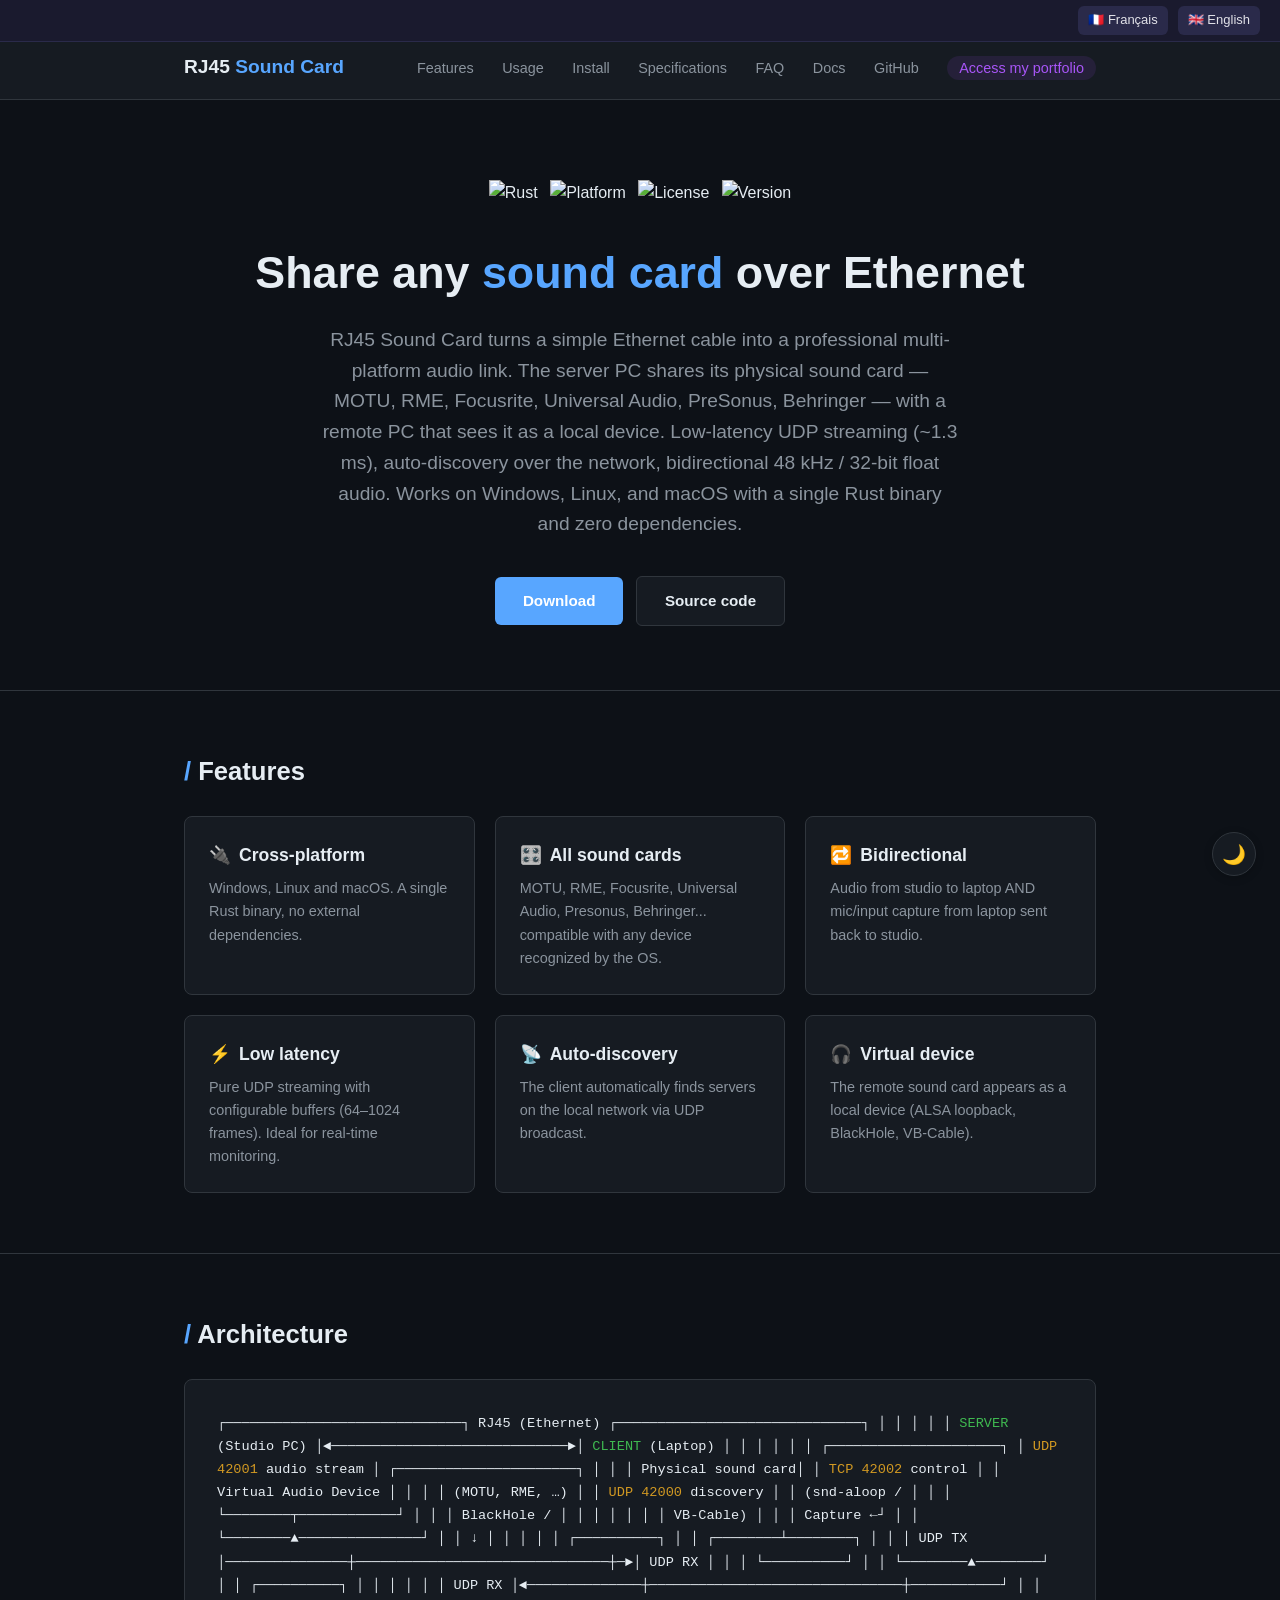
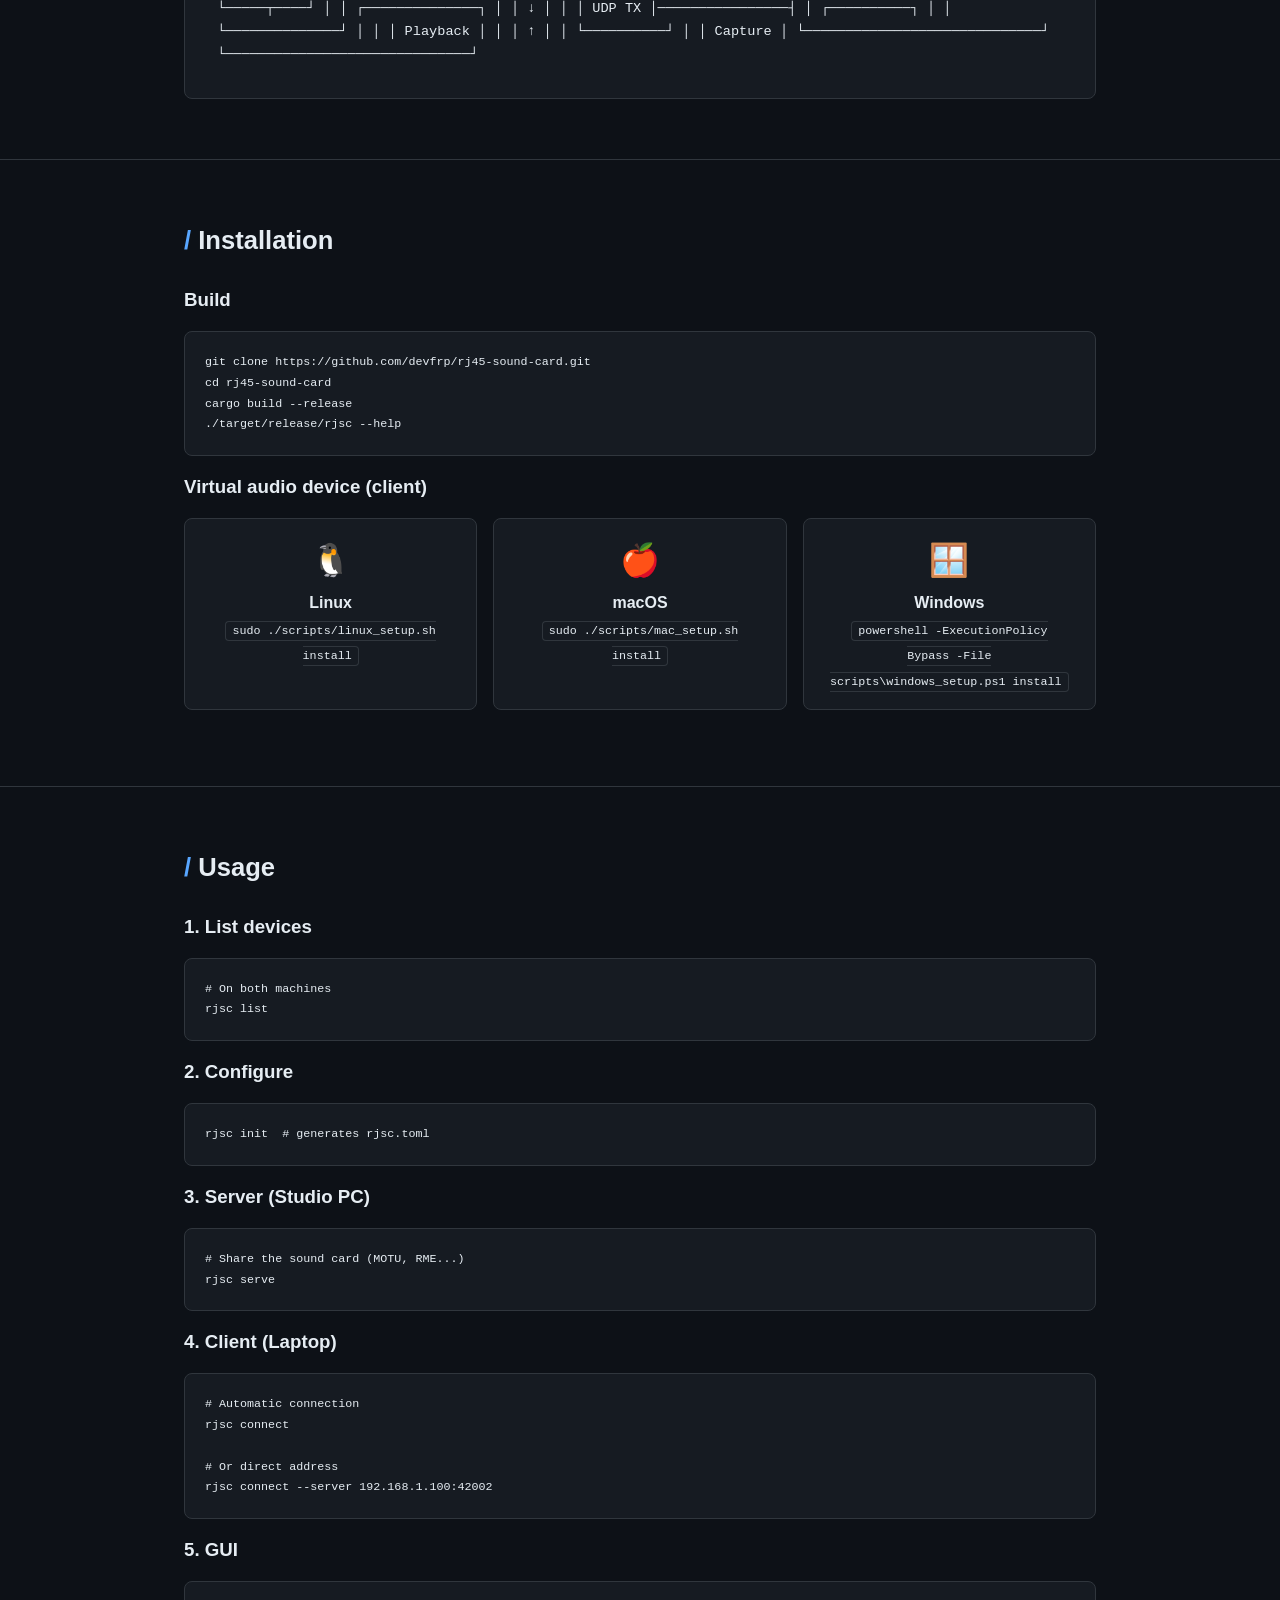
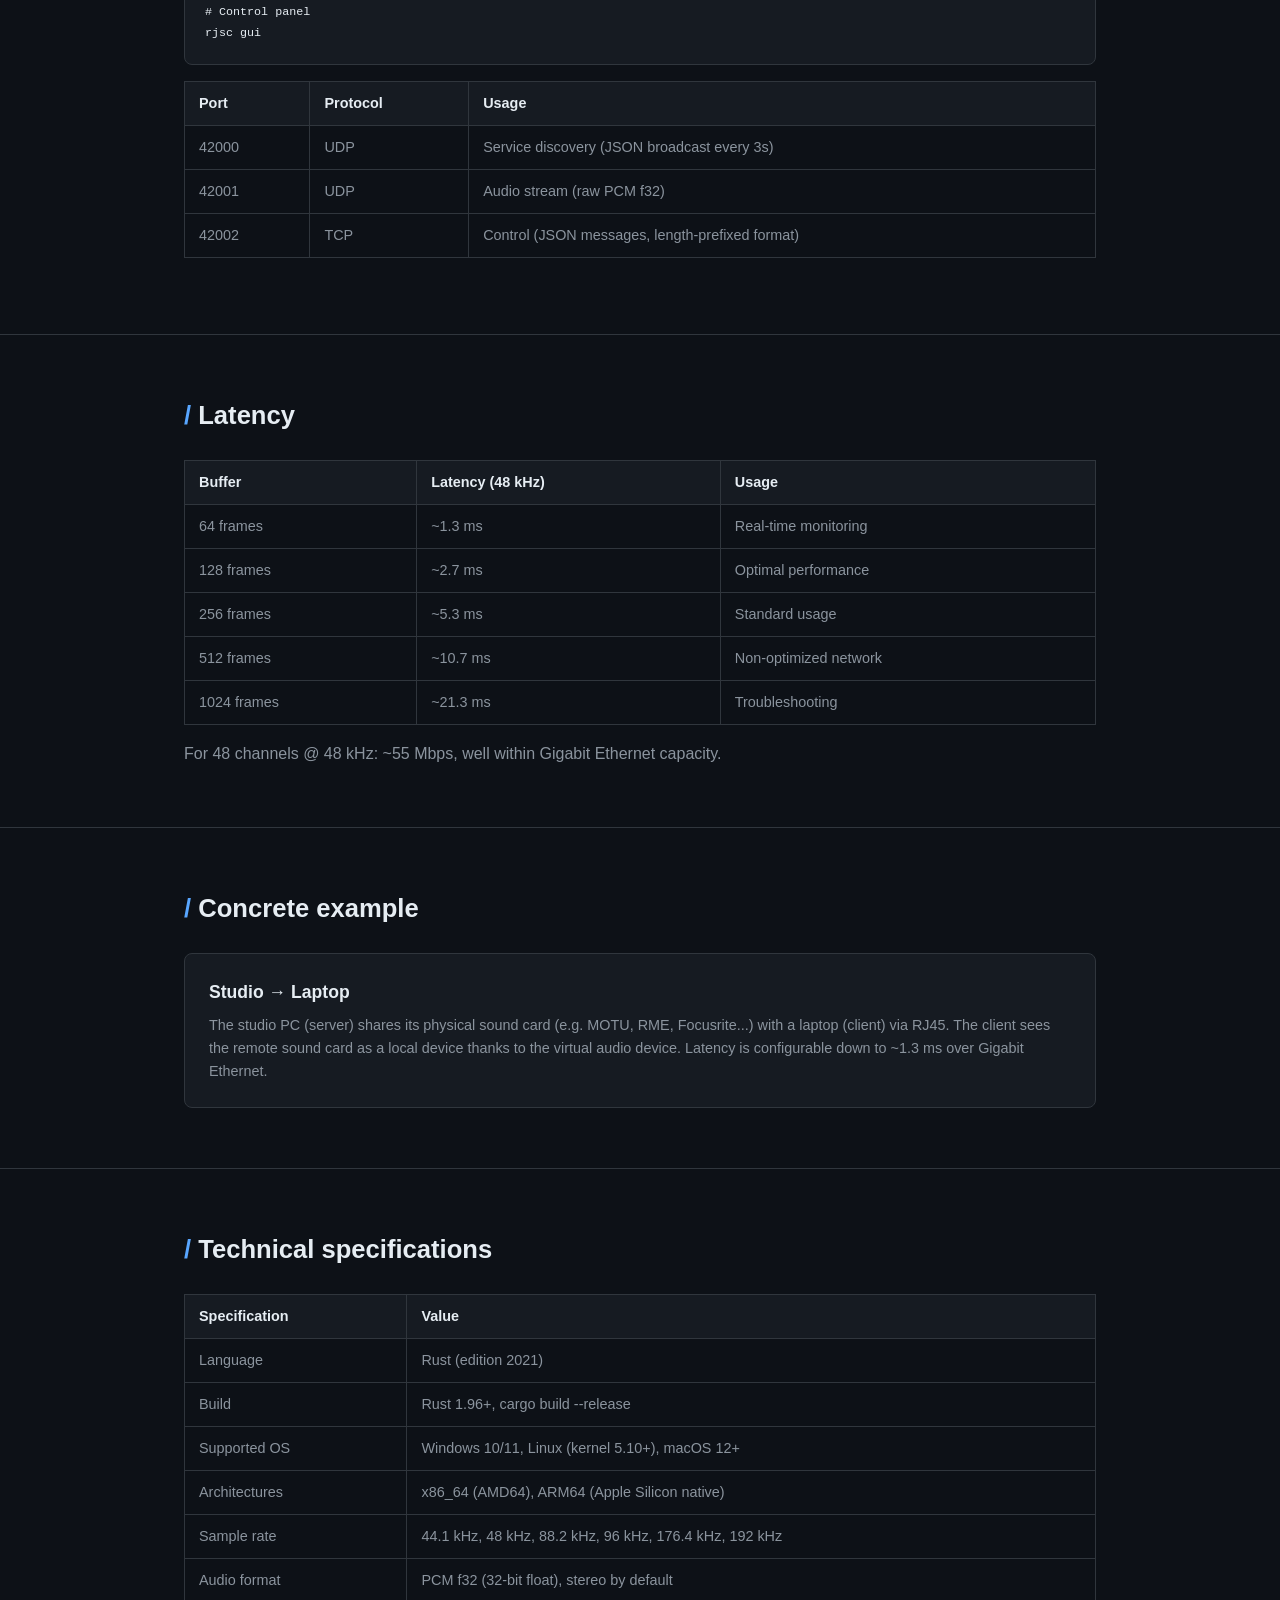
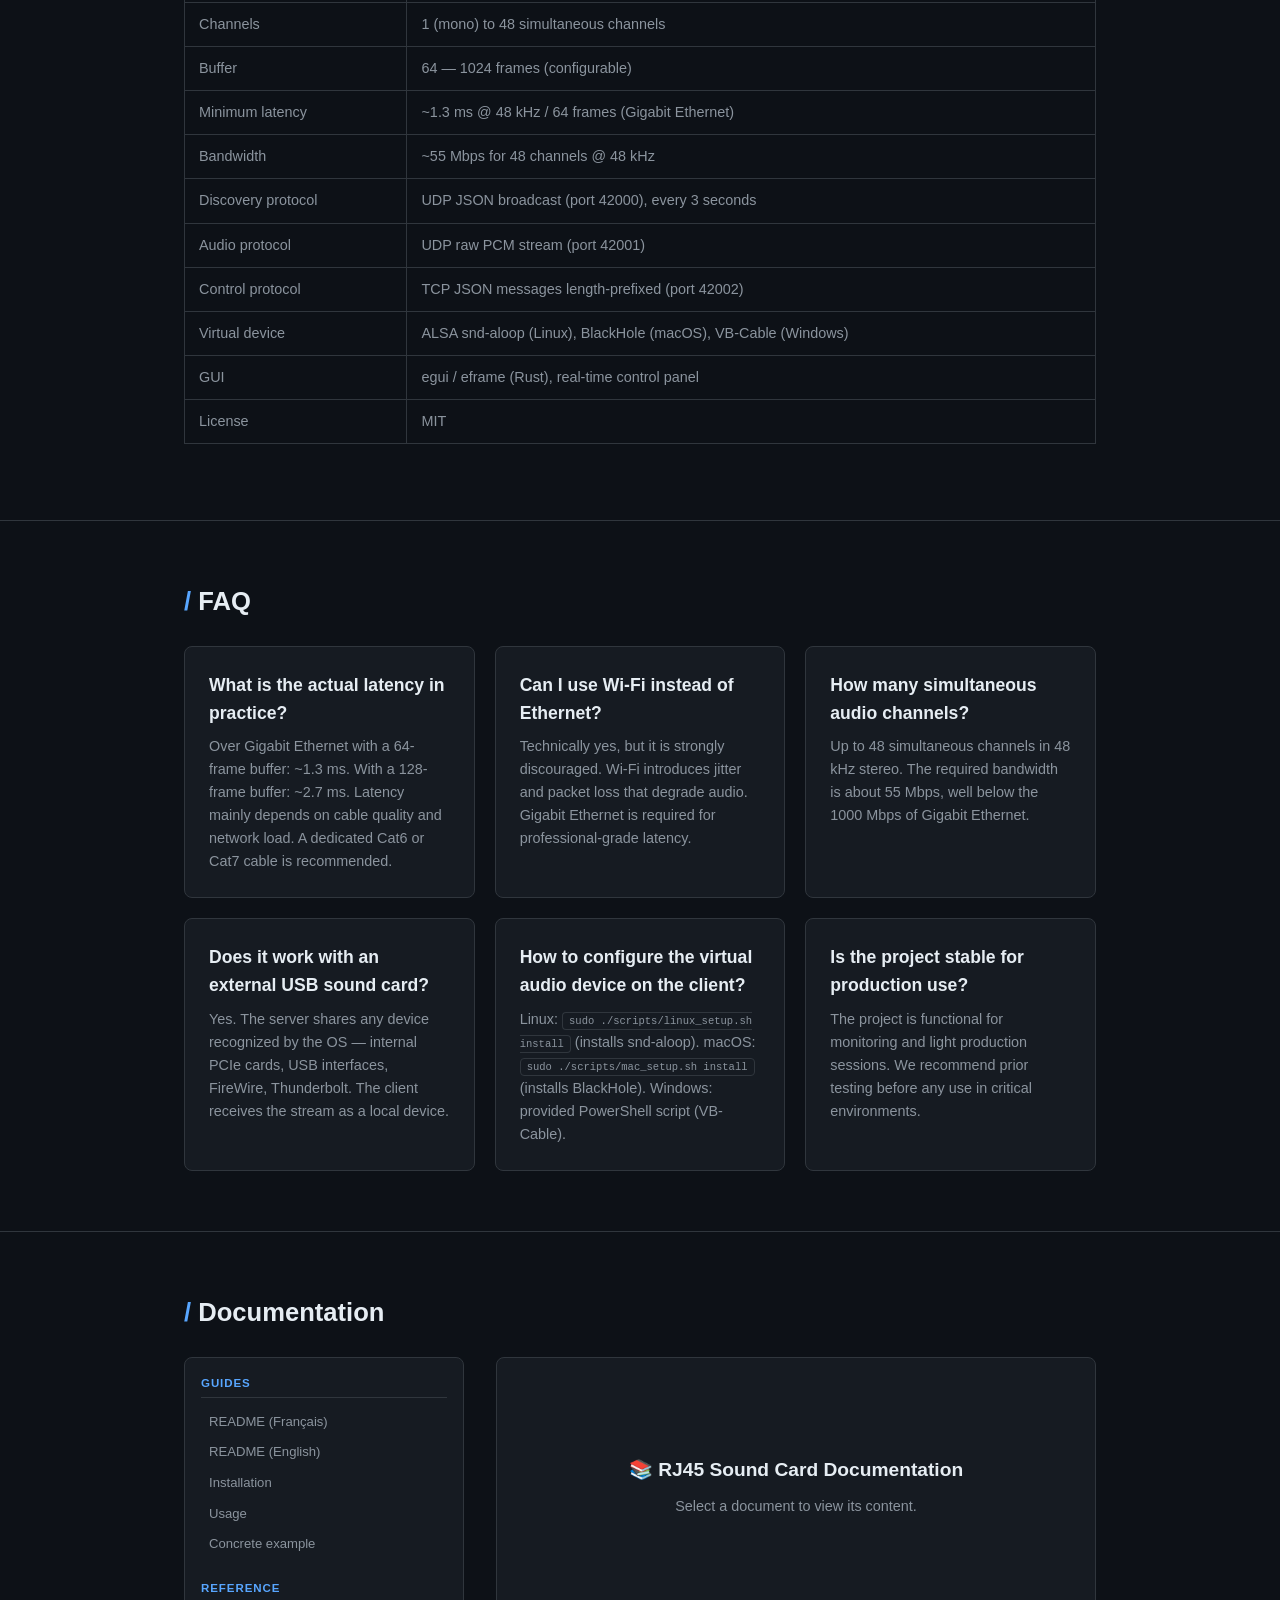
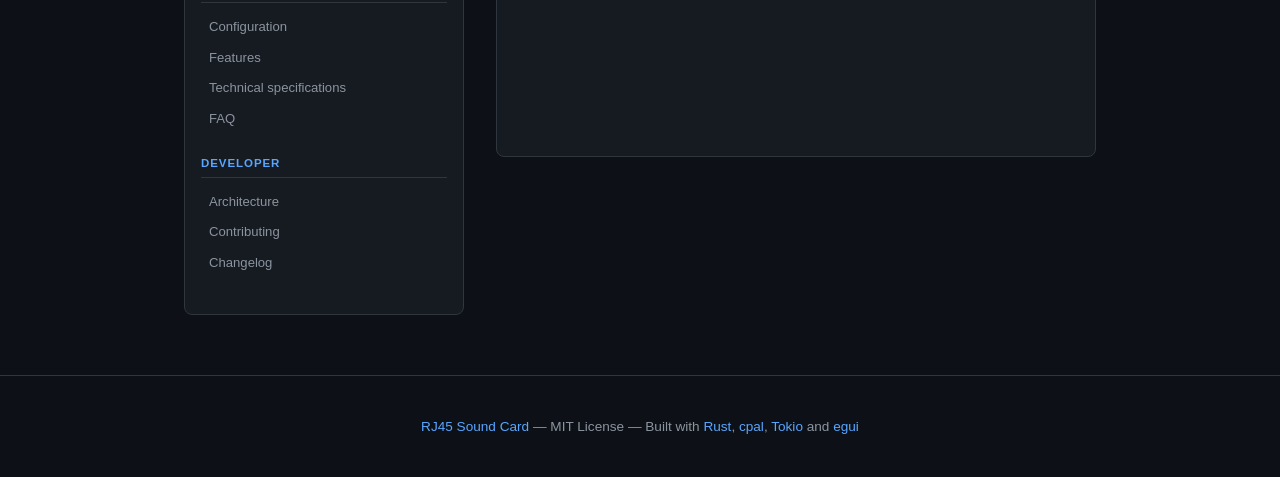
==== docs/index.en.html @ 2b2d202e "RJ45 Sound Card 1.0.1" ====
<!DOCTYPE html>
<html lang="en">
<head>
    <meta charset="UTF-8">
    <meta name="viewport" content="width=device-width, initial-scale=1.0">
    <meta http-equiv="Cache-Control" content="no-cache, no-store, must-revalidate">
    <meta http-equiv="Pragma" content="no-cache">
    <meta http-equiv="Expires" content="0">
    <title>RJ45 Sound Card</title>
    <meta name="description" content="RJ45 Sound Card — Network audio bridge. Share any sound card over Ethernet (RJ45) between Windows, Linux, and macOS. Low-latency UDP streaming.">
    <meta name="keywords" content="audio, ethernet, sound card, network, low latency, rust, RJ45, UDP, streaming">
    <meta name="author" content="devfrp">
    <meta property="og:title" content="RJ45 Sound Card — Share your sound card over Ethernet">
    <meta property="og:description" content="Low-latency network audio bridge. Turn an RJ45 cable into a professional multi-platform audio link.">
    <meta property="og:url" content="https://devfrp.github.io/rj45-sound-card/">
    <meta property="og:type" content="website">
    <meta name="twitter:card" content="summary">
    <link rel="canonical" href="https://devfrp.github.io/rj45-sound-card/">
    <style>
        :root {
            --bg: #0d1117;
            --surface: #161b22;
            --border: #30363d;
            --text: #e6edf3;
            --text-secondary: #8b949e;
            --accent: #58a6ff;
            --accent-green: #3fb950;
            --accent-orange: #d29922;
            --toggle-bg: #161b22;
        }
        body.light {
            --bg: #f6f8fa;
            --surface: #ffffff;
            --border: #d0d7de;
            --text: #1a1a2e;
            --text-secondary: #57606a;
            --accent: #0969da;
            --accent-green: #1a7f37;
            --accent-orange: #9a6700;
            --toggle-bg: #ffffff;
        }

        * { margin: 0; padding: 0; box-sizing: border-box; }

        body {
            font-family: -apple-system, BlinkMacSystemFont, 'Segoe UI', Noto Sans, Helvetica, Arial, sans-serif;
            background: var(--bg);
            color: var(--text);
            line-height: 1.6;
        }

        .container { max-width: 960px; margin: 0 auto; padding: 0 24px; }

        nav {
            border-bottom: 1px solid var(--border);
            padding: 16px 0;
            background: var(--surface);
        }
        nav .container {
            display: flex; align-items: center; justify-content: space-between; flex-wrap: wrap; gap: 4px;
        }
        nav .logo {
            font-weight: 700; font-size: 1.2em; color: var(--text);
            text-decoration: none;
        }
        nav .logo span { color: var(--accent); }
        nav a:not(.logo) {
            color: var(--text-secondary); text-decoration: none;
            margin-left: 24px; font-size: 0.9em;
        }
        nav a:hover { color: var(--accent); }
        nav a.portfolio-btn {
            color: #a855f7;
            background: rgba(168,85,247,0.1);
            padding: 4px 12px;
            border-radius: 20px;
            font-weight: 500;
            text-decoration: none;
        }
        nav a.portfolio-btn:hover {
            background: rgba(168,85,247,0.2);
            color: #a855f7;
        }

        header {
            padding: 80px 0 60px;
            text-align: center;
            border-bottom: 1px solid var(--border);
        }
        header h1 {
            font-size: 2.8em; font-weight: 700; margin-bottom: 16px;
        }
        header h1 span { color: var(--accent); }
        header p {
            font-size: 1.2em; color: var(--text-secondary);
            max-width: 640px; margin: 0 auto 32px;
        }
        header .badges { margin-bottom: 32px; }
        header .badges img { height: 24px; margin: 0 4px; }

        .btn {
            display: inline-block;
            padding: 12px 28px;
            border-radius: 6px;
            text-decoration: none;
            font-weight: 600;
            font-size: 0.95em;
            margin: 4px;
        }
        .btn-primary {
            background: var(--accent); color: #fff;
        }
        .btn-primary:hover { background: #4c96e8; }
        .btn-secondary {
            background: var(--surface); color: var(--text);
            border: 1px solid var(--border);
        }
        .btn-secondary:hover { border-color: var(--text-secondary); }

        section { padding: 60px 0; border-bottom: 1px solid var(--border); }

        section h2 {
            font-size: 1.6em; margin-bottom: 24px;
        }
        section h2 span { color: var(--accent); }

        .features {
            display: grid;
            grid-template-columns: repeat(auto-fit, minmax(260px, 1fr));
            gap: 20px;
            margin-top: 20px;
        }
        .feature {
            background: var(--surface);
            border: 1px solid var(--border);
            border-radius: 8px;
            padding: 24px;
        }
        .feature h3 {
            font-size: 1.1em; margin-bottom: 8px;
        }
        .feature h3 .icon { margin-right: 8px; }
        .feature p {
            font-size: 0.9em; color: var(--text-secondary);
        }

        .arch {
            background: var(--surface);
            border: 1px solid var(--border);
            border-radius: 8px;
            padding: 32px;
            font-family: 'Courier New', monospace;
            font-size: 0.85em;
            line-height: 1.7;
            overflow-x: auto;
            margin-top: 16px;
        }
        .arch .arrow { color: var(--accent); font-weight: bold; }
        .arch .label { color: var(--accent-green); }
        .arch .port { color: var(--accent-orange); }

        code {
            background: var(--surface);
            border: 1px solid var(--border);
            border-radius: 4px;
            padding: 2px 6px;
            font-size: 0.9em;
        }
        pre {
            background: var(--surface);
            border: 1px solid var(--border);
            border-radius: 8px;
            padding: 20px;
            overflow-x: auto;
            margin: 16px 0;
        }
        pre code {
            background: none;
            border: none;
            padding: 0;
        }

        table {
            width: 100%;
            border-collapse: collapse;
            margin: 16px 0;
        }
        th, td {
            border: 1px solid var(--border);
            padding: 10px 14px;
            text-align: left;
            font-size: 0.9em;
        }
        th { background: var(--surface); font-weight: 600; }
        td { color: var(--text-secondary); }

        .platforms {
            display: flex; gap: 16px; flex-wrap: wrap; margin: 16px 0;
        }
        .platform {
            background: var(--surface);
            border: 1px solid var(--border);
            border-radius: 8px;
            padding: 16px 24px;
            flex: 1;
            min-width: 140px;
            text-align: center;
        }
        .platform .os { font-size: 2em; margin-bottom: 4px; }
        .platform .name { font-weight: 600; }

        footer {
            padding: 40px 0;
            text-align: center;
            color: var(--text-secondary);
            font-size: 0.85em;
        }
        footer a { color: var(--accent); text-decoration: none; }


        /* Documentation browser */
        .docs-layout {
            display: grid;
            grid-template-columns: 280px 1fr;
            gap: 2rem;
            align-items: start;
        }
        .docs-sidebar {
            background: var(--surface);
            border: 1px solid var(--border);
            border-radius: 8px;
            padding: 1rem;
            position: sticky;
            top: 60px;
            max-height: calc(100vh - 100px);
            overflow-y: auto;
        }
        .docs-cat {
            margin-bottom: 1.25rem;
        }
        .docs-cat-title {
            font-size: 0.72rem;
            font-weight: 700;
            text-transform: uppercase;
            letter-spacing: 0.08em;
            color: var(--accent);
            margin-bottom: 0.5rem;
            padding-bottom: 0.3rem;
            border-bottom: 1px solid var(--border);
        }
        .docs-cat a {
            display: block;
            font-size: 0.82rem;
            color: var(--text-secondary);
            padding: 0.3rem 0.5rem;
            border-radius: 4px;
            text-decoration: none;
            transition: all .15s;
            cursor: pointer;
        }
        .docs-cat a:hover, .docs-cat a.active {
            color: var(--text);
            background: rgba(88,166,255,0.1);
            text-decoration: none;
        }
        .docs-content {
            background: var(--surface);
            border: 1px solid var(--border);
            border-radius: 8px;
            padding: 2rem;
            min-height: 400px;
            font-size: 0.9rem;
            line-height: 1.7;
            overflow-x: auto;
        }
        .docs-content h1 { font-size: 1.4rem; margin: 1.5rem 0 0.8rem; color: var(--text); }
        .docs-content h1:first-child { margin-top: 0; }
        .docs-content h2 { font-size: 1.15rem; margin: 1.3rem 0 0.6rem; color: var(--accent); }
        .docs-content h3 { font-size: 1rem; margin: 1rem 0 0.4rem; }
        .docs-content p { margin-bottom: 0.8rem; color: var(--text-secondary); }
        .docs-content ul, .docs-content ol { margin: 0.5rem 0 0.8rem 1.5rem; color: var(--text-secondary); }
        .docs-content li { margin-bottom: 0.3rem; }
        .docs-content code {
            background: #21262d;
            border: 1px solid var(--border);
            border-radius: 4px;
            padding: 0.15rem 0.4rem;
            font-family: monospace;
            font-size: 0.85rem;
        }
        .docs-content pre {
            background: #0d1117;
            border: 1px solid var(--border);
            border-radius: 8px;
            padding: 1rem;
            overflow-x: auto;
            margin: 0.8rem 0;
        }
        .docs-content pre code {
            background: none;
            border: none;
            padding: 0;
            font-size: 0.82rem;
        }
        .docs-content table {
            width: 100%;
            border-collapse: collapse;
            margin: 0.8rem 0;
            font-size: 0.85rem;
        }
        .docs-content th, .docs-content td {
            border: 1px solid var(--border);
            padding: 0.5rem 0.8rem;
            text-align: left;
        }
        .docs-content th {
            background: var(--surface);
            color: var(--text);
            font-weight: 600;
        }
        .docs-content td { color: var(--text-secondary); }
        .docs-content a { color: var(--accent); }
        .docs-content blockquote {
            border-left: 3px solid var(--accent);
            padding: 0.3rem 1rem;
            margin: 0.8rem 0;
            color: var(--text-secondary);
            background: rgba(88,166,255,0.05);
            border-radius: 0 4px 4px 0;
        }
        .docs-welcome {
            text-align: center;
            padding: 3rem 1rem;
            color: var(--text-secondary);
        }
        .docs-welcome h3 { font-size: 1.2rem; color: var(--text); margin-bottom: 0.5rem; }
        .docs-loading {
            text-align: center;
            padding: 3rem;
            color: var(--text-secondary);
        }

        @media (max-width: 768px) {
            .docs-layout { grid-template-columns: 1fr; }
            .docs-sidebar { position: static; max-height: none; }
        }

        .theme-toggle {
            position: fixed;
            bottom: 24px;
            right: 24px;
            width: 44px;
            height: 44px;
            border-radius: 50%;
            background: var(--toggle-bg);
            border: 1px solid var(--border);
            color: var(--text);
            font-size: 1.2rem;
            cursor: pointer;
            z-index: 200;
            display: flex;
            align-items: center;
            justify-content: center;
            transition: all 0.2s;
            box-shadow: 0 2px 8px rgba(0,0,0,0.2);
        }
        .theme-toggle:hover {
            transform: scale(1.1);
            border-color: var(--accent);
        }

        @media (max-width: 640px) {
            header h1 { font-size: 2em; }
            nav a:not(.logo) { margin-left: 12px; font-size: 0.8em; }
        }
    </style>
</head>
<body style="padding-top:36px">

<div style="position:fixed;top:0;left:0;right:0;z-index:9999;background:#1a1a2e;padding:6px 20px;display:flex;justify-content:flex-end;gap:10px;font-family:Inter,sans-serif;font-size:13px;border-bottom:1px solid #2a2a4a;">
  <a href="index.html" style="color:#e1e1e8;text-decoration:none;padding:4px 10px;border-radius:6px;background:#2a2a4a;">🇫🇷 Français</a>
  <a href="index.en.html" style="color:#e1e1e8;text-decoration:none;padding:4px 10px;border-radius:6px;background:#2a2a4a;">🇬🇧 English</a>
</div>

<nav>
    <div class="container">
        <a href="#" class="logo">RJ45 <span>Sound Card</span></a>
        <div>
            <a href="#features">Features</a>
            <a href="#usage">Usage</a>
            <a href="#install">Install</a>
            <a href="#specs">Specifications</a>
            <a href="#faq">FAQ</a>
            <a href="#docs">Docs</a>
            <a href="https://github.com/devfrp/rj45-sound-card">GitHub</a>
            <a class="portfolio-btn" href="https://devfrp.github.io" target="_blank">Access my portfolio</a>
        </div>
    </div>
</nav>

<header>
    <div class="container">
        <div class="badges">
            <img src="https://img.shields.io/badge/rust-1.96+-orange?logo=rust" alt="Rust">
            <img src="https://img.shields.io/badge/platform-windows%20%7C%20linux%20%7C%20macos-blue" alt="Platform">
            <img src="https://img.shields.io/github/license/devfrp/rj45-sound-card" alt="License">
            <img src="https://img.shields.io/badge/version-1.0.0-blue" alt="Version">
        </div>
        <h1>Share any <span>sound card</span> over Ethernet</h1>
        <p>
            RJ45 Sound Card turns a simple Ethernet cable into a professional multi-platform audio link.
            The server PC shares its physical sound card — MOTU, RME, Focusrite, Universal Audio, PreSonus, Behringer —
            with a remote PC that sees it as a local device. Low-latency UDP streaming (~1.3 ms), auto-discovery over the network,
            bidirectional 48 kHz / 32-bit float audio. Works on Windows, Linux, and macOS with a single Rust binary and zero dependencies.
        </p>
        <a href="https://github.com/devfrp/rj45-sound-card/releases/latest" class="btn btn-primary">Download</a>
        <a href="https://github.com/devfrp/rj45-sound-card" class="btn btn-secondary">Source code</a>
    </div>
</header>

<section id="features">
    <div class="container">
        <h2><span>/</span> Features</h2>
        <div class="features">
            <div class="feature">
                <h3><span class="icon">🔌</span>Cross-platform</h3>
                <p>Windows, Linux and macOS. A single Rust binary, no external dependencies.</p>
            </div>
            <div class="feature">
                <h3><span class="icon">🎛️</span>All sound cards</h3>
                <p>MOTU, RME, Focusrite, Universal Audio, Presonus, Behringer... compatible with any device recognized by the OS.</p>
            </div>
            <div class="feature">
                <h3><span class="icon">🔁</span>Bidirectional</h3>
                <p>Audio from studio to laptop AND mic/input capture from laptop sent back to studio.</p>
            </div>
            <div class="feature">
                <h3><span class="icon">⚡</span>Low latency</h3>
                <p>Pure UDP streaming with configurable buffers (64–1024 frames). Ideal for real-time monitoring.</p>
            </div>
            <div class="feature">
                <h3><span class="icon">📡</span>Auto-discovery</h3>
                <p>The client automatically finds servers on the local network via UDP broadcast.</p>
            </div>
            <div class="feature">
                <h3><span class="icon">🎧</span>Virtual device</h3>
                <p>The remote sound card appears as a local device (ALSA loopback, BlackHole, VB-Cable).</p>
            </div>
        </div>
    </div>
</section>

<section>
    <div class="container">
        <h2><span>/</span> Architecture</h2>
        <div class="arch">
┌─────────────────────────────┐       RJ45 (Ethernet)        ┌──────────────────────────────┐
│                             │                               │                              │
│  <span class="label">SERVER</span>  (Studio PC)          │◄─────────────────────────────►│  <span class="label">CLIENT</span>  (Laptop)          │
│                             │                               │                              │
│  ┌─────────────────────┐    │  <span class="port">UDP 42001</span>  audio stream    │  ┌──────────────────────┐      │
│  │  Physical sound card│    │  <span class="port">TCP 42002</span>  control        │  │  Virtual Audio Device │      │
│  │  (MOTU, RME, …)     │    │  <span class="port">UDP 42000</span>  discovery      │  │  (snd-aloop /         │      │
│  └────────┬────────────┘    │                               │  │   BlackHole /          │      │
│           │                 │                               │  │   VB-Cable)            │      │
│  Capture ←┘                 │                               │  └────────▲───────────────┘      │
│       ↓                     │                               │           │                      │
│  ┌──────────┐               │                               │  ┌────────┴────────┐             │
│  │  UDP TX  │───────────────┼───────────────────────────────┼─►│  UDP RX         │             │
│  └──────────┘               │                               │  └────────▲────────┘             │
│  ┌──────────┐               │                               │           │                      │
│  │  UDP RX  │◄──────────────┼───────────────────────────────┼───────────┘                      │
│  └─────┬────┘               │                               │  ┌──────────────┐                │
│        ↓                    │                               │  │  UDP TX      │────────────────┤
│  ┌──────────┐               │                               │  └──────────────┘                │
│  │ Playback │               │                               │       ↑                         │
│  └──────────┘               │                               │  Capture                         │
└─────────────────────────────┘                               └──────────────────────────────┘
        </div>
    </div>
</section>

<section id="install">
    <div class="container">
        <h2><span>/</span> Installation</h2>

        <h3>Build</h3>
        <pre><code>git clone https://github.com/devfrp/rj45-sound-card.git
cd rj45-sound-card
cargo build --release
./target/release/rjsc --help</code></pre>

        <h3>Virtual audio device (client)</h3>
        <div class="platforms">
            <div class="platform">
                <div class="os">🐧</div>
                <div class="name">Linux</div>
                <code>sudo ./scripts/linux_setup.sh install</code>
            </div>
            <div class="platform">
                <div class="os">🍎</div>
                <div class="name">macOS</div>
                <code>sudo ./scripts/mac_setup.sh install</code>
            </div>
            <div class="platform">
                <div class="os">🪟</div>
                <div class="name">Windows</div>
                <code>powershell -ExecutionPolicy Bypass -File scripts\windows_setup.ps1 install</code>
            </div>
        </div>
    </div>
</section>

<section id="usage">
    <div class="container">
        <h2><span>/</span> Usage</h2>

        <h3>1. List devices</h3>
        <pre><code># On both machines
rjsc list</code></pre>

        <h3>2. Configure</h3>
        <pre><code>rjsc init  # generates rjsc.toml</code></pre>

        <h3>3. Server (Studio PC)</h3>
        <pre><code># Share the sound card (MOTU, RME...)
rjsc serve</code></pre>

        <h3>4. Client (Laptop)</h3>
        <pre><code># Automatic connection
rjsc connect

# Or direct address
rjsc connect --server 192.168.1.100:42002</code></pre>

        <h3>5. GUI</h3>
        <pre><code># Control panel
rjsc gui</code></pre>

        <table>
            <tr><th>Port</th><th>Protocol</th><th>Usage</th></tr>
            <tr><td>42000</td><td>UDP</td><td>Service discovery (JSON broadcast every 3s)</td></tr>
            <tr><td>42001</td><td>UDP</td><td>Audio stream (raw PCM f32)</td></tr>
            <tr><td>42002</td><td>TCP</td><td>Control (JSON messages, length-prefixed format)</td></tr>
        </table>
    </div>
</section>

<section>
    <div class="container">
        <h2><span>/</span> Latency</h2>
        <table>
            <tr><th>Buffer</th><th>Latency (48 kHz)</th><th>Usage</th></tr>
            <tr><td>64 frames</td><td>~1.3 ms</td><td>Real-time monitoring</td></tr>
            <tr><td>128 frames</td><td>~2.7 ms</td><td>Optimal performance</td></tr>
            <tr><td>256 frames</td><td>~5.3 ms</td><td>Standard usage</td></tr>
            <tr><td>512 frames</td><td>~10.7 ms</td><td>Non-optimized network</td></tr>
            <tr><td>1024 frames</td><td>~21.3 ms</td><td>Troubleshooting</td></tr>
        </table>
        <p style="margin-top:12px; color:var(--text-secondary);">
            For 48 channels @ 48 kHz: ~55 Mbps, well within Gigabit Ethernet capacity.
        </p>
    </div>
</section>

<section id="example">
    <div class="container">
        <h2><span>/</span> Concrete example</h2>
        <div class="feature" style="background:var(--surface);border:1px solid var(--border);border-radius:8px;padding:24px;">
            <h3>Studio → Laptop</h3>
            <p>
                The studio PC (server) shares its physical sound card (e.g. MOTU, RME, Focusrite...)
                with a laptop (client) via RJ45. The client sees the remote sound card
                as a local device thanks to the virtual audio device.
                Latency is configurable down to ~1.3 ms over Gigabit Ethernet.
            </p>
        </div>
    </div>
</section>

<section id="specs">
    <div class="container">
        <h2><span>/</span> Technical specifications</h2>
        <table>
            <tr><th>Specification</th><th>Value</th></tr>
            <tr><td>Language</td><td>Rust (edition 2021)</td></tr>
            <tr><td>Build</td><td>Rust 1.96+, cargo build --release</td></tr>
            <tr><td>Supported OS</td><td>Windows 10/11, Linux (kernel 5.10+), macOS 12+</td></tr>
            <tr><td>Architectures</td><td>x86_64 (AMD64), ARM64 (Apple Silicon native)</td></tr>
            <tr><td>Sample rate</td><td>44.1 kHz, 48 kHz, 88.2 kHz, 96 kHz, 176.4 kHz, 192 kHz</td></tr>
            <tr><td>Audio format</td><td>PCM f32 (32-bit float), stereo by default</td></tr>
            <tr><td>Channels</td><td>1 (mono) to 48 simultaneous channels</td></tr>
            <tr><td>Buffer</td><td>64 — 1024 frames (configurable)</td></tr>
            <tr><td>Minimum latency</td><td>~1.3 ms @ 48 kHz / 64 frames (Gigabit Ethernet)</td></tr>
            <tr><td>Bandwidth</td><td>~55 Mbps for 48 channels @ 48 kHz</td></tr>
            <tr><td>Discovery protocol</td><td>UDP JSON broadcast (port 42000), every 3 seconds</td></tr>
            <tr><td>Audio protocol</td><td>UDP raw PCM stream (port 42001)</td></tr>
            <tr><td>Control protocol</td><td>TCP JSON messages length-prefixed (port 42002)</td></tr>
            <tr><td>Virtual device</td><td>ALSA snd-aloop (Linux), BlackHole (macOS), VB-Cable (Windows)</td></tr>
            <tr><td>GUI</td><td>egui / eframe (Rust), real-time control panel</td></tr>
            <tr><td>License</td><td>MIT</td></tr>
        </table>
    </div>
</section>


<section id="faq">
    <div class="container">
        <h2><span>/</span> FAQ</h2>
        <div class="features">
            <div class="feature">
                <h3>What is the actual latency in practice?</h3>
                <p>Over Gigabit Ethernet with a 64-frame buffer: ~1.3 ms. With a 128-frame buffer: ~2.7 ms. Latency mainly depends on cable quality and network load. A dedicated Cat6 or Cat7 cable is recommended.</p>
            </div>
            <div class="feature">
                <h3>Can I use Wi-Fi instead of Ethernet?</h3>
                <p>Technically yes, but it is strongly discouraged. Wi-Fi introduces jitter and packet loss that degrade audio. Gigabit Ethernet is required for professional-grade latency.</p>
            </div>
            <div class="feature">
                <h3>How many simultaneous audio channels?</h3>
                <p>Up to 48 simultaneous channels in 48 kHz stereo. The required bandwidth is about 55 Mbps, well below the 1000 Mbps of Gigabit Ethernet.</p>
            </div>
            <div class="feature">
                <h3>Does it work with an external USB sound card?</h3>
                <p>Yes. The server shares any device recognized by the OS — internal PCIe cards, USB interfaces, FireWire, Thunderbolt. The client receives the stream as a local device.</p>
            </div>
            <div class="feature">
                <h3>How to configure the virtual audio device on the client?</h3>
                <p>Linux: <code>sudo ./scripts/linux_setup.sh install</code> (installs snd-aloop). macOS: <code>sudo ./scripts/mac_setup.sh install</code> (installs BlackHole). Windows: provided PowerShell script (VB-Cable).</p>
            </div>
            <div class="feature">
                <h3>Is the project stable for production use?</h3>
                <p>The project is functional for monitoring and light production sessions. We recommend prior testing before any use in critical environments.</p>
            </div>
        </div>
    </div>
</section>


<section id="docs">
    <div class="container">
        <h2><span>/</span> Documentation</h2>
        <div class="docs-layout">
            <aside class="docs-sidebar" id="docs-sidebar"></aside>
            <div class="docs-content" id="docs-content">
                <div class="docs-welcome">
                    <h3>📚 RJ45 Sound Card Documentation</h3>
                    <p>Select a document to view its content.</p>
                </div>
            </div>
        </div>
    </div>
</section>

<footer>
    <div class="container">
        <p>
            <a href="https://github.com/devfrp/rj45-sound-card">RJ45 Sound Card</a> —
            MIT License —
            Built with <a href="https://www.rust-lang.org/">Rust</a>,
            <a href="https://github.com/RustAudio/cpal">cpal</a>,
            <a href="https://tokio.rs/">Tokio</a> and
            <a href="https://github.com/emilk/egui">egui</a>
        </p>
    </div>
</footer>


<script>
(function() {
    var toggle = document.getElementById('themeToggle');
    if (toggle) {
        var saved = localStorage.getItem('rjsc-theme');
        if (saved === 'light') {
            document.body.classList.add('light');
            toggle.textContent = '☀️';
        }
        toggle.addEventListener('click', function() {
            document.body.classList.toggle('light');
            var isLight = document.body.classList.contains('light');
            toggle.textContent = isLight ? '☀️' : '🌙';
            localStorage.setItem('rjsc-theme', isLight ? 'light' : 'dark');
        });
    }

var DOCS_BASE = 'https://raw.githubusercontent.com/devfrp/rj45-sound-card/main';
var DOCS_INDEX = [
    { cat: 'Guides', items: [
        { name: 'README (Français)', file: 'README.md' },
        { name: 'README (English)', file: 'README.en.md' },
        { name: 'Installation', section: '#install' },
        { name: 'Usage', section: '#usage' },
        { name: 'Concrete example', section: '#example' },
    ]},
    { cat: 'Reference', items: [
        { name: 'Configuration', file: 'docs/config.md' },
        { name: 'Features', section: '#features' },
        { name: 'Technical specifications', section: '#specs' },
        { name: 'FAQ', section: '#faq' },
    ]},
    { cat: 'Developer', items: [
        { name: 'Architecture', file: 'ARCHITECTURE.md' },
        { name: 'Contributing', file: 'CONTRIBUTING.md' },
        { name: 'Changelog', file: 'CHANGELOG.md' },
    ]},
];

function buildDocSidebar() {
    // Auto-clean old localStorage cache keys
    for (var key in localStorage) {
        if (/^rjsc-doc-(?!v2-)/.test(key)) localStorage.removeItem(key);
    }
    var sidebar = document.getElementById('docs-sidebar');
    if (!sidebar) return;
    var html = '';
    DOCS_INDEX.forEach(function(cat) {
        html += '<div class="docs-cat">';
        html += '<div class="docs-cat-title">' + cat.cat + '</div>';
        cat.items.forEach(function(item) {
            if (item.file) {
                html += '<a data-file="' + item.file + '" data-name="' + item.name + '">' + item.name + '</a>';
            } else {
                html += '<a data-section="' + item.section + '">' + item.name + '</a>';
            }
        });
        html += '</div>';
    });
    sidebar.innerHTML = html;
    sidebar.querySelectorAll('a').forEach(function(a) {
        a.addEventListener('click', function() {
            sidebar.querySelectorAll('a').forEach(function(el) { el.classList.remove('active'); });
            a.classList.add('active');
            if (a.dataset.file) {
                loadDoc(a.dataset.file, a.dataset.name);
            } else if (a.dataset.section) {
                document.querySelector(a.dataset.section).scrollIntoView({ behavior: 'smooth' });
            }
        });
    });
}

function parseMarkdown(md) {
    var h = md;

    // ---- Step 1: protect elements that must not be HTML-escaped ----
    var codeBlocks = [];
    h = h.replace(/```(\w*)\n([\s\S]*?)```/g, function(_, lang, code) {
        var escaped = code.replace(/&/g, '&amp;').replace(/</g, '&lt;').replace(/>/g, '&gt;');
        codeBlocks.push('<pre><code>' + escaped + '</code></pre>');
        return '\x00C' + (codeBlocks.length - 1) + '\x00';
    });

    var inlineCodes = [];
    h = h.replace(/`([^`]+)`/g, function(_, code) {
        var escaped = code.replace(/&/g, '&amp;').replace(/</g, '&lt;').replace(/>/g, '&gt;');
        inlineCodes.push('<code>' + escaped + '</code>');
        return '\x01c' + (inlineCodes.length - 1) + '\x01';
    });

    var bquotes = [];
    h = h.replace(/^> (.*)$/gm, function(_, text) {
        bquotes.push(text.replace(/&/g, '&amp;').replace(/</g, '&lt;').replace(/>/g, '&gt;'));
        return '\x02q' + (bquotes.length - 1) + '\x02';
    });

    // ---- Step 2: HTML-escape everything else ----
    h = h.replace(/&/g, '&amp;').replace(/</g, '&lt;').replace(/>/g, '&gt;');

    // ---- Step 3: restore protected elements ----
    h = h.replace(/\x00C(\d+)\x00/g, function(_, i) { return codeBlocks[parseInt(i)]; });
    h = h.replace(/\x01c(\d+)\x01/g, function(_, i) { return inlineCodes[parseInt(i)]; });
    h = h.replace(/\x02q(\d+)\x02/g, function(_, i) { return '<blockquote>' + bquotes[parseInt(i)] + '</blockquote>'; });

    // ---- Step 4: convert markdown syntax to HTML ----
    h = h.replace(/^### (.+)$/gm, '<h3>$1</h3>');
    h = h.replace(/^## (.+)$/gm, '<h2>$1</h2>');
    h = h.replace(/^# (.+)$/gm, '<h1>$1</h1>');
    h = h.replace(/!\[([^\]]*)\]\(([^)]+)\)/g, '<img src="$2" alt="$1">');
    h = h.replace(/\[([^\]]+)\]\(([^)]+)\)/g, '<a href="$2" target="_blank" rel="noopener">$1</a>');
    h = h.replace(/\*\*(.+?)\*\*/g, '<strong>$1</strong>');
    h = h.replace(/\*(.+?)\*/g, '<em>$1</em>');
    h = h.replace(/^---$/gm, '<hr>');

    // Lists: ordered (1.) and unordered (-, *, +)
    h = h.replace(/^(\d+)\. (.+)$/gm, '\x03OL\x03$2');
    h = h.replace(/^[\-\*\+] (.+)$/gm, '\x03UL\x03$1');
    // Group adjacent list items
    h = h.replace(/(?:\x03OL\x03.*\n?)+/g, function(m) {
        var items = m.split(/\x03OL\x03/).filter(Boolean);
        return '<ol>\n' + items.map(function(it) { return '<li>' + it.trim() + '</li>'; }).join('\n') + '\n</ol>';
    });
    h = h.replace(/(?:\x03UL\x03.*\n?)+/g, function(m) {
        var items = m.split(/\x03UL\x03/).filter(Boolean);
        return '<ul>\n' + items.map(function(it) { return '<li>' + it.trim() + '</li>'; }).join('\n') + '\n</ul>';
    });

    // Tables
    function isSep(line) {
        if (!/^\|.+\|$/.test(line)) return false;
        var cells = line.slice(1, -1).split('|');
        return cells.every(function(c) { return /^[\s\-:]+$/.test(c); });
    }
    h = h.replace(/(?:^\|.+?\|[ \t]*$\n?)+/gm, function(block) {
        var lines = block.trim().split('\n').filter(function(l) { return /^\|.*\|/.test(l.trim()); });
        if (lines.length < 2) return block;
        var rows = [], header = true;
        for (var i = 0; i < lines.length; i++) {
            var line = lines[i].trim();
            if (!/^\|/.test(line) || !/\|$/.test(line)) continue;
            if (isSep(line)) continue;
            var cells = line.slice(1, -1).split('|').map(function(c) { return c.trim(); });
            if (cells.length === 0) continue;
            rows.push({ cells: cells, isHead: header });
            header = false;
        }
        if (rows.length === 0) return '';
        var html = '<table>\n';
        for (var r = 0; r < rows.length; r++) {
            var tag = rows[r].isHead ? 'th' : 'td';
            html += '<tr>';
            for (var c = 0; c < rows[r].cells.length; c++) {
                html += '<' + tag + '>' + rows[r].cells[c] + '</' + tag + '>';
            }
            html += '</tr>\n';
        }
        html += '</table>';
        return html;
    });

    // Wrap remaining lines in <p>
    h = h.replace(/^(?!<[a-z/!])(.+)$/gm, '<p>$1</p>');
    h = h.replace(/<p>\s*<\/p>/g, '');
    return h;
}

async function loadDoc(file, name) {
    var content = document.getElementById('docs-content');
    var cacheKey = 'rjsc-doc-v2-' + file;
    var cached = localStorage.getItem(cacheKey);
    if (cached) {
        try {
            var parsed = JSON.parse(cached);
            if (Date.now() - parsed.t < 86400000) {
                content.innerHTML = parseMarkdown(parsed.d);
                return;
            }
        } catch(e) {}
    }
    content.innerHTML = '<div class="docs-loading">Loading <strong>' + name + '</strong>...</div>';
    try {
        var res = await fetch(DOCS_BASE + '/' + file + '?nocache=' + Date.now());
        if (!res.ok) throw new Error('Not found');
        var md = await res.text();
        localStorage.setItem(cacheKey, JSON.stringify({ t: Date.now(), d: md }));
        content.innerHTML = parseMarkdown(md);
    } catch (e) {
        content.innerHTML = '<div class="docs-welcome"><h3>Error</h3><p>Unable to load <strong>' + name + '</strong>. <a href="' + DOCS_BASE + '/' + file + '" target="_blank">Open on GitHub</a></p></div>';
    }
}

buildDocSidebar();
})();
</script>

<button class="theme-toggle" id="themeToggle" title="Toggle theme" aria-label="Toggle light/dark theme">🌙</button>

</body>
</html>
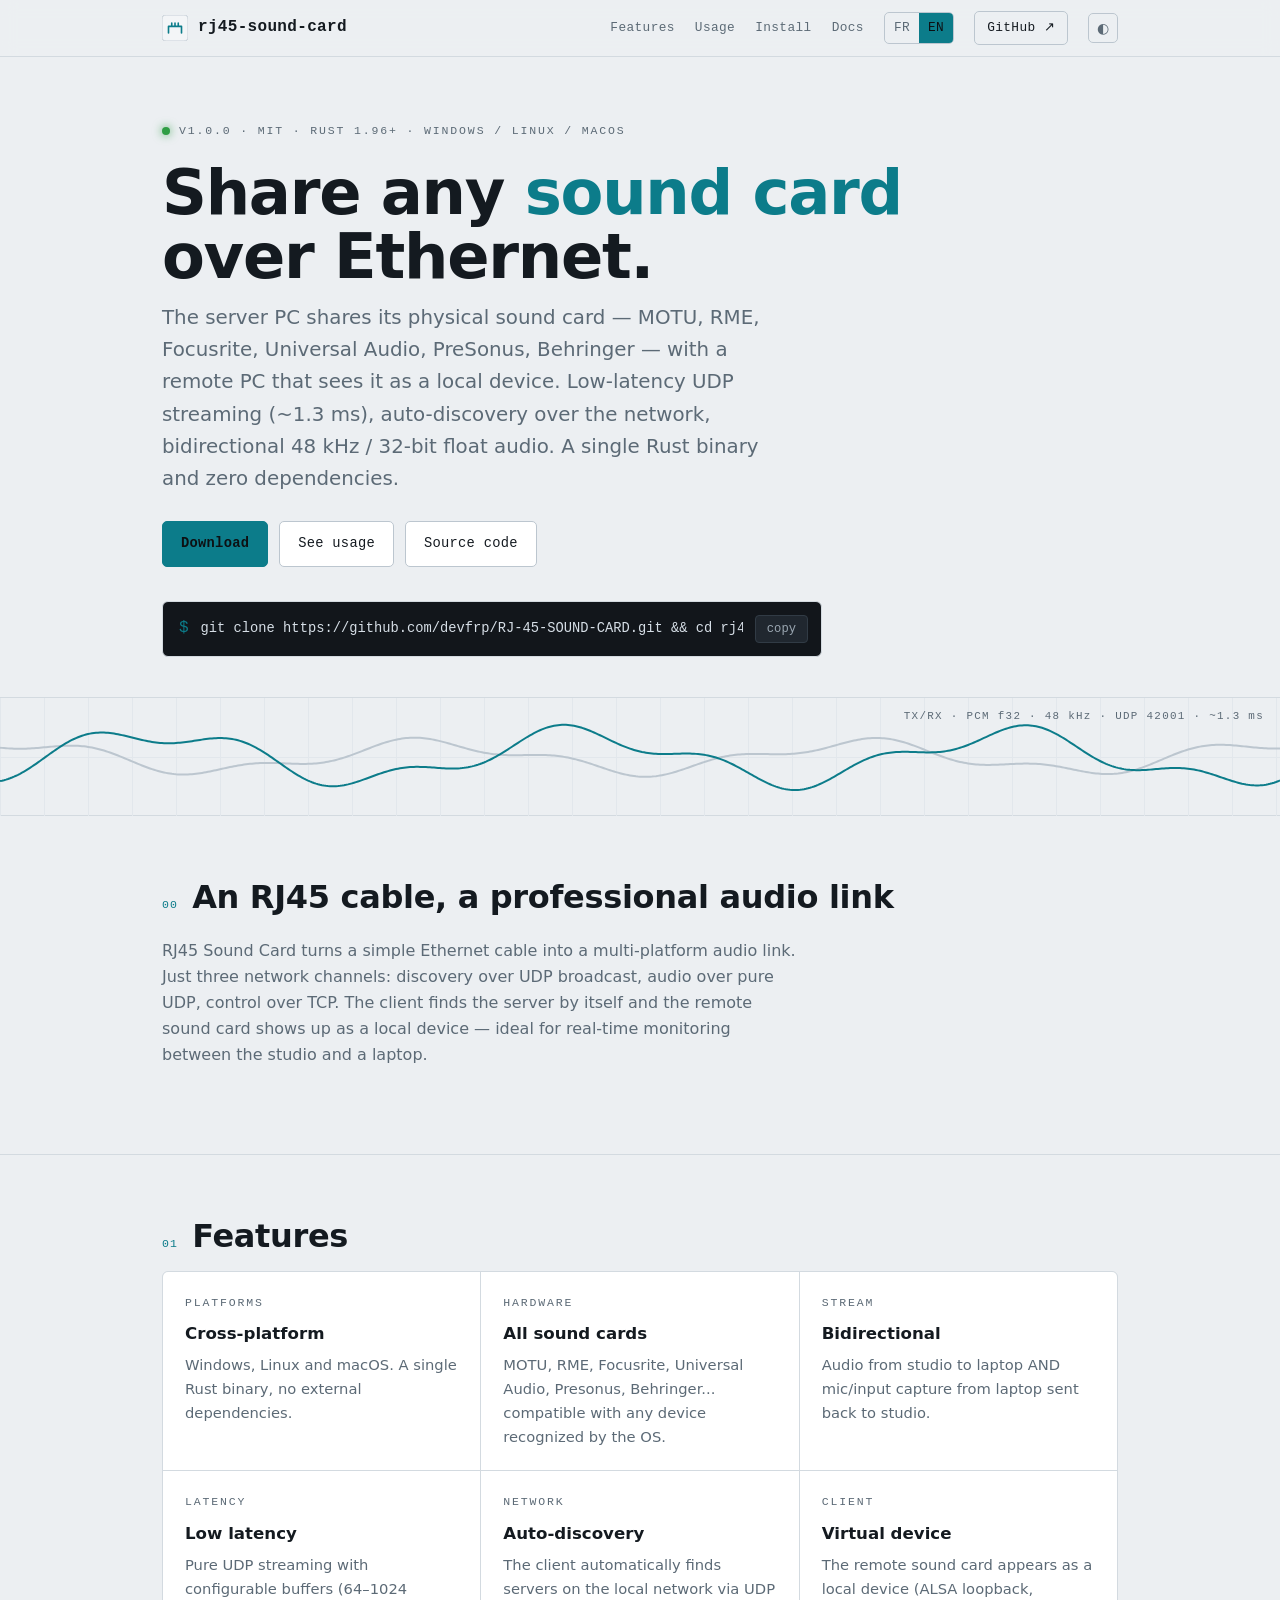
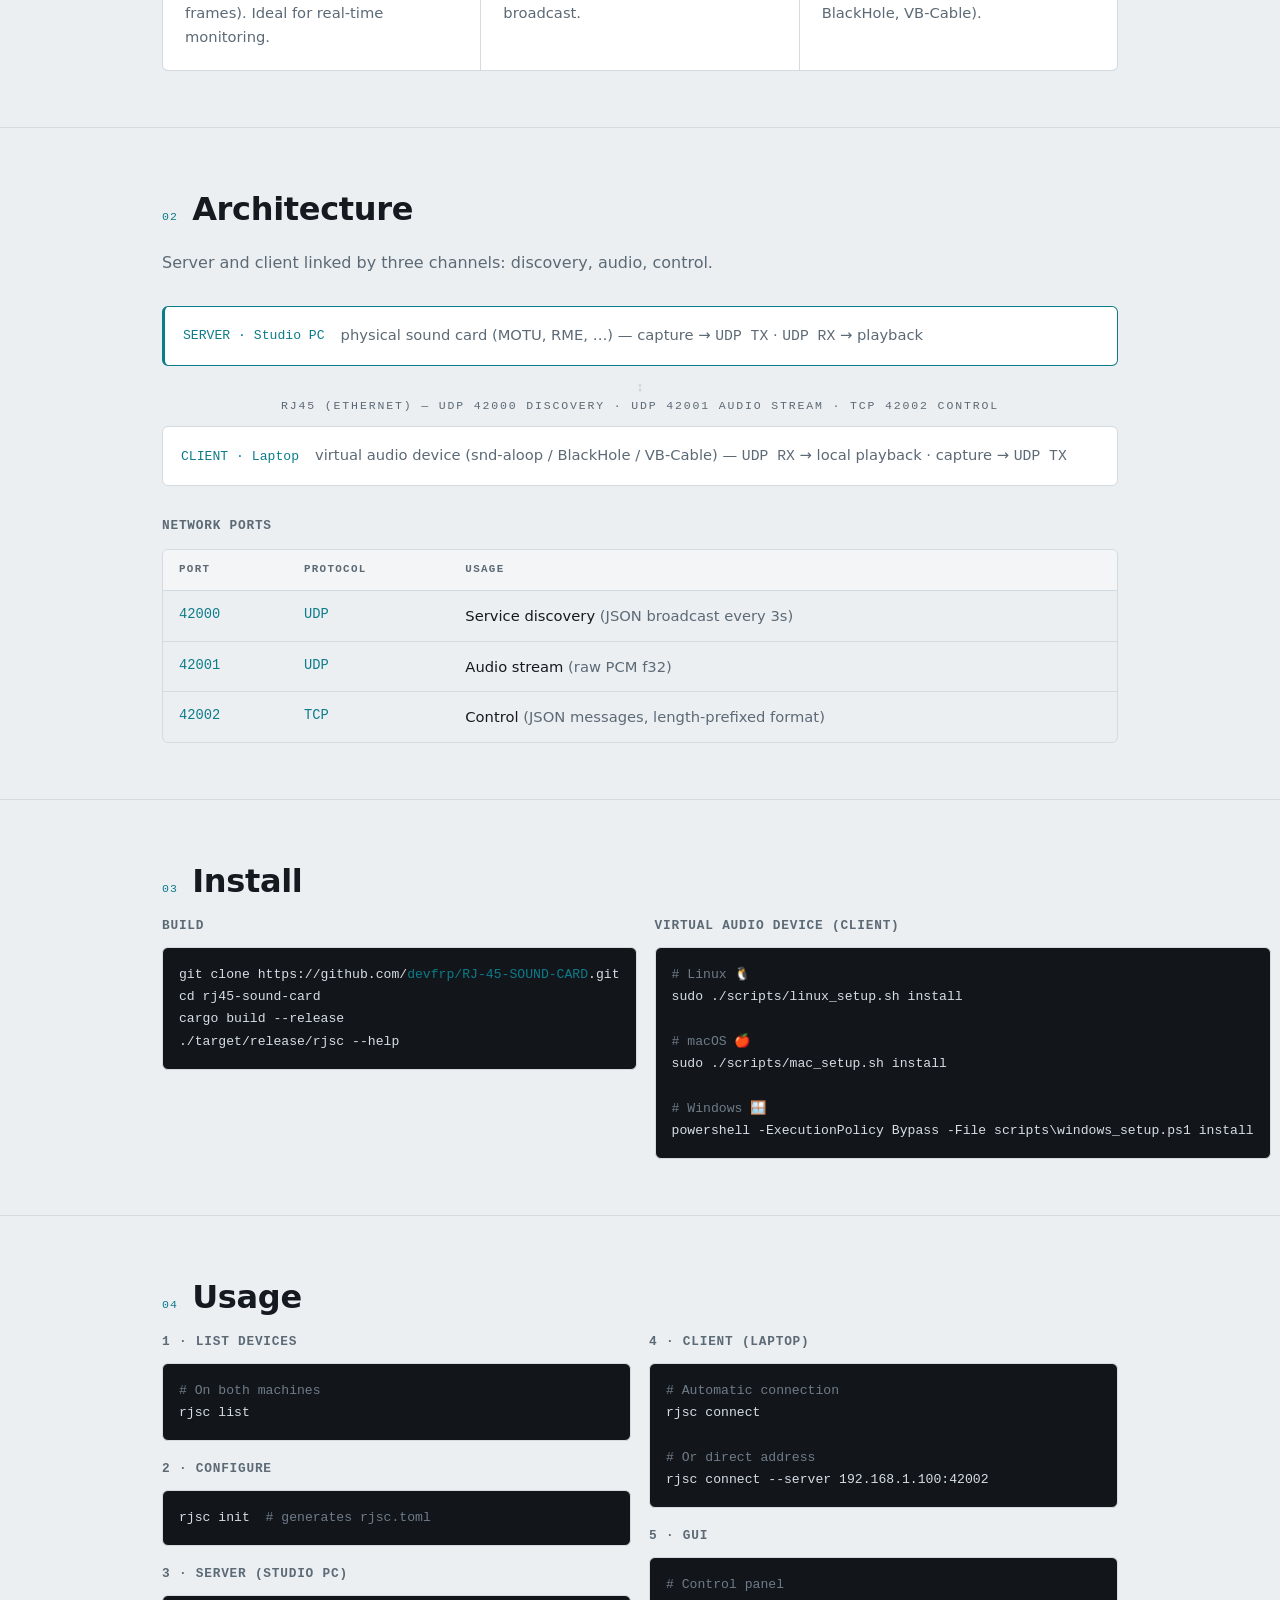
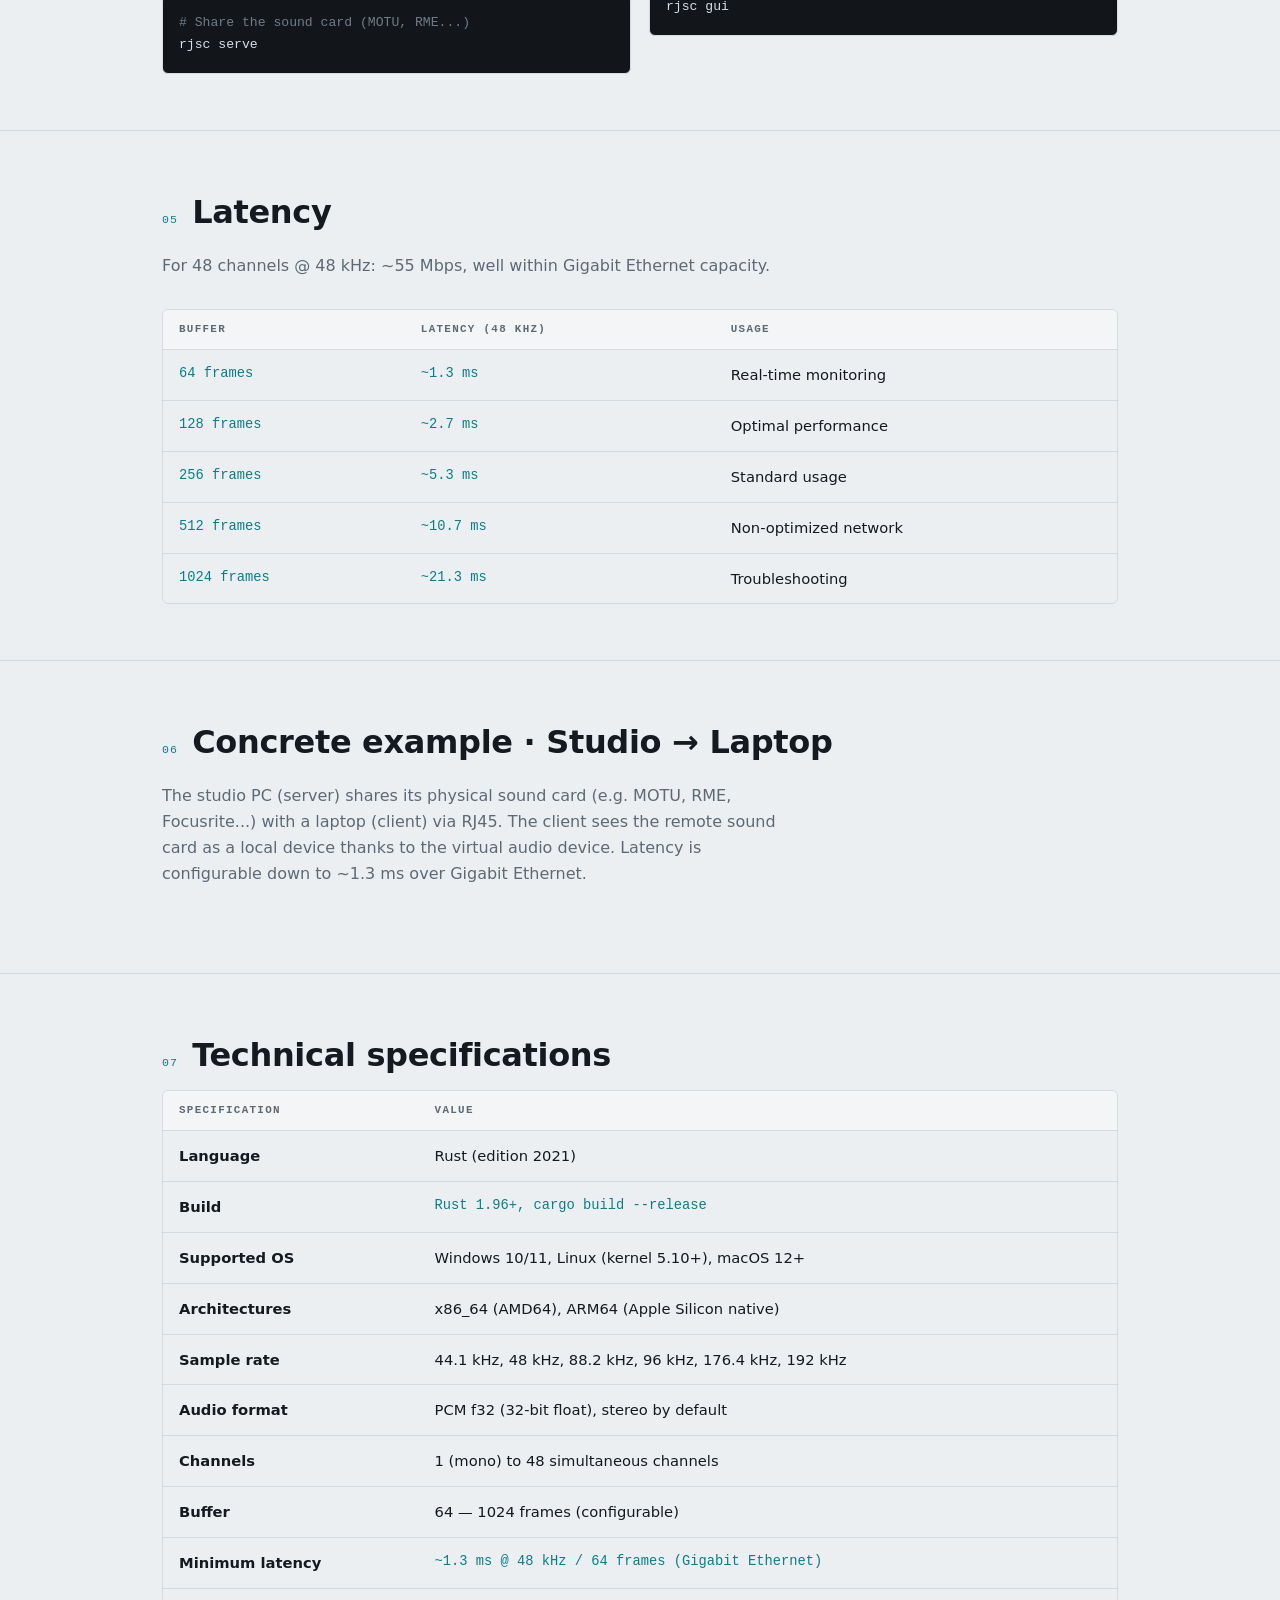
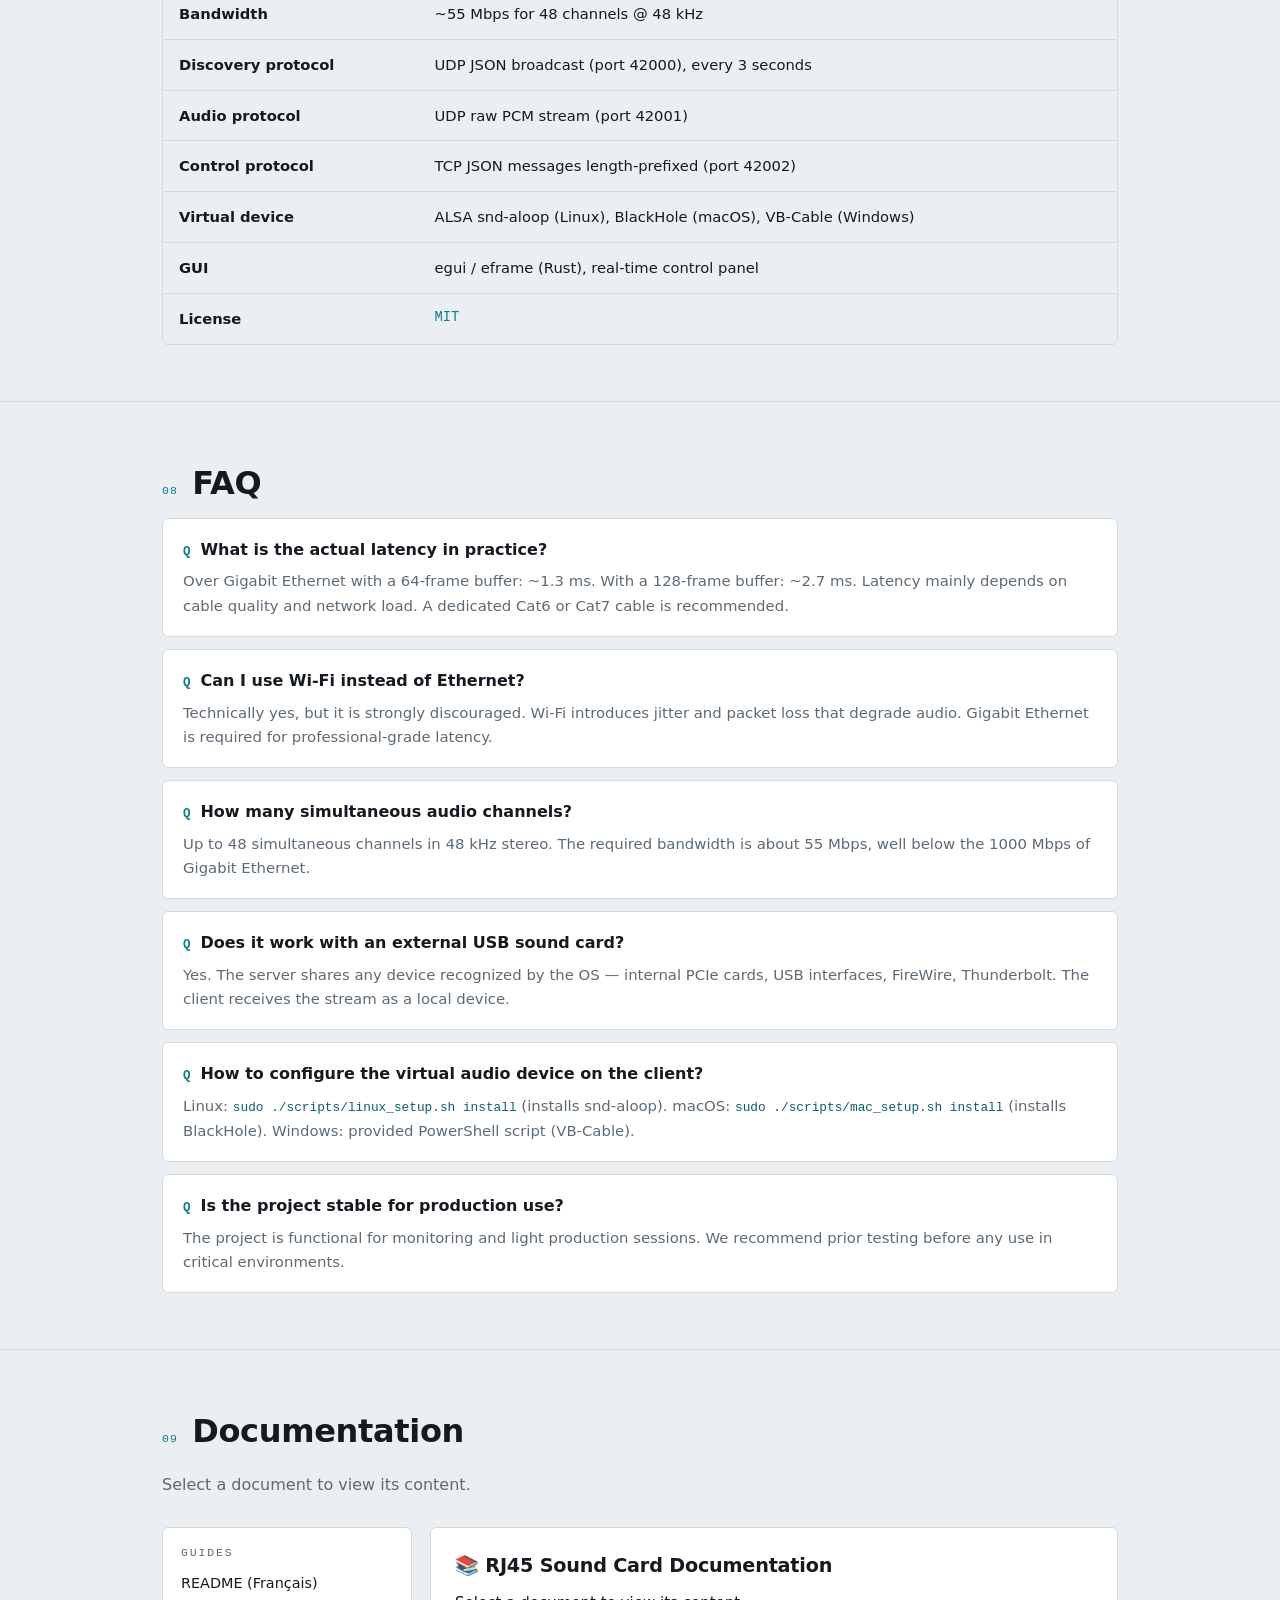
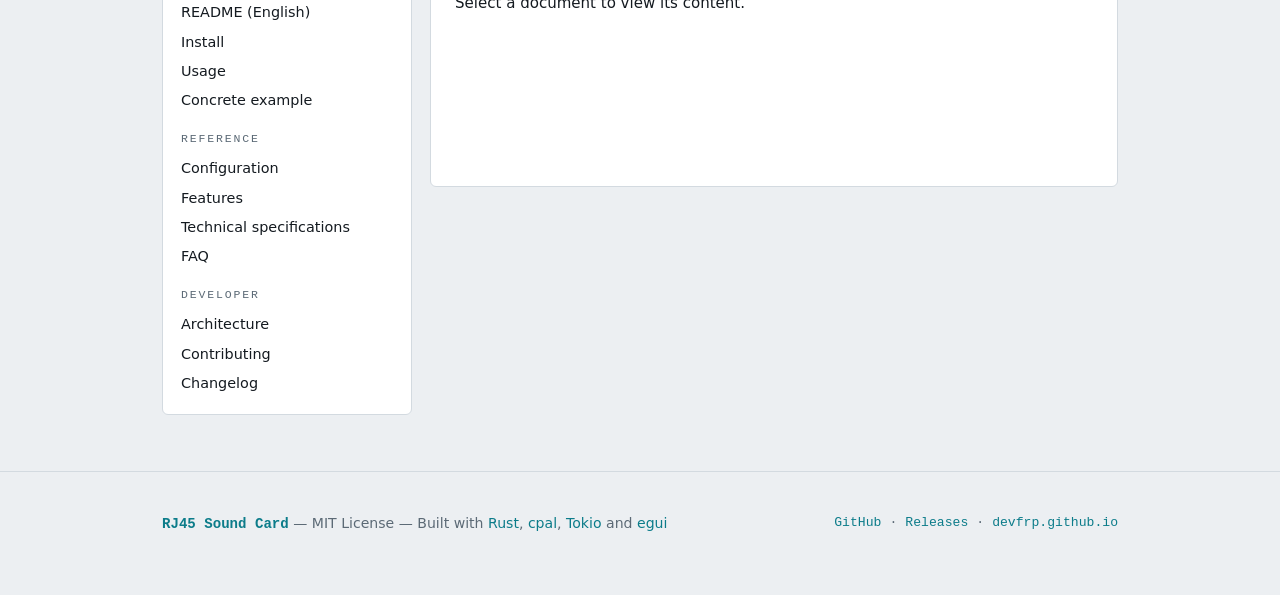
==== commit a5a154cc: "site: datasheet restyle (FR + EN), Pages deployment, fix repo URLs" ====
--- a/docs/index.en.html
+++ b/docs/index.en.html
@@ -1,868 +1,596 @@
-<!DOCTYPE html>
+<!doctype html>
 <html lang="en">
 <head>
-    <meta charset="UTF-8">
-    <meta name="viewport" content="width=device-width, initial-scale=1.0">
-    <meta http-equiv="Cache-Control" content="no-cache, no-store, must-revalidate">
-    <meta http-equiv="Pragma" content="no-cache">
-    <meta http-equiv="Expires" content="0">
-    <title>RJ45 Sound Card</title>
-    <meta name="description" content="RJ45 Sound Card — Network audio bridge. Share any sound card over Ethernet (RJ45) between Windows, Linux, and macOS. Low-latency UDP streaming.">
-    <meta name="keywords" content="audio, ethernet, sound card, network, low latency, rust, RJ45, UDP, streaming">
-    <meta name="author" content="devfrp">
-    <meta property="og:title" content="RJ45 Sound Card — Share your sound card over Ethernet">
-    <meta property="og:description" content="Low-latency network audio bridge. Turn an RJ45 cable into a professional multi-platform audio link.">
-    <meta property="og:url" content="https://devfrp.github.io/rj45-sound-card/">
-    <meta property="og:type" content="website">
-    <meta name="twitter:card" content="summary">
-    <link rel="canonical" href="https://devfrp.github.io/rj45-sound-card/">
-    <style>
-        :root {
-            --bg: #0d1117;
-            --surface: #161b22;
-            --border: #30363d;
-            --text: #e6edf3;
-            --text-secondary: #8b949e;
-            --accent: #58a6ff;
-            --accent-green: #3fb950;
-            --accent-orange: #d29922;
-            --toggle-bg: #161b22;
-        }
-        body.light {
-            --bg: #f6f8fa;
-            --surface: #ffffff;
-            --border: #d0d7de;
-            --text: #1a1a2e;
-            --text-secondary: #57606a;
-            --accent: #0969da;
-            --accent-green: #1a7f37;
-            --accent-orange: #9a6700;
-            --toggle-bg: #ffffff;
-        }
-
-        * { margin: 0; padding: 0; box-sizing: border-box; }
-
-        body {
-            font-family: -apple-system, BlinkMacSystemFont, 'Segoe UI', Noto Sans, Helvetica, Arial, sans-serif;
-            background: var(--bg);
-            color: var(--text);
-            line-height: 1.6;
-        }
-
-        .container { max-width: 960px; margin: 0 auto; padding: 0 24px; }
-
-        nav {
-            border-bottom: 1px solid var(--border);
-            padding: 16px 0;
-            background: var(--surface);
-        }
-        nav .container {
-            display: flex; align-items: center; justify-content: space-between; flex-wrap: wrap; gap: 4px;
-        }
-        nav .logo {
-            font-weight: 700; font-size: 1.2em; color: var(--text);
-            text-decoration: none;
-        }
-        nav .logo span { color: var(--accent); }
-        nav a:not(.logo) {
-            color: var(--text-secondary); text-decoration: none;
-            margin-left: 24px; font-size: 0.9em;
-        }
-        nav a:hover { color: var(--accent); }
-        nav a.portfolio-btn {
-            color: #a855f7;
-            background: rgba(168,85,247,0.1);
-            padding: 4px 12px;
-            border-radius: 20px;
-            font-weight: 500;
-            text-decoration: none;
-        }
-        nav a.portfolio-btn:hover {
-            background: rgba(168,85,247,0.2);
-            color: #a855f7;
-        }
-
-        header {
-            padding: 80px 0 60px;
-            text-align: center;
-            border-bottom: 1px solid var(--border);
-        }
-        header h1 {
-            font-size: 2.8em; font-weight: 700; margin-bottom: 16px;
-        }
-        header h1 span { color: var(--accent); }
-        header p {
-            font-size: 1.2em; color: var(--text-secondary);
-            max-width: 640px; margin: 0 auto 32px;
-        }
-        header .badges { margin-bottom: 32px; }
-        header .badges img { height: 24px; margin: 0 4px; }
-
-        .btn {
-            display: inline-block;
-            padding: 12px 28px;
-            border-radius: 6px;
-            text-decoration: none;
-            font-weight: 600;
-            font-size: 0.95em;
-            margin: 4px;
-        }
-        .btn-primary {
-            background: var(--accent); color: #fff;
-        }
-        .btn-primary:hover { background: #4c96e8; }
-        .btn-secondary {
-            background: var(--surface); color: var(--text);
-            border: 1px solid var(--border);
-        }
-        .btn-secondary:hover { border-color: var(--text-secondary); }
-
-        section { padding: 60px 0; border-bottom: 1px solid var(--border); }
-
-        section h2 {
-            font-size: 1.6em; margin-bottom: 24px;
-        }
-        section h2 span { color: var(--accent); }
-
-        .features {
-            display: grid;
-            grid-template-columns: repeat(auto-fit, minmax(260px, 1fr));
-            gap: 20px;
-            margin-top: 20px;
-        }
-        .feature {
-            background: var(--surface);
-            border: 1px solid var(--border);
-            border-radius: 8px;
-            padding: 24px;
-        }
-        .feature h3 {
-            font-size: 1.1em; margin-bottom: 8px;
-        }
-        .feature h3 .icon { margin-right: 8px; }
-        .feature p {
-            font-size: 0.9em; color: var(--text-secondary);
-        }
-
-        .arch {
-            background: var(--surface);
-            border: 1px solid var(--border);
-            border-radius: 8px;
-            padding: 32px;
-            font-family: 'Courier New', monospace;
-            font-size: 0.85em;
-            line-height: 1.7;
-            overflow-x: auto;
-            margin-top: 16px;
-        }
-        .arch .arrow { color: var(--accent); font-weight: bold; }
-        .arch .label { color: var(--accent-green); }
-        .arch .port { color: var(--accent-orange); }
-
-        code {
-            background: var(--surface);
-            border: 1px solid var(--border);
-            border-radius: 4px;
-            padding: 2px 6px;
-            font-size: 0.9em;
-        }
-        pre {
-            background: var(--surface);
-            border: 1px solid var(--border);
-            border-radius: 8px;
-            padding: 20px;
-            overflow-x: auto;
-            margin: 16px 0;
-        }
-        pre code {
-            background: none;
-            border: none;
-            padding: 0;
-        }
-
-        table {
-            width: 100%;
-            border-collapse: collapse;
-            margin: 16px 0;
-        }
-        th, td {
-            border: 1px solid var(--border);
-            padding: 10px 14px;
-            text-align: left;
-            font-size: 0.9em;
-        }
-        th { background: var(--surface); font-weight: 600; }
-        td { color: var(--text-secondary); }
-
-        .platforms {
-            display: flex; gap: 16px; flex-wrap: wrap; margin: 16px 0;
-        }
-        .platform {
-            background: var(--surface);
-            border: 1px solid var(--border);
-            border-radius: 8px;
-            padding: 16px 24px;
-            flex: 1;
-            min-width: 140px;
-            text-align: center;
-        }
-        .platform .os { font-size: 2em; margin-bottom: 4px; }
-        .platform .name { font-weight: 600; }
-
-        footer {
-            padding: 40px 0;
-            text-align: center;
-            color: var(--text-secondary);
-            font-size: 0.85em;
-        }
-        footer a { color: var(--accent); text-decoration: none; }
-
-
-        /* Documentation browser */
-        .docs-layout {
-            display: grid;
-            grid-template-columns: 280px 1fr;
-            gap: 2rem;
-            align-items: start;
-        }
-        .docs-sidebar {
-            background: var(--surface);
-            border: 1px solid var(--border);
-            border-radius: 8px;
-            padding: 1rem;
-            position: sticky;
-            top: 60px;
-            max-height: calc(100vh - 100px);
-            overflow-y: auto;
-        }
-        .docs-cat {
-            margin-bottom: 1.25rem;
-        }
-        .docs-cat-title {
-            font-size: 0.72rem;
-            font-weight: 700;
-            text-transform: uppercase;
-            letter-spacing: 0.08em;
-            color: var(--accent);
-            margin-bottom: 0.5rem;
-            padding-bottom: 0.3rem;
-            border-bottom: 1px solid var(--border);
-        }
-        .docs-cat a {
-            display: block;
-            font-size: 0.82rem;
-            color: var(--text-secondary);
-            padding: 0.3rem 0.5rem;
-            border-radius: 4px;
-            text-decoration: none;
-            transition: all .15s;
-            cursor: pointer;
-        }
-        .docs-cat a:hover, .docs-cat a.active {
-            color: var(--text);
-            background: rgba(88,166,255,0.1);
-            text-decoration: none;
-        }
-        .docs-content {
-            background: var(--surface);
-            border: 1px solid var(--border);
-            border-radius: 8px;
-            padding: 2rem;
-            min-height: 400px;
-            font-size: 0.9rem;
-            line-height: 1.7;
-            overflow-x: auto;
-        }
-        .docs-content h1 { font-size: 1.4rem; margin: 1.5rem 0 0.8rem; color: var(--text); }
-        .docs-content h1:first-child { margin-top: 0; }
-        .docs-content h2 { font-size: 1.15rem; margin: 1.3rem 0 0.6rem; color: var(--accent); }
-        .docs-content h3 { font-size: 1rem; margin: 1rem 0 0.4rem; }
-        .docs-content p { margin-bottom: 0.8rem; color: var(--text-secondary); }
-        .docs-content ul, .docs-content ol { margin: 0.5rem 0 0.8rem 1.5rem; color: var(--text-secondary); }
-        .docs-content li { margin-bottom: 0.3rem; }
-        .docs-content code {
-            background: #21262d;
-            border: 1px solid var(--border);
-            border-radius: 4px;
-            padding: 0.15rem 0.4rem;
-            font-family: monospace;
-            font-size: 0.85rem;
-        }
-        .docs-content pre {
-            background: #0d1117;
-            border: 1px solid var(--border);
-            border-radius: 8px;
-            padding: 1rem;
-            overflow-x: auto;
-            margin: 0.8rem 0;
-        }
-        .docs-content pre code {
-            background: none;
-            border: none;
-            padding: 0;
-            font-size: 0.82rem;
-        }
-        .docs-content table {
-            width: 100%;
-            border-collapse: collapse;
-            margin: 0.8rem 0;
-            font-size: 0.85rem;
-        }
-        .docs-content th, .docs-content td {
-            border: 1px solid var(--border);
-            padding: 0.5rem 0.8rem;
-            text-align: left;
-        }
-        .docs-content th {
-            background: var(--surface);
-            color: var(--text);
-            font-weight: 600;
-        }
-        .docs-content td { color: var(--text-secondary); }
-        .docs-content a { color: var(--accent); }
-        .docs-content blockquote {
-            border-left: 3px solid var(--accent);
-            padding: 0.3rem 1rem;
-            margin: 0.8rem 0;
-            color: var(--text-secondary);
-            background: rgba(88,166,255,0.05);
-            border-radius: 0 4px 4px 0;
-        }
-        .docs-welcome {
-            text-align: center;
-            padding: 3rem 1rem;
-            color: var(--text-secondary);
-        }
-        .docs-welcome h3 { font-size: 1.2rem; color: var(--text); margin-bottom: 0.5rem; }
-        .docs-loading {
-            text-align: center;
-            padding: 3rem;
-            color: var(--text-secondary);
-        }
-
-        @media (max-width: 768px) {
-            .docs-layout { grid-template-columns: 1fr; }
-            .docs-sidebar { position: static; max-height: none; }
-        }
-
-        .theme-toggle {
-            position: fixed;
-            bottom: 24px;
-            right: 24px;
-            width: 44px;
-            height: 44px;
-            border-radius: 50%;
-            background: var(--toggle-bg);
-            border: 1px solid var(--border);
-            color: var(--text);
-            font-size: 1.2rem;
-            cursor: pointer;
-            z-index: 200;
-            display: flex;
-            align-items: center;
-            justify-content: center;
-            transition: all 0.2s;
-            box-shadow: 0 2px 8px rgba(0,0,0,0.2);
-        }
-        .theme-toggle:hover {
-            transform: scale(1.1);
-            border-color: var(--accent);
-        }
-
-        @media (max-width: 640px) {
-            header h1 { font-size: 2em; }
-            nav a:not(.logo) { margin-left: 12px; font-size: 0.8em; }
-        }
-    </style>
+<meta charset="utf-8">
+<meta name="viewport" content="width=device-width, initial-scale=1">
+<title>RJ45 Sound Card</title>
+<meta name="description" content="RJ45 Sound Card — Network audio bridge. Share any sound card over Ethernet (RJ45) between Windows, Linux, and macOS. Low-latency UDP streaming.">
+<meta name="keywords" content="audio, ethernet, sound card, network, low latency, rust, RJ45, UDP, streaming">
+<meta name="author" content="devfrp">
+<meta property="og:title" content="RJ45 Sound Card — Share your sound card over Ethernet">
+<meta property="og:description" content="Low-latency network audio bridge. Turn an RJ45 cable into a professional multi-platform audio link.">
+<link rel="icon" href="data:image/svg+xml,<svg xmlns='http://www.w3.org/2000/svg' viewBox='0 0 32 32'><rect width='32' height='32' rx='5' fill='%230d1013'/><path d='M8 22 v-8 h16 v8 M12 14 v-4 M16 14 v-4 M20 14 v-4' fill='none' stroke='%233ec1cf' stroke-width='2' stroke-linejoin='round' stroke-linecap='round'/></svg>">
+<style>
+  :root{
+    /* light: cool datasheet */
+    --bg:#eceff2; --panel:#ffffff; --panel2:#f3f5f7; --term:#12161b;
+    --line:#d3dae0; --line2:#bcc6cf; --ink:#141a20; --dim:#5c6a76;
+    --amber:#0c7c8a; --amber-ink:#095f6a; --lock:#2f9e44;
+    --grid:#e2e7ec;
+    --mono:"SFMono-Regular",ui-monospace,"JetBrains Mono",Menlo,Consolas,monospace;
+    --sans:system-ui,-apple-system,"Segoe UI",Roboto,Helvetica,Arial,sans-serif;
+  }
+  @media (prefers-color-scheme:dark){
+    :root{
+      --bg:#0d1013; --panel:#14181d; --panel2:#191f26; --term:#0a0d10;
+      --line:#262e37; --line2:#3a4753; --ink:#ccd4da; --dim:#7c8791;
+      --amber:#3ec1cf; --amber-ink:#63d2de; --lock:#57c96a; --grid:#1a2027;
+    }
+  }
+  :root[data-theme="light"]{
+    --bg:#eceff2; --panel:#ffffff; --panel2:#f3f5f7; --term:#12161b;
+    --line:#d3dae0; --line2:#bcc6cf; --ink:#141a20; --dim:#5c6a76;
+    --amber:#0c7c8a; --amber-ink:#095f6a; --lock:#2f9e44; --grid:#e2e7ec;
+  }
+  :root[data-theme="dark"]{
+    --bg:#0d1013; --panel:#14181d; --panel2:#191f26; --term:#0a0d10;
+    --line:#262e37; --line2:#3a4753; --ink:#ccd4da; --dim:#7c8791;
+    --amber:#3ec1cf; --amber-ink:#63d2de; --lock:#57c96a; --grid:#1a2027;
+  }
+
+  *{box-sizing:border-box}
+  html{scroll-behavior:smooth}
+  @media (prefers-reduced-motion:reduce){html{scroll-behavior:auto}}
+  body{margin:0;background:var(--bg);color:var(--ink);font-family:var(--sans);
+    line-height:1.62;-webkit-font-smoothing:antialiased;font-size:16px}
+  a{color:var(--amber);text-decoration:none}
+  a:hover{text-decoration:underline}
+  :focus-visible{outline:2px solid var(--amber);outline-offset:2px}
+  .wrap{max-width:1000px;margin:0 auto;padding:0 22px}
+  .mono{font-family:var(--mono)}
+  .lab{font-family:var(--mono);font-size:.72rem;letter-spacing:.16em;text-transform:uppercase;color:var(--dim)}
+
+  /* top bar */
+  .bar{position:sticky;top:0;z-index:30;background:color-mix(in srgb,var(--bg) 88%,transparent);
+    backdrop-filter:blur(8px);border-bottom:1px solid var(--line)}
+  .bar .wrap{display:flex;align-items:center;gap:18px;height:56px}
+  .logo{display:flex;align-items:center;gap:10px;font-family:var(--mono);font-weight:600;
+    letter-spacing:.02em;color:var(--ink)}
+  .logo svg{display:block}
+  .bar nav{margin-left:auto;display:flex;gap:20px;align-items:center}
+  .bar nav a{font-family:var(--mono);font-size:.8rem;color:var(--dim);letter-spacing:.03em}
+  .bar nav a:hover{color:var(--ink);text-decoration:none}
+  .bar .gh{border:1px solid var(--line2);padding:6px 12px;border-radius:5px;color:var(--ink)}
+  .bar .gh:hover{border-color:var(--amber)}
+  #themetog{background:none;border:1px solid var(--line2);color:var(--dim);border-radius:5px;
+    width:30px;height:30px;cursor:pointer;font-size:.9rem}
+  #themetog:hover{color:var(--ink);border-color:var(--amber)}
+  .langsel{display:inline-flex;border:1px solid var(--line2);border-radius:5px;overflow:hidden;
+    font-family:var(--mono);font-size:.74rem}
+  .langsel a{padding:5px 9px;color:var(--dim);letter-spacing:.04em}
+  .langsel a:hover{color:var(--ink);text-decoration:none}
+  .langsel a.active{background:var(--amber);color:#0d1013}
+  @media(max-width:680px){.bar nav a.opt{display:none}}
+
+  /* hero */
+  .hero{border-bottom:1px solid var(--line);position:relative}
+  .hero .wrap{padding:60px 22px 0}
+  .tag{display:inline-flex;align-items:center;gap:9px}
+  .tag .led{width:8px;height:8px;border-radius:50%;background:var(--lock);
+    box-shadow:0 0 8px 1px color-mix(in srgb,var(--lock) 60%,transparent)}
+  h1{font-size:clamp(2.2rem,6.4vw,3.9rem);line-height:1.02;letter-spacing:-.02em;
+    margin:18px 0 0;text-wrap:balance;font-weight:800}
+  h1 .u{color:var(--amber)}
+  .sub{font-size:clamp(1.02rem,2.3vw,1.24rem);color:var(--dim);max-width:640px;margin:14px 0 0}
+  .cta{display:flex;flex-wrap:wrap;gap:11px;margin:26px 0 34px}
+  .btn{font-family:var(--mono);font-size:.86rem;border-radius:5px;padding:11px 18px;
+    border:1px solid var(--line2);color:var(--ink);cursor:pointer;background:var(--panel);
+    transition:border-color .12s,transform .12s;letter-spacing:.02em}
+  .btn:hover{text-decoration:none;transform:translateY(-1px);border-color:var(--amber)}
+  .btn.p{background:var(--amber);color:#0d1013;border-color:var(--amber);font-weight:600}
+
+  /* terminal command */
+  .term{background:var(--term);border:1px solid var(--line);border-radius:6px;
+    display:flex;align-items:center;gap:12px;padding:13px 13px 13px 16px;max-width:660px}
+  .term .p{color:var(--amber);font-family:var(--mono);user-select:none}
+  .term code{font-family:var(--mono);color:#d6dee6;font-size:.86rem;flex:1;overflow-x:auto;white-space:nowrap}
+  .term button{font-family:var(--mono);background:#20272f;border:1px solid #313b45;color:#9aa6b1;
+    border-radius:4px;padding:6px 11px;cursor:pointer;font-size:.76rem;white-space:nowrap}
+  .term button:hover{color:#fff;border-color:var(--amber)}
+
+  /* scope */
+  .scope{margin-top:40px;border-top:1px solid var(--line);position:relative;height:118px}
+  .scope canvas{display:block;width:100%;height:118px}
+  .scope .rd{position:absolute;top:10px;right:16px;font-family:var(--mono);font-size:.68rem;
+    letter-spacing:.12em;color:var(--dim)}
+
+  /* section scaffold */
+  .sec{border-bottom:1px solid var(--line);padding:56px 0}
+  .head{display:flex;align-items:baseline;gap:14px;margin-bottom:8px}
+  .head .idx{font-family:var(--mono);font-size:.72rem;color:var(--amber);letter-spacing:.1em}
+  h2{font-size:clamp(1.45rem,3.6vw,2rem);margin:0;letter-spacing:-.01em;font-weight:750;text-wrap:balance}
+  .lede{color:var(--dim);max-width:640px;margin:14px 0 30px}
+  h3.sub-h{font-family:var(--mono);font-size:.8rem;letter-spacing:.06em;color:var(--dim);
+    text-transform:uppercase;margin:30px 0 12px}
+
+  /* modules */
+  .mods{display:grid;gap:1px;background:var(--line);border:1px solid var(--line);border-radius:6px;
+    grid-template-columns:repeat(auto-fit,minmax(250px,1fr));overflow:hidden}
+  .mod{background:var(--panel);padding:22px}
+  .mod:hover{background:var(--panel2)}
+  .mod .lab{margin-bottom:9px}
+  .mod h3{margin:0 0 5px;font-size:1.04rem}
+  .mod p{margin:0;color:var(--dim);font-size:.92rem}
+  .mod h3 code,.mod p code{font-family:var(--mono);font-size:.86em;color:var(--amber-ink)}
+
+  /* register readout table */
+  .rdout{border:1px solid var(--line);border-radius:6px;overflow:hidden;overflow-x:auto}
+  .rdout table{width:100%;border-collapse:collapse;min-width:520px}
+  .rdout th{font-family:var(--mono);font-size:.68rem;letter-spacing:.12em;text-transform:uppercase;
+    color:var(--dim);text-align:left;padding:11px 16px;background:var(--panel2);border-bottom:1px solid var(--line)}
+  .rdout td{padding:13px 16px;border-bottom:1px solid var(--line);vertical-align:top;font-size:.92rem}
+  .rdout tr:last-child td{border-bottom:none}
+  .rdout tr:hover td{background:var(--panel2)}
+  .rdout .v{font-family:var(--mono);color:var(--amber);white-space:nowrap;font-size:.86rem}
+  .rdout td b{font-weight:650} .rdout td span{color:var(--dim)}
+
+  /* signal flow */
+  .flow{display:grid;gap:12px}
+  .node{border:1px solid var(--line);border-radius:6px;background:var(--panel);padding:16px 18px;
+    display:grid;grid-template-columns:auto 1fr;gap:16px;align-items:center}
+  .node .n{font-family:var(--mono);font-size:.82rem;color:var(--amber);white-space:nowrap}
+  .node .d{color:var(--dim);font-size:.92rem}
+  .node.hw{border-color:var(--amber);border-left-width:3px}
+  .flow .arrow{font-family:var(--mono);color:var(--line2);text-align:center;font-size:.8rem;line-height:1.5}
+  .flow .arrow .lab{display:block}
+  @media(max-width:560px){.node{grid-template-columns:1fr}.node .n{white-space:normal}}
+
+  /* cols */
+  .cols{display:grid;gap:18px;grid-template-columns:1fr 1fr}
+  @media(max-width:680px){.cols{grid-template-columns:1fr}}
+  pre.blk{background:var(--term);border:1px solid var(--line);border-radius:6px;padding:16px;
+    overflow-x:auto;font-family:var(--mono);font-size:.82rem;color:#d6dee6;line-height:1.7;margin:0}
+  pre.blk .c{color:#6f7c88} pre.blk .f{color:var(--amber)}
+  .cols h3{font-family:var(--mono);font-size:.8rem;letter-spacing:.06em;color:var(--dim);
+    text-transform:uppercase;margin:0 0 10px}
+  .cols .gap{margin-top:18px}
+
+  /* faq */
+  .faq{display:grid;gap:12px}
+  .qa{border:1px solid var(--line);border-radius:6px;background:var(--panel);padding:18px 20px}
+  .qa h3{margin:0 0 7px;font-size:1rem;font-weight:650}
+  .qa h3::before{content:"Q ";font-family:var(--mono);font-size:.78rem;color:var(--amber);letter-spacing:.1em}
+  .qa p{margin:0;color:var(--dim);font-size:.93rem}
+  .qa code{font-family:var(--mono);font-size:.86em;color:var(--amber-ink)}
+
+  /* docs browser */
+  .docs{display:grid;grid-template-columns:250px 1fr;gap:18px;align-items:start}
+  @media(max-width:680px){.docs{grid-template-columns:1fr}}
+  .docs-side{border:1px solid var(--line);border-radius:6px;background:var(--panel);padding:16px 18px}
+  .docs-side .lab{margin:14px 0 6px}
+  .docs-side .lab:first-child{margin-top:0}
+  .docs-side a{display:block;font-size:.9rem;padding:3px 0;color:var(--ink)}
+  .docs-side a:hover{color:var(--amber);text-decoration:none}
+  .docs-main{border:1px solid var(--line);border-radius:6px;background:var(--panel);padding:22px 24px;min-height:260px}
+  .md h1,.md h2,.md h3{letter-spacing:-.01em;margin:1.2em 0 .5em}
+  .md h1:first-child,.md h2:first-child{margin-top:0}
+  .md h1{font-size:1.5rem}.md h2{font-size:1.2rem}.md h3{font-size:1.02rem}
+  .md p{margin:.6em 0;color:var(--ink);font-size:.94rem}
+  .md li{font-size:.94rem}
+  .md code{font-family:var(--mono);font-size:.86em;color:var(--amber-ink);background:var(--panel2);
+    border:1px solid var(--line);border-radius:4px;padding:1px 5px}
+  .md pre{background:var(--term);border:1px solid var(--line);border-radius:6px;padding:14px;
+    overflow-x:auto;margin:.8em 0}
+  .md pre code{background:none;border:none;padding:0;color:#d6dee6;font-size:.82rem;line-height:1.6}
+  .md blockquote{border-left:3px solid var(--amber);margin:.8em 0;padding:2px 14px;color:var(--dim)}
+  .md hr{border:none;border-top:1px solid var(--line);margin:1.2em 0}
+  .md img{max-width:100%}
+  .md .tbl{overflow-x:auto;border:1px solid var(--line);border-radius:6px;margin:.8em 0}
+  .md table{width:100%;border-collapse:collapse}
+  .md th{font-family:var(--mono);font-size:.68rem;letter-spacing:.1em;text-transform:uppercase;
+    color:var(--dim);text-align:left;padding:9px 12px;background:var(--panel2);border-bottom:1px solid var(--line)}
+  .md td{padding:9px 12px;border-bottom:1px solid var(--line);font-size:.9rem}
+  .md tr:last-child td{border-bottom:none}
+
+  footer{padding:40px 0 64px;color:var(--dim);font-size:.88rem}
+  footer .wrap{display:flex;flex-wrap:wrap;gap:20px;justify-content:space-between;align-items:flex-start}
+  footer .disc{max-width:540px}
+  footer .links{font-family:var(--mono);font-size:.82rem;display:flex;gap:8px;flex-wrap:wrap}
+  .kbd{font-family:var(--mono);background:var(--panel2);border:1px solid var(--line2);
+    padding:1px 6px;border-radius:4px;font-size:.85em;color:var(--ink)}
+</style>
 </head>
-<body style="padding-top:36px">
-
-<div style="position:fixed;top:0;left:0;right:0;z-index:9999;background:#1a1a2e;padding:6px 20px;display:flex;justify-content:flex-end;gap:10px;font-family:Inter,sans-serif;font-size:13px;border-bottom:1px solid #2a2a4a;">
-  <a href="index.html" style="color:#e1e1e8;text-decoration:none;padding:4px 10px;border-radius:6px;background:#2a2a4a;">🇫🇷 Français</a>
-  <a href="index.en.html" style="color:#e1e1e8;text-decoration:none;padding:4px 10px;border-radius:6px;background:#2a2a4a;">🇬🇧 English</a>
-</div>
-
-<nav>
-    <div class="container">
-        <a href="#" class="logo">RJ45 <span>Sound Card</span></a>
-        <div>
-            <a href="#features">Features</a>
-            <a href="#usage">Usage</a>
-            <a href="#install">Install</a>
-            <a href="#specs">Specifications</a>
-            <a href="#faq">FAQ</a>
-            <a href="#docs">Docs</a>
-            <a href="https://github.com/devfrp/rj45-sound-card">GitHub</a>
-            <a class="portfolio-btn" href="https://devfrp.github.io" target="_blank">Access my portfolio</a>
-        </div>
+<body>
+
+<header class="bar"><div class="wrap">
+  <a class="logo" href="#top">
+    <svg width="26" height="26" viewBox="0 0 32 32" aria-hidden="true"><rect width="32" height="32" rx="5" fill="var(--panel2)" stroke="var(--line2)"/><path d="M8 22 v-8 h16 v8 M12 14 v-4 M16 14 v-4 M20 14 v-4" fill="none" stroke="var(--amber)" stroke-width="2" stroke-linejoin="round" stroke-linecap="round"/></svg>
+    rj45-sound-card
+  </a>
+  <nav>
+    <a class="opt" href="#features">Features</a>
+    <a class="opt" href="#usage">Usage</a>
+    <a href="#install">Install</a>
+    <a href="#docs">Docs</a>
+    <span class="langsel" role="group" aria-label="Language">
+      <a href="index.html">FR</a>
+      <a href="index.en.html" class="active" aria-current="page">EN</a>
+    </span>
+    <a class="gh" href="https://github.com/devfrp/RJ-45-SOUND-CARD">GitHub&nbsp;↗</a>
+    <button id="themetog" title="Toggle theme" aria-label="Toggle light/dark theme">◐</button>
+  </nav>
+</div></header>
+
+<main id="top">
+<section class="hero">
+  <div class="wrap">
+    <span class="tag"><span class="led"></span><span class="lab">v1.0.0 · MIT · Rust 1.96+ · Windows / Linux / macOS</span></span>
+    <h1>Share any <span class="u">sound card</span><br>over Ethernet.</h1>
+    <p class="sub">The server PC shares its physical sound card — MOTU, RME, Focusrite, Universal Audio,
+    PreSonus, Behringer — with a remote PC that sees it as a local device. Low-latency UDP streaming
+    (~1.3 ms), auto-discovery over the network, bidirectional 48 kHz / 32-bit float audio.
+    A single Rust binary and zero dependencies.</p>
+    <div class="cta">
+      <a class="btn p" href="https://github.com/devfrp/RJ-45-SOUND-CARD/releases/latest">Download</a>
+      <a class="btn" href="#usage">See usage</a>
+      <a class="btn" href="https://github.com/devfrp/RJ-45-SOUND-CARD">Source code</a>
     </div>
-</nav>
-
-<header>
-    <div class="container">
-        <div class="badges">
-            <img src="https://img.shields.io/badge/rust-1.96+-orange?logo=rust" alt="Rust">
-            <img src="https://img.shields.io/badge/platform-windows%20%7C%20linux%20%7C%20macos-blue" alt="Platform">
-            <img src="https://img.shields.io/github/license/devfrp/rj45-sound-card" alt="License">
-            <img src="https://img.shields.io/badge/version-1.0.0-blue" alt="Version">
-        </div>
-        <h1>Share any <span>sound card</span> over Ethernet</h1>
-        <p>
-            RJ45 Sound Card turns a simple Ethernet cable into a professional multi-platform audio link.
-            The server PC shares its physical sound card — MOTU, RME, Focusrite, Universal Audio, PreSonus, Behringer —
-            with a remote PC that sees it as a local device. Low-latency UDP streaming (~1.3 ms), auto-discovery over the network,
-            bidirectional 48 kHz / 32-bit float audio. Works on Windows, Linux, and macOS with a single Rust binary and zero dependencies.
-        </p>
-        <a href="https://github.com/devfrp/rj45-sound-card/releases/latest" class="btn btn-primary">Download</a>
-        <a href="https://github.com/devfrp/rj45-sound-card" class="btn btn-secondary">Source code</a>
+    <div class="term">
+      <span class="p">$</span>
+      <code id="cmd">git clone https://github.com/devfrp/RJ-45-SOUND-CARD.git &amp;&amp; cd rj45-sound-card &amp;&amp; cargo build --release</code>
+      <button id="cpb" onclick="cp()">copy</button>
     </div>
-</header>
-
-<section id="features">
-    <div class="container">
-        <h2><span>/</span> Features</h2>
-        <div class="features">
-            <div class="feature">
-                <h3><span class="icon">🔌</span>Cross-platform</h3>
-                <p>Windows, Linux and macOS. A single Rust binary, no external dependencies.</p>
-            </div>
-            <div class="feature">
-                <h3><span class="icon">🎛️</span>All sound cards</h3>
-                <p>MOTU, RME, Focusrite, Universal Audio, Presonus, Behringer... compatible with any device recognized by the OS.</p>
-            </div>
-            <div class="feature">
-                <h3><span class="icon">🔁</span>Bidirectional</h3>
-                <p>Audio from studio to laptop AND mic/input capture from laptop sent back to studio.</p>
-            </div>
-            <div class="feature">
-                <h3><span class="icon">⚡</span>Low latency</h3>
-                <p>Pure UDP streaming with configurable buffers (64–1024 frames). Ideal for real-time monitoring.</p>
-            </div>
-            <div class="feature">
-                <h3><span class="icon">📡</span>Auto-discovery</h3>
-                <p>The client automatically finds servers on the local network via UDP broadcast.</p>
-            </div>
-            <div class="feature">
-                <h3><span class="icon">🎧</span>Virtual device</h3>
-                <p>The remote sound card appears as a local device (ALSA loopback, BlackHole, VB-Cable).</p>
-            </div>
-        </div>
-    </div>
+  </div>
+  <div class="scope" aria-hidden="true">
+    <span class="rd">TX/RX · PCM f32 · 48 kHz · UDP 42001 · ~1.3 ms</span>
+    <canvas id="scope"></canvas>
+  </div>
 </section>
 
-<section>
-    <div class="container">
-        <h2><span>/</span> Architecture</h2>
-        <div class="arch">
-┌─────────────────────────────┐       RJ45 (Ethernet)        ┌──────────────────────────────┐
-│                             │                               │                              │
-│  <span class="label">SERVER</span>  (Studio PC)          │◄─────────────────────────────►│  <span class="label">CLIENT</span>  (Laptop)          │
-│                             │                               │                              │
-│  ┌─────────────────────┐    │  <span class="port">UDP 42001</span>  audio stream    │  ┌──────────────────────┐      │
-│  │  Physical sound card│    │  <span class="port">TCP 42002</span>  control        │  │  Virtual Audio Device │      │
-│  │  (MOTU, RME, …)     │    │  <span class="port">UDP 42000</span>  discovery      │  │  (snd-aloop /         │      │
-│  └────────┬────────────┘    │                               │  │   BlackHole /          │      │
-│           │                 │                               │  │   VB-Cable)            │      │
-│  Capture ←┘                 │                               │  └────────▲───────────────┘      │
-│       ↓                     │                               │           │                      │
-│  ┌──────────┐               │                               │  ┌────────┴────────┐             │
-│  │  UDP TX  │───────────────┼───────────────────────────────┼─►│  UDP RX         │             │
-│  └──────────┘               │                               │  └────────▲────────┘             │
-│  ┌──────────┐               │                               │           │                      │
-│  │  UDP RX  │◄──────────────┼───────────────────────────────┼───────────┘                      │
-│  └─────┬────┘               │                               │  ┌──────────────┐                │
-│        ↓                    │                               │  │  UDP TX      │────────────────┤
-│  ┌──────────┐               │                               │  └──────────────┘                │
-│  │ Playback │               │                               │       ↑                         │
-│  └──────────┘               │                               │  Capture                         │
-└─────────────────────────────┘                               └──────────────────────────────┘
-        </div>
-    </div>
-</section>
-
-<section id="install">
-    <div class="container">
-        <h2><span>/</span> Installation</h2>
-
-        <h3>Build</h3>
-        <pre><code>git clone https://github.com/devfrp/rj45-sound-card.git
+<section class="sec" id="about"><div class="wrap">
+  <div class="head"><span class="idx">00</span><h2>An RJ45 cable, a professional audio link</h2></div>
+  <p class="lede">RJ45 Sound Card turns a simple Ethernet cable into a multi-platform audio link.
+  Just three network channels: discovery over UDP broadcast, audio over pure UDP, control over TCP.
+  The client finds the server by itself and the remote sound card shows up as a local device —
+  ideal for real-time monitoring between the studio and a laptop.</p>
+</div></section>
+
+<section class="sec" id="features"><div class="wrap">
+  <div class="head"><span class="idx">01</span><h2>Features</h2></div>
+  <div class="mods">
+    <div class="mod"><div class="lab">Platforms</div><h3>Cross-platform</h3>
+      <p>Windows, Linux and macOS. A single Rust binary, no external dependencies.</p></div>
+    <div class="mod"><div class="lab">Hardware</div><h3>All sound cards</h3>
+      <p>MOTU, RME, Focusrite, Universal Audio, Presonus, Behringer... compatible with any device recognized by the OS.</p></div>
+    <div class="mod"><div class="lab">Stream</div><h3>Bidirectional</h3>
+      <p>Audio from studio to laptop AND mic/input capture from laptop sent back to studio.</p></div>
+    <div class="mod"><div class="lab">Latency</div><h3>Low latency</h3>
+      <p>Pure UDP streaming with configurable buffers (64–1024 frames). Ideal for real-time monitoring.</p></div>
+    <div class="mod"><div class="lab">Network</div><h3>Auto-discovery</h3>
+      <p>The client automatically finds servers on the local network via UDP broadcast.</p></div>
+    <div class="mod"><div class="lab">Client</div><h3>Virtual device</h3>
+      <p>The remote sound card appears as a local device (ALSA loopback, BlackHole, VB-Cable).</p></div>
+  </div>
+</div></section>
+
+<section class="sec" id="arch"><div class="wrap">
+  <div class="head"><span class="idx">02</span><h2>Architecture</h2></div>
+  <p class="lede">Server and client linked by three channels: discovery, audio, control.</p>
+  <div class="flow">
+    <div class="node hw"><span class="n">SERVER · Studio PC</span><span class="d">physical sound card (MOTU, RME, …) — capture → <code class="mono">UDP TX</code> · <code class="mono">UDP RX</code> → playback</span></div>
+    <div class="arrow">↕<span class="lab">RJ45 (Ethernet) — UDP 42000 discovery · UDP 42001 audio stream · TCP 42002 control</span></div>
+    <div class="node"><span class="n">CLIENT · Laptop</span><span class="d">virtual audio device (snd-aloop / BlackHole / VB-Cable) — <code class="mono">UDP RX</code> → local playback · capture → <code class="mono">UDP TX</code></span></div>
+  </div>
+  <h3 class="sub-h">Network ports</h3>
+  <div class="rdout"><table>
+    <thead><tr><th>Port</th><th>Protocol</th><th>Usage</th></tr></thead>
+    <tbody>
+      <tr><td class="v">42000</td><td class="v">UDP</td><td>Service discovery <span>(JSON broadcast every 3s)</span></td></tr>
+      <tr><td class="v">42001</td><td class="v">UDP</td><td>Audio stream <span>(raw PCM f32)</span></td></tr>
+      <tr><td class="v">42002</td><td class="v">TCP</td><td>Control <span>(JSON messages, length-prefixed format)</span></td></tr>
+    </tbody>
+  </table></div>
+</div></section>
+
+<section class="sec" id="install"><div class="wrap">
+  <div class="head"><span class="idx">03</span><h2>Install</h2></div>
+  <div class="cols">
+    <div>
+      <h3>Build</h3>
+      <pre class="blk">git clone https://github.com/<span class="f">devfrp/RJ-45-SOUND-CARD</span>.git
 cd rj45-sound-card
 cargo build --release
-./target/release/rjsc --help</code></pre>
-
-        <h3>Virtual audio device (client)</h3>
-        <div class="platforms">
-            <div class="platform">
-                <div class="os">🐧</div>
-                <div class="name">Linux</div>
-                <code>sudo ./scripts/linux_setup.sh install</code>
-            </div>
-            <div class="platform">
-                <div class="os">🍎</div>
-                <div class="name">macOS</div>
-                <code>sudo ./scripts/mac_setup.sh install</code>
-            </div>
-            <div class="platform">
-                <div class="os">🪟</div>
-                <div class="name">Windows</div>
-                <code>powershell -ExecutionPolicy Bypass -File scripts\windows_setup.ps1 install</code>
-            </div>
-        </div>
+./target/release/rjsc --help</pre>
     </div>
-</section>
-
-<section id="usage">
-    <div class="container">
-        <h2><span>/</span> Usage</h2>
-
-        <h3>1. List devices</h3>
-        <pre><code># On both machines
-rjsc list</code></pre>
-
-        <h3>2. Configure</h3>
-        <pre><code>rjsc init  # generates rjsc.toml</code></pre>
-
-        <h3>3. Server (Studio PC)</h3>
-        <pre><code># Share the sound card (MOTU, RME...)
-rjsc serve</code></pre>
-
-        <h3>4. Client (Laptop)</h3>
-        <pre><code># Automatic connection
+    <div>
+      <h3>Virtual audio device (client)</h3>
+      <pre class="blk"><span class="c"># Linux 🐧</span>
+sudo ./scripts/linux_setup.sh install
+
+<span class="c"># macOS 🍎</span>
+sudo ./scripts/mac_setup.sh install
+
+<span class="c"># Windows 🪟</span>
+powershell -ExecutionPolicy Bypass -File scripts\windows_setup.ps1 install</pre>
+    </div>
+  </div>
+</div></section>
+
+<section class="sec" id="usage"><div class="wrap">
+  <div class="head"><span class="idx">04</span><h2>Usage</h2></div>
+  <div class="cols">
+    <div>
+      <h3>1 · List devices</h3>
+      <pre class="blk"><span class="c"># On both machines</span>
+rjsc list</pre>
+      <div class="gap">
+      <h3>2 · Configure</h3>
+      <pre class="blk">rjsc init  <span class="c"># generates rjsc.toml</span></pre>
+      </div>
+      <div class="gap">
+      <h3>3 · Server (Studio PC)</h3>
+      <pre class="blk"><span class="c"># Share the sound card (MOTU, RME...)</span>
+rjsc serve</pre>
+      </div>
+    </div>
+    <div>
+      <h3>4 · Client (Laptop)</h3>
+      <pre class="blk"><span class="c"># Automatic connection</span>
 rjsc connect
 
-# Or direct address
-rjsc connect --server 192.168.1.100:42002</code></pre>
-
-        <h3>5. GUI</h3>
-        <pre><code># Control panel
-rjsc gui</code></pre>
-
-        <table>
-            <tr><th>Port</th><th>Protocol</th><th>Usage</th></tr>
-            <tr><td>42000</td><td>UDP</td><td>Service discovery (JSON broadcast every 3s)</td></tr>
-            <tr><td>42001</td><td>UDP</td><td>Audio stream (raw PCM f32)</td></tr>
-            <tr><td>42002</td><td>TCP</td><td>Control (JSON messages, length-prefixed format)</td></tr>
-        </table>
+<span class="c"># Or direct address</span>
+rjsc connect --server 192.168.1.100:42002</pre>
+      <div class="gap">
+      <h3>5 · GUI</h3>
+      <pre class="blk"><span class="c"># Control panel</span>
+rjsc gui</pre>
+      </div>
     </div>
-</section>
-
-<section>
-    <div class="container">
-        <h2><span>/</span> Latency</h2>
-        <table>
-            <tr><th>Buffer</th><th>Latency (48 kHz)</th><th>Usage</th></tr>
-            <tr><td>64 frames</td><td>~1.3 ms</td><td>Real-time monitoring</td></tr>
-            <tr><td>128 frames</td><td>~2.7 ms</td><td>Optimal performance</td></tr>
-            <tr><td>256 frames</td><td>~5.3 ms</td><td>Standard usage</td></tr>
-            <tr><td>512 frames</td><td>~10.7 ms</td><td>Non-optimized network</td></tr>
-            <tr><td>1024 frames</td><td>~21.3 ms</td><td>Troubleshooting</td></tr>
-        </table>
-        <p style="margin-top:12px; color:var(--text-secondary);">
-            For 48 channels @ 48 kHz: ~55 Mbps, well within Gigabit Ethernet capacity.
-        </p>
-    </div>
-</section>
-
-<section id="example">
-    <div class="container">
-        <h2><span>/</span> Concrete example</h2>
-        <div class="feature" style="background:var(--surface);border:1px solid var(--border);border-radius:8px;padding:24px;">
-            <h3>Studio → Laptop</h3>
-            <p>
-                The studio PC (server) shares its physical sound card (e.g. MOTU, RME, Focusrite...)
-                with a laptop (client) via RJ45. The client sees the remote sound card
-                as a local device thanks to the virtual audio device.
-                Latency is configurable down to ~1.3 ms over Gigabit Ethernet.
-            </p>
-        </div>
-    </div>
-</section>
-
-<section id="specs">
-    <div class="container">
-        <h2><span>/</span> Technical specifications</h2>
-        <table>
-            <tr><th>Specification</th><th>Value</th></tr>
-            <tr><td>Language</td><td>Rust (edition 2021)</td></tr>
-            <tr><td>Build</td><td>Rust 1.96+, cargo build --release</td></tr>
-            <tr><td>Supported OS</td><td>Windows 10/11, Linux (kernel 5.10+), macOS 12+</td></tr>
-            <tr><td>Architectures</td><td>x86_64 (AMD64), ARM64 (Apple Silicon native)</td></tr>
-            <tr><td>Sample rate</td><td>44.1 kHz, 48 kHz, 88.2 kHz, 96 kHz, 176.4 kHz, 192 kHz</td></tr>
-            <tr><td>Audio format</td><td>PCM f32 (32-bit float), stereo by default</td></tr>
-            <tr><td>Channels</td><td>1 (mono) to 48 simultaneous channels</td></tr>
-            <tr><td>Buffer</td><td>64 — 1024 frames (configurable)</td></tr>
-            <tr><td>Minimum latency</td><td>~1.3 ms @ 48 kHz / 64 frames (Gigabit Ethernet)</td></tr>
-            <tr><td>Bandwidth</td><td>~55 Mbps for 48 channels @ 48 kHz</td></tr>
-            <tr><td>Discovery protocol</td><td>UDP JSON broadcast (port 42000), every 3 seconds</td></tr>
-            <tr><td>Audio protocol</td><td>UDP raw PCM stream (port 42001)</td></tr>
-            <tr><td>Control protocol</td><td>TCP JSON messages length-prefixed (port 42002)</td></tr>
-            <tr><td>Virtual device</td><td>ALSA snd-aloop (Linux), BlackHole (macOS), VB-Cable (Windows)</td></tr>
-            <tr><td>GUI</td><td>egui / eframe (Rust), real-time control panel</td></tr>
-            <tr><td>License</td><td>MIT</td></tr>
-        </table>
-    </div>
-</section>
-
-
-<section id="faq">
-    <div class="container">
-        <h2><span>/</span> FAQ</h2>
-        <div class="features">
-            <div class="feature">
-                <h3>What is the actual latency in practice?</h3>
-                <p>Over Gigabit Ethernet with a 64-frame buffer: ~1.3 ms. With a 128-frame buffer: ~2.7 ms. Latency mainly depends on cable quality and network load. A dedicated Cat6 or Cat7 cable is recommended.</p>
-            </div>
-            <div class="feature">
-                <h3>Can I use Wi-Fi instead of Ethernet?</h3>
-                <p>Technically yes, but it is strongly discouraged. Wi-Fi introduces jitter and packet loss that degrade audio. Gigabit Ethernet is required for professional-grade latency.</p>
-            </div>
-            <div class="feature">
-                <h3>How many simultaneous audio channels?</h3>
-                <p>Up to 48 simultaneous channels in 48 kHz stereo. The required bandwidth is about 55 Mbps, well below the 1000 Mbps of Gigabit Ethernet.</p>
-            </div>
-            <div class="feature">
-                <h3>Does it work with an external USB sound card?</h3>
-                <p>Yes. The server shares any device recognized by the OS — internal PCIe cards, USB interfaces, FireWire, Thunderbolt. The client receives the stream as a local device.</p>
-            </div>
-            <div class="feature">
-                <h3>How to configure the virtual audio device on the client?</h3>
-                <p>Linux: <code>sudo ./scripts/linux_setup.sh install</code> (installs snd-aloop). macOS: <code>sudo ./scripts/mac_setup.sh install</code> (installs BlackHole). Windows: provided PowerShell script (VB-Cable).</p>
-            </div>
-            <div class="feature">
-                <h3>Is the project stable for production use?</h3>
-                <p>The project is functional for monitoring and light production sessions. We recommend prior testing before any use in critical environments.</p>
-            </div>
-        </div>
-    </div>
-</section>
-
-
-<section id="docs">
-    <div class="container">
-        <h2><span>/</span> Documentation</h2>
-        <div class="docs-layout">
-            <aside class="docs-sidebar" id="docs-sidebar"></aside>
-            <div class="docs-content" id="docs-content">
-                <div class="docs-welcome">
-                    <h3>📚 RJ45 Sound Card Documentation</h3>
-                    <p>Select a document to view its content.</p>
-                </div>
-            </div>
-        </div>
-    </div>
-</section>
-
-<footer>
-    <div class="container">
-        <p>
-            <a href="https://github.com/devfrp/rj45-sound-card">RJ45 Sound Card</a> —
-            MIT License —
-            Built with <a href="https://www.rust-lang.org/">Rust</a>,
-            <a href="https://github.com/RustAudio/cpal">cpal</a>,
-            <a href="https://tokio.rs/">Tokio</a> and
-            <a href="https://github.com/emilk/egui">egui</a>
-        </p>
-    </div>
-</footer>
-
+  </div>
+</div></section>
+
+<section class="sec" id="latency"><div class="wrap">
+  <div class="head"><span class="idx">05</span><h2>Latency</h2></div>
+  <p class="lede">For 48 channels @ 48 kHz: ~55 Mbps, well within Gigabit Ethernet capacity.</p>
+  <div class="rdout"><table>
+    <thead><tr><th>Buffer</th><th>Latency (48 kHz)</th><th>Usage</th></tr></thead>
+    <tbody>
+      <tr><td class="v">64 frames</td><td class="v">~1.3 ms</td><td>Real-time monitoring</td></tr>
+      <tr><td class="v">128 frames</td><td class="v">~2.7 ms</td><td>Optimal performance</td></tr>
+      <tr><td class="v">256 frames</td><td class="v">~5.3 ms</td><td>Standard usage</td></tr>
+      <tr><td class="v">512 frames</td><td class="v">~10.7 ms</td><td>Non-optimized network</td></tr>
+      <tr><td class="v">1024 frames</td><td class="v">~21.3 ms</td><td>Troubleshooting</td></tr>
+    </tbody>
+  </table></div>
+</div></section>
+
+<section class="sec" id="example"><div class="wrap">
+  <div class="head"><span class="idx">06</span><h2>Concrete example · Studio → Laptop</h2></div>
+  <p class="lede">The studio PC (server) shares its physical sound card (e.g. MOTU, RME, Focusrite...)
+  with a laptop (client) via RJ45. The client sees the remote sound card as a local device thanks to
+  the virtual audio device. Latency is configurable down to ~1.3 ms over Gigabit Ethernet.</p>
+</div></section>
+
+<section class="sec" id="specs"><div class="wrap">
+  <div class="head"><span class="idx">07</span><h2>Technical specifications</h2></div>
+  <div class="rdout"><table>
+    <thead><tr><th>Specification</th><th>Value</th></tr></thead>
+    <tbody>
+      <tr><td><b>Language</b></td><td>Rust (edition 2021)</td></tr>
+      <tr><td><b>Build</b></td><td class="v">Rust 1.96+, cargo build --release</td></tr>
+      <tr><td><b>Supported OS</b></td><td>Windows 10/11, Linux (kernel 5.10+), macOS 12+</td></tr>
+      <tr><td><b>Architectures</b></td><td>x86_64 (AMD64), ARM64 (Apple Silicon native)</td></tr>
+      <tr><td><b>Sample rate</b></td><td>44.1 kHz, 48 kHz, 88.2 kHz, 96 kHz, 176.4 kHz, 192 kHz</td></tr>
+      <tr><td><b>Audio format</b></td><td>PCM f32 (32-bit float), stereo by default</td></tr>
+      <tr><td><b>Channels</b></td><td>1 (mono) to 48 simultaneous channels</td></tr>
+      <tr><td><b>Buffer</b></td><td>64 — 1024 frames (configurable)</td></tr>
+      <tr><td><b>Minimum latency</b></td><td class="v">~1.3 ms @ 48 kHz / 64 frames (Gigabit Ethernet)</td></tr>
+      <tr><td><b>Bandwidth</b></td><td>~55 Mbps for 48 channels @ 48 kHz</td></tr>
+      <tr><td><b>Discovery protocol</b></td><td>UDP JSON broadcast (port 42000), every 3 seconds</td></tr>
+      <tr><td><b>Audio protocol</b></td><td>UDP raw PCM stream (port 42001)</td></tr>
+      <tr><td><b>Control protocol</b></td><td>TCP JSON messages length-prefixed (port 42002)</td></tr>
+      <tr><td><b>Virtual device</b></td><td>ALSA snd-aloop (Linux), BlackHole (macOS), VB-Cable (Windows)</td></tr>
+      <tr><td><b>GUI</b></td><td>egui / eframe (Rust), real-time control panel</td></tr>
+      <tr><td><b>License</b></td><td class="v">MIT</td></tr>
+    </tbody>
+  </table></div>
+</div></section>
+
+<section class="sec" id="faq"><div class="wrap">
+  <div class="head"><span class="idx">08</span><h2>FAQ</h2></div>
+  <div class="faq">
+    <div class="qa"><h3>What is the actual latency in practice?</h3>
+      <p>Over Gigabit Ethernet with a 64-frame buffer: ~1.3 ms. With a 128-frame buffer: ~2.7 ms.
+      Latency mainly depends on cable quality and network load. A dedicated Cat6 or Cat7 cable is
+      recommended.</p></div>
+    <div class="qa"><h3>Can I use Wi-Fi instead of Ethernet?</h3>
+      <p>Technically yes, but it is strongly discouraged. Wi-Fi introduces jitter and packet loss that
+      degrade audio. Gigabit Ethernet is required for professional-grade latency.</p></div>
+    <div class="qa"><h3>How many simultaneous audio channels?</h3>
+      <p>Up to 48 simultaneous channels in 48 kHz stereo. The required bandwidth is about 55 Mbps, well
+      below the 1000 Mbps of Gigabit Ethernet.</p></div>
+    <div class="qa"><h3>Does it work with an external USB sound card?</h3>
+      <p>Yes. The server shares any device recognized by the OS — internal PCIe cards, USB interfaces,
+      FireWire, Thunderbolt. The client receives the stream as a local device.</p></div>
+    <div class="qa"><h3>How to configure the virtual audio device on the client?</h3>
+      <p>Linux: <code>sudo ./scripts/linux_setup.sh install</code> (installs snd-aloop).
+      macOS: <code>sudo ./scripts/mac_setup.sh install</code> (installs BlackHole).
+      Windows: provided PowerShell script (VB-Cable).</p></div>
+    <div class="qa"><h3>Is the project stable for production use?</h3>
+      <p>The project is functional for monitoring and light production sessions. We recommend prior
+      testing before any use in critical environments.</p></div>
+  </div>
+</div></section>
+
+<section class="sec" id="docs"><div class="wrap">
+  <div class="head"><span class="idx">09</span><h2>Documentation</h2></div>
+  <p class="lede">Select a document to view its content.</p>
+  <div class="docs">
+    <div class="docs-side" id="docSide"></div>
+    <div class="docs-main"><div class="md" id="docMain">
+      <h2>📚 RJ45 Sound Card Documentation</h2>
+      <p>Select a document to view its content.</p>
+    </div></div>
+  </div>
+</div></section>
+</main>
+
+<footer><div class="wrap">
+  <div class="disc"><b class="mono"><a href="https://github.com/devfrp/RJ-45-SOUND-CARD">RJ45 Sound Card</a></b> — MIT License —
+    Built with <a href="https://www.rust-lang.org/">Rust</a>,
+    <a href="https://github.com/RustAudio/cpal">cpal</a>,
+    <a href="https://tokio.rs/">Tokio</a> and
+    <a href="https://github.com/emilk/egui">egui</a></div>
+  <div class="links">
+    <a href="https://github.com/devfrp/RJ-45-SOUND-CARD">GitHub</a><span>·</span>
+    <a href="https://github.com/devfrp/RJ-45-SOUND-CARD/releases/latest">Releases</a><span>·</span>
+    <a href="https://devfrp.github.io">devfrp.github.io</a>
+  </div>
+</div></footer>
 
 <script>
-(function() {
-    var toggle = document.getElementById('themeToggle');
-    if (toggle) {
-        var saved = localStorage.getItem('rjsc-theme');
-        if (saved === 'light') {
-            document.body.classList.add('light');
-            toggle.textContent = '☀️';
-        }
-        toggle.addEventListener('click', function() {
-            document.body.classList.toggle('light');
-            var isLight = document.body.classList.contains('light');
-            toggle.textContent = isLight ? '☀️' : '🌙';
-            localStorage.setItem('rjsc-theme', isLight ? 'light' : 'dark');
+(function(){
+  // theme (persisted, legacy rjsc-theme key)
+  var root=document.documentElement, tog=document.getElementById('themetog');
+  var saved=null; try{saved=localStorage.getItem('rjsc-theme');}catch(e){}
+  if(saved==='dark'||saved==='light') root.setAttribute('data-theme',saved);
+  function cur(){var t=root.getAttribute('data-theme');
+    if(t) return t;
+    return matchMedia('(prefers-color-scheme:dark)').matches?'dark':'light';}
+  tog.addEventListener('click',function(){
+    var n=cur()==='dark'?'light':'dark';
+    root.setAttribute('data-theme',n);
+    try{localStorage.setItem('rjsc-theme',n);}catch(e){}
+    draw(true);
+  });
+
+  // copy
+  window.cp=function(){var b=document.getElementById('cpb');
+    navigator.clipboard.writeText(document.getElementById('cmd').textContent).then(function(){
+      b.textContent='copied ✓'; setTimeout(function(){b.textContent='copy';},1500);});};
+
+  // scope: two TX/RX traces
+  var cv=document.getElementById('scope'), ctx=cv.getContext('2d'), t=0, raf=null;
+  var reduce=matchMedia('(prefers-reduced-motion:reduce)').matches;
+  function css(v,fb){return getComputedStyle(root).getPropertyValue(v).trim()||fb;}
+  function size(){var d=Math.min(devicePixelRatio||1,2);
+    cv.width=cv.clientWidth*d; cv.height=cv.clientHeight*d; ctx.setTransform(d,0,0,d,0,0);}
+  function trace(w,h,phase,amp,color){
+    ctx.strokeStyle=color; ctx.lineWidth=2; ctx.lineJoin='round';
+    ctx.beginPath();
+    for(var i=0;i<=w;i+=2){
+      var p=i/w*Math.PI*6 + t + phase;
+      var y=h/2 + Math.sin(p)*h*amp + Math.sin(p*2.7+1)*h*amp*0.4;
+      i?ctx.lineTo(i,y):ctx.moveTo(i,y);
+    }
+    ctx.stroke();
+  }
+  function draw(once){
+    var w=cv.clientWidth,h=cv.clientHeight;
+    ctx.clearRect(0,0,w,h);
+    ctx.strokeStyle=css('--grid','#1a2027'); ctx.lineWidth=1;
+    for(var x=0;x<w;x+=44){ctx.beginPath();ctx.moveTo(x+.5,0);ctx.lineTo(x+.5,h);ctx.stroke();}
+    ctx.beginPath();ctx.moveTo(0,h/2+.5);ctx.lineTo(w,h/2+.5);ctx.stroke();
+    trace(w,h,2.2,0.12,css('--line2','#3a4753'));
+    trace(w,h,0,0.2,css('--amber','#3ec1cf'));
+    if(once) return;
+    t+=0.02; raf=requestAnimationFrame(function(){draw(false);});
+  }
+  function start(){size(); if(reduce){draw(true);} else {if(raf)cancelAnimationFrame(raf); draw(false);}}
+  addEventListener('resize',start); start();
+
+  // ---- dynamic documentation ----
+  var BASE='https://raw.githubusercontent.com/devfrp/RJ-45-SOUND-CARD/main';
+  var DOCS_INDEX=[
+    {cat:'Guides',items:[
+      {name:'README (Français)',file:'README.md'},
+      {name:'README (English)',file:'README.en.md'},
+      {name:'Install',section:'#install'},
+      {name:'Usage',section:'#usage'},
+      {name:'Concrete example',section:'#example'}]},
+    {cat:'Reference',items:[
+      {name:'Configuration',file:'docs/config.md'},
+      {name:'Features',section:'#features'},
+      {name:'Technical specifications',section:'#specs'},
+      {name:'FAQ',section:'#faq'}]},
+    {cat:'Developer',items:[
+      {name:'Architecture',file:'ARCHITECTURE.md'},
+      {name:'Contributing',file:'CONTRIBUTING.md'},
+      {name:'Changelog',file:'CHANGELOG.md'}]}
+  ];
+  // auto-clean old cache keys
+  try{for(var key in localStorage){if(/^rjsc-doc-(?!v2-)/.test(key)) localStorage.removeItem(key);}}catch(e){}
+
+  function esc(s){return s.replace(/&/g,'&amp;').replace(/</g,'&lt;').replace(/>/g,'&gt;');}
+  function inline(s){return s
+    .replace(/!\[([^\]]*)\]\(([^)\s]+)\)/g,'<img alt="$1" src="$2">')
+    .replace(/\[([^\]]+)\]\(([^)\s]+)\)/g,'<a href="$2" target="_blank" rel="noopener">$1</a>')
+    .replace(/`([^`]+)`/g,'<code>$1</code>')
+    .replace(/\*\*([^*]+)\*\*/g,'<b>$1</b>')
+    .replace(/\*([^*]+)\*/g,'<i>$1</i>');}
+  function parseMarkdown(md){
+    var lines=md.replace(/\r/g,'').split('\n'), out=[], inList=false, inCode=false, code=[];
+    function closeList(){if(inList){out.push('</ul>');inList=false;}}
+    for(var i=0;i<lines.length;i++){
+      var l=lines[i];
+      if(/^```/.test(l)){
+        if(inCode){out.push('<pre><code>'+code.join('\n')+'</code></pre>');code=[];inCode=false;}
+        else{closeList();inCode=true;}
+        continue;}
+      if(inCode){code.push(esc(l));continue;}
+      if(/^\s*$/.test(l)){closeList();continue;}
+      if(/^\s*---+\s*$/.test(l)){closeList();out.push('<hr>');continue;}
+      var h=l.match(/^(#{1,3})\s+(.*)/);
+      if(h){closeList();var n=h[1].length;out.push('<h'+n+'>'+inline(esc(h[2]))+'</h'+n+'>');continue;}
+      if(/^\s*>\s?/.test(l)){closeList();out.push('<blockquote>'+inline(esc(l.replace(/^\s*>\s?/,'')))+'</blockquote>');continue;}
+      if(/^\|/.test(l)){
+        closeList();var rows=[];
+        while(i<lines.length && /^\|/.test(lines[i])){rows.push(lines[i]);i++;}
+        i--;
+        var html='<div class="tbl"><table>',first=true;
+        rows.forEach(function(r){
+          if(/^\|\s*:?-+/.test(r))return;
+          var cells=r.replace(/^\||\|$/g,'').split('|');
+          html+='<tr>'+cells.map(function(c){var tag=first?'th':'td';
+            return '<'+tag+'>'+inline(esc(c.trim()))+'</'+tag+'>';}).join('')+'</tr>';
+          first=false;
         });
+        out.push(html+'</table></div>');continue;}
+      var li=l.match(/^\s*(?:[-*+]|\d+\.)\s+(.*)/);
+      if(li){if(!inList){out.push('<ul>');inList=true;}out.push('<li>'+inline(esc(li[1]))+'</li>');continue;}
+      closeList();out.push('<p>'+inline(esc(l))+'</p>');
     }
-
-var DOCS_BASE = 'https://raw.githubusercontent.com/devfrp/rj45-sound-card/main';
-var DOCS_INDEX = [
-    { cat: 'Guides', items: [
-        { name: 'README (Français)', file: 'README.md' },
-        { name: 'README (English)', file: 'README.en.md' },
-        { name: 'Installation', section: '#install' },
-        { name: 'Usage', section: '#usage' },
-        { name: 'Concrete example', section: '#example' },
-    ]},
-    { cat: 'Reference', items: [
-        { name: 'Configuration', file: 'docs/config.md' },
-        { name: 'Features', section: '#features' },
-        { name: 'Technical specifications', section: '#specs' },
-        { name: 'FAQ', section: '#faq' },
-    ]},
-    { cat: 'Developer', items: [
-        { name: 'Architecture', file: 'ARCHITECTURE.md' },
-        { name: 'Contributing', file: 'CONTRIBUTING.md' },
-        { name: 'Changelog', file: 'CHANGELOG.md' },
-    ]},
-];
-
-function buildDocSidebar() {
-    // Auto-clean old localStorage cache keys
-    for (var key in localStorage) {
-        if (/^rjsc-doc-(?!v2-)/.test(key)) localStorage.removeItem(key);
-    }
-    var sidebar = document.getElementById('docs-sidebar');
-    if (!sidebar) return;
-    var html = '';
-    DOCS_INDEX.forEach(function(cat) {
-        html += '<div class="docs-cat">';
-        html += '<div class="docs-cat-title">' + cat.cat + '</div>';
-        cat.items.forEach(function(item) {
-            if (item.file) {
-                html += '<a data-file="' + item.file + '" data-name="' + item.name + '">' + item.name + '</a>';
-            } else {
-                html += '<a data-section="' + item.section + '">' + item.name + '</a>';
-            }
-        });
-        html += '</div>';
+    if(inCode)out.push('<pre><code>'+code.join('\n')+'</code></pre>');
+    closeList();
+    return out.join('\n');
+  }
+  var main=document.getElementById('docMain');
+  function loadDoc(file,name){
+    main.innerHTML='<p>Loading <strong>'+name+'</strong>…</p>';
+    var ck='rjsc-doc-v2-'+file, hit=null;
+    try{hit=JSON.parse(localStorage.getItem(ck));}catch(e){}
+    if(hit && Date.now()-hit.ts<86400000){main.innerHTML=parseMarkdown(hit.md);return;}
+    fetch(BASE+'/'+file).then(function(r){
+      if(!r.ok)throw new Error(r.status);return r.text();
+    }).then(function(md){
+      try{localStorage.setItem(ck,JSON.stringify({ts:Date.now(),md:md}));}catch(e){}
+      main.innerHTML=parseMarkdown(md);
+    }).catch(function(){
+      main.innerHTML='<h3>Error</h3><p>Unable to load <strong>'+name+'</strong>. '+
+        '<a href="https://github.com/devfrp/RJ-45-SOUND-CARD/blob/main/'+file+'" target="_blank" rel="noopener">Open on GitHub</a></p>';
     });
-    sidebar.innerHTML = html;
-    sidebar.querySelectorAll('a').forEach(function(a) {
-        a.addEventListener('click', function() {
-            sidebar.querySelectorAll('a').forEach(function(el) { el.classList.remove('active'); });
-            a.classList.add('active');
-            if (a.dataset.file) {
-                loadDoc(a.dataset.file, a.dataset.name);
-            } else if (a.dataset.section) {
-                document.querySelector(a.dataset.section).scrollIntoView({ behavior: 'smooth' });
-            }
-        });
+  }
+  var side=document.getElementById('docSide');
+  DOCS_INDEX.forEach(function(c){
+    var lab=document.createElement('div');lab.className='lab';lab.textContent=c.cat;side.appendChild(lab);
+    c.items.forEach(function(it){
+      var a=document.createElement('a');a.textContent=it.name;
+      if(it.section){a.href=it.section;}
+      else{a.href='#docs';a.addEventListener('click',function(ev){ev.preventDefault();loadDoc(it.file,it.name);});}
+      side.appendChild(a);
     });
-}
-
-function parseMarkdown(md) {
-    var h = md;
-
-    // ---- Step 1: protect elements that must not be HTML-escaped ----
-    var codeBlocks = [];
-    h = h.replace(/```(\w*)\n([\s\S]*?)```/g, function(_, lang, code) {
-        var escaped = code.replace(/&/g, '&amp;').replace(/</g, '&lt;').replace(/>/g, '&gt;');
-        codeBlocks.push('<pre><code>' + escaped + '</code></pre>');
-        return '\x00C' + (codeBlocks.length - 1) + '\x00';
-    });
-
-    var inlineCodes = [];
-    h = h.replace(/`([^`]+)`/g, function(_, code) {
-        var escaped = code.replace(/&/g, '&amp;').replace(/</g, '&lt;').replace(/>/g, '&gt;');
-        inlineCodes.push('<code>' + escaped + '</code>');
-        return '\x01c' + (inlineCodes.length - 1) + '\x01';
-    });
-
-    var bquotes = [];
-    h = h.replace(/^> (.*)$/gm, function(_, text) {
-        bquotes.push(text.replace(/&/g, '&amp;').replace(/</g, '&lt;').replace(/>/g, '&gt;'));
-        return '\x02q' + (bquotes.length - 1) + '\x02';
-    });
-
-    // ---- Step 2: HTML-escape everything else ----
-    h = h.replace(/&/g, '&amp;').replace(/</g, '&lt;').replace(/>/g, '&gt;');
-
-    // ---- Step 3: restore protected elements ----
-    h = h.replace(/\x00C(\d+)\x00/g, function(_, i) { return codeBlocks[parseInt(i)]; });
-    h = h.replace(/\x01c(\d+)\x01/g, function(_, i) { return inlineCodes[parseInt(i)]; });
-    h = h.replace(/\x02q(\d+)\x02/g, function(_, i) { return '<blockquote>' + bquotes[parseInt(i)] + '</blockquote>'; });
-
-    // ---- Step 4: convert markdown syntax to HTML ----
-    h = h.replace(/^### (.+)$/gm, '<h3>$1</h3>');
-    h = h.replace(/^## (.+)$/gm, '<h2>$1</h2>');
-    h = h.replace(/^# (.+)$/gm, '<h1>$1</h1>');
-    h = h.replace(/!\[([^\]]*)\]\(([^)]+)\)/g, '<img src="$2" alt="$1">');
-    h = h.replace(/\[([^\]]+)\]\(([^)]+)\)/g, '<a href="$2" target="_blank" rel="noopener">$1</a>');
-    h = h.replace(/\*\*(.+?)\*\*/g, '<strong>$1</strong>');
-    h = h.replace(/\*(.+?)\*/g, '<em>$1</em>');
-    h = h.replace(/^---$/gm, '<hr>');
-
-    // Lists: ordered (1.) and unordered (-, *, +)
-    h = h.replace(/^(\d+)\. (.+)$/gm, '\x03OL\x03$2');
-    h = h.replace(/^[\-\*\+] (.+)$/gm, '\x03UL\x03$1');
-    // Group adjacent list items
-    h = h.replace(/(?:\x03OL\x03.*\n?)+/g, function(m) {
-        var items = m.split(/\x03OL\x03/).filter(Boolean);
-        return '<ol>\n' + items.map(function(it) { return '<li>' + it.trim() + '</li>'; }).join('\n') + '\n</ol>';
-    });
-    h = h.replace(/(?:\x03UL\x03.*\n?)+/g, function(m) {
-        var items = m.split(/\x03UL\x03/).filter(Boolean);
-        return '<ul>\n' + items.map(function(it) { return '<li>' + it.trim() + '</li>'; }).join('\n') + '\n</ul>';
-    });
-
-    // Tables
-    function isSep(line) {
-        if (!/^\|.+\|$/.test(line)) return false;
-        var cells = line.slice(1, -1).split('|');
-        return cells.every(function(c) { return /^[\s\-:]+$/.test(c); });
-    }
-    h = h.replace(/(?:^\|.+?\|[ \t]*$\n?)+/gm, function(block) {
-        var lines = block.trim().split('\n').filter(function(l) { return /^\|.*\|/.test(l.trim()); });
-        if (lines.length < 2) return block;
-        var rows = [], header = true;
-        for (var i = 0; i < lines.length; i++) {
-            var line = lines[i].trim();
-            if (!/^\|/.test(line) || !/\|$/.test(line)) continue;
-            if (isSep(line)) continue;
-            var cells = line.slice(1, -1).split('|').map(function(c) { return c.trim(); });
-            if (cells.length === 0) continue;
-            rows.push({ cells: cells, isHead: header });
-            header = false;
-        }
-        if (rows.length === 0) return '';
-        var html = '<table>\n';
-        for (var r = 0; r < rows.length; r++) {
-            var tag = rows[r].isHead ? 'th' : 'td';
-            html += '<tr>';
-            for (var c = 0; c < rows[r].cells.length; c++) {
-                html += '<' + tag + '>' + rows[r].cells[c] + '</' + tag + '>';
-            }
-            html += '</tr>\n';
-        }
-        html += '</table>';
-        return html;
-    });
-
-    // Wrap remaining lines in <p>
-    h = h.replace(/^(?!<[a-z/!])(.+)$/gm, '<p>$1</p>');
-    h = h.replace(/<p>\s*<\/p>/g, '');
-    return h;
-}
-
-async function loadDoc(file, name) {
-    var content = document.getElementById('docs-content');
-    var cacheKey = 'rjsc-doc-v2-' + file;
-    var cached = localStorage.getItem(cacheKey);
-    if (cached) {
-        try {
-            var parsed = JSON.parse(cached);
-            if (Date.now() - parsed.t < 86400000) {
-                content.innerHTML = parseMarkdown(parsed.d);
-                return;
-            }
-        } catch(e) {}
-    }
-    content.innerHTML = '<div class="docs-loading">Loading <strong>' + name + '</strong>...</div>';
-    try {
-        var res = await fetch(DOCS_BASE + '/' + file + '?nocache=' + Date.now());
-        if (!res.ok) throw new Error('Not found');
-        var md = await res.text();
-        localStorage.setItem(cacheKey, JSON.stringify({ t: Date.now(), d: md }));
-        content.innerHTML = parseMarkdown(md);
-    } catch (e) {
-        content.innerHTML = '<div class="docs-welcome"><h3>Error</h3><p>Unable to load <strong>' + name + '</strong>. <a href="' + DOCS_BASE + '/' + file + '" target="_blank">Open on GitHub</a></p></div>';
-    }
-}
-
-buildDocSidebar();
+  });
 })();
 </script>
-
-<button class="theme-toggle" id="themeToggle" title="Toggle theme" aria-label="Toggle light/dark theme">🌙</button>
-
 </body>
 </html>
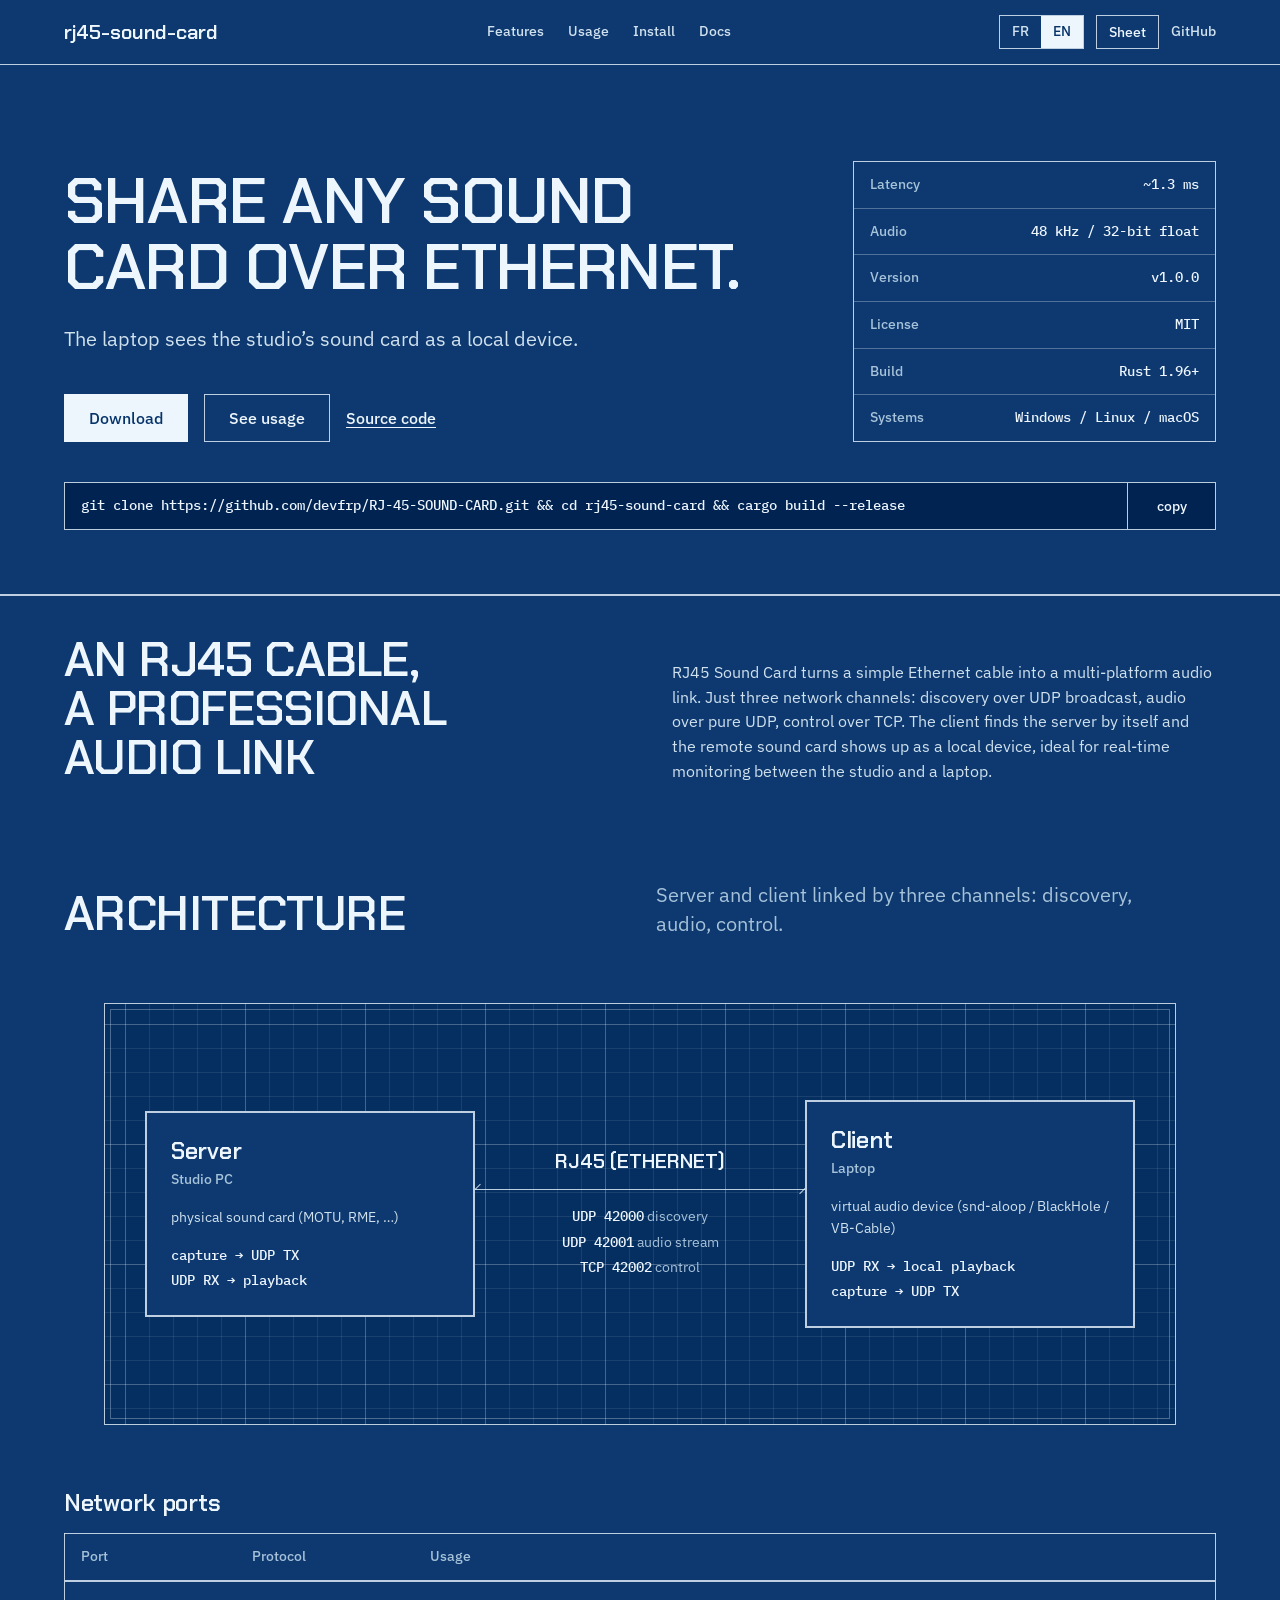
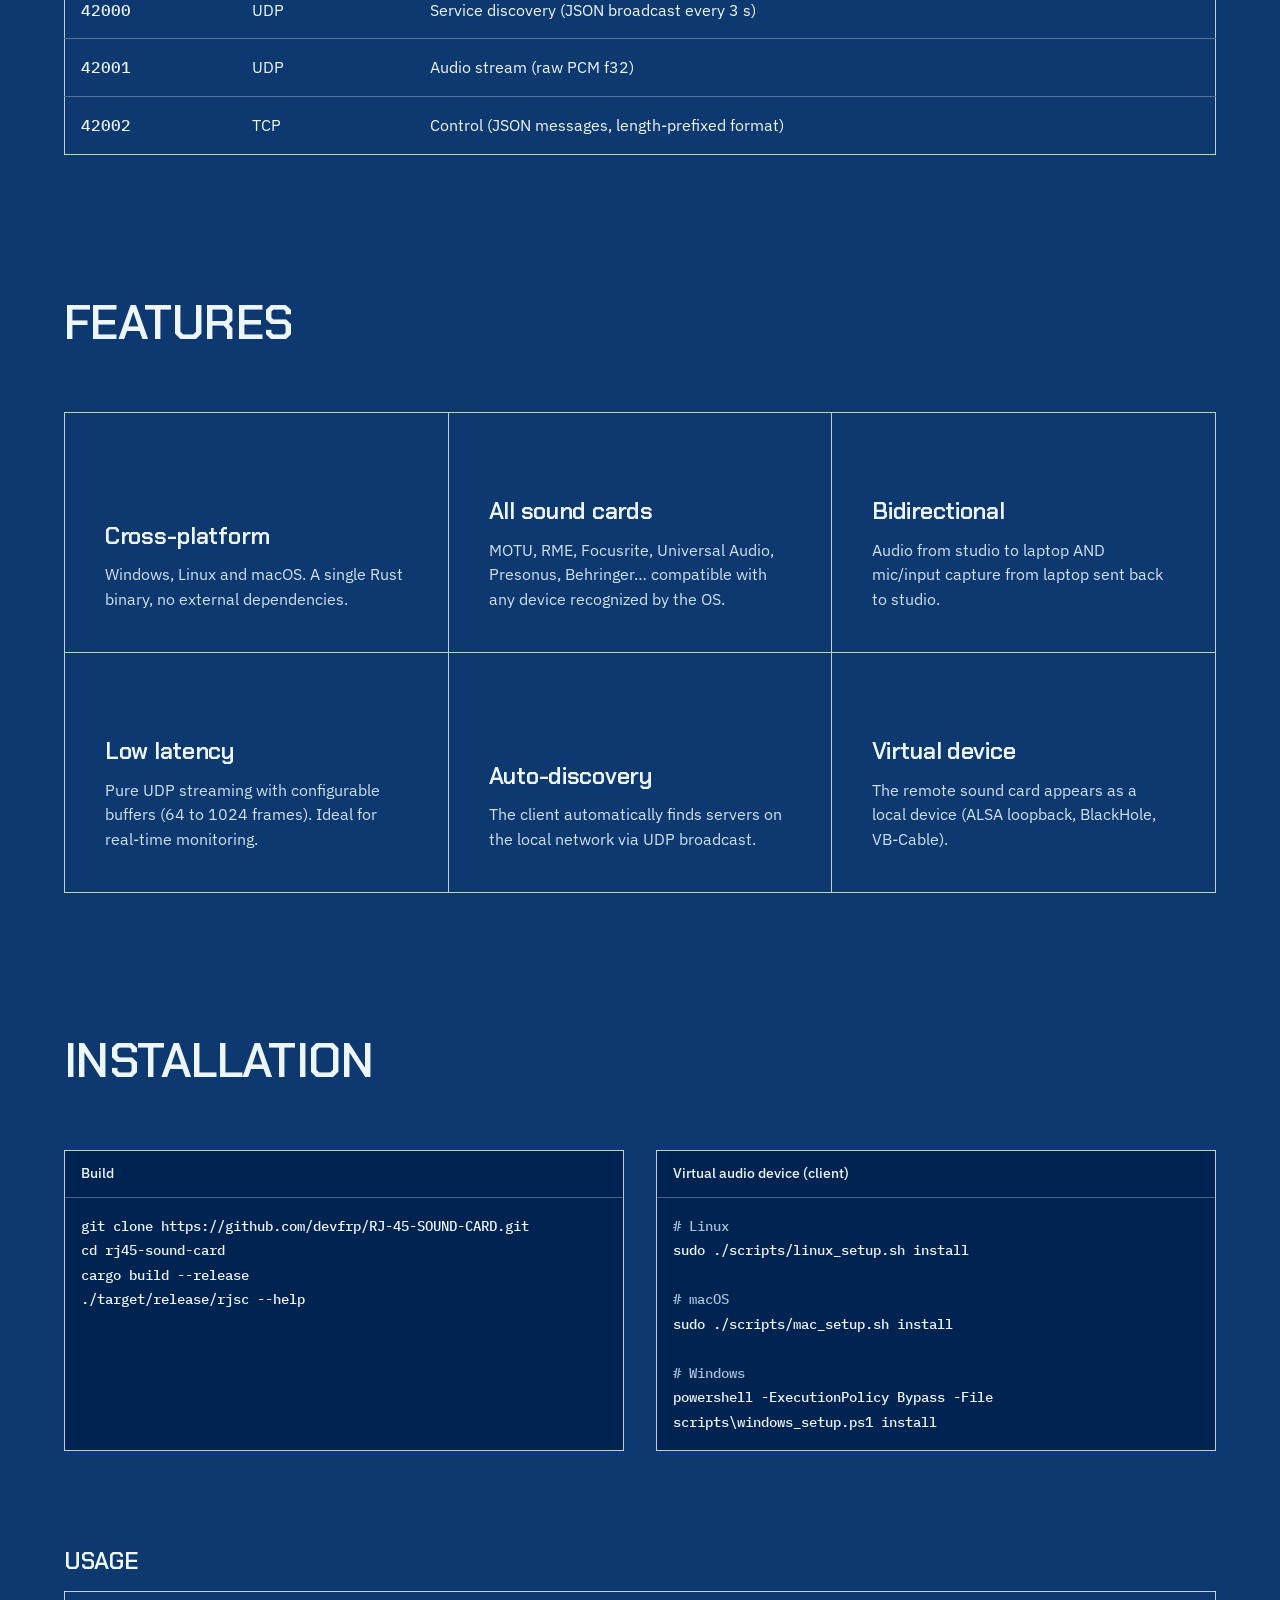
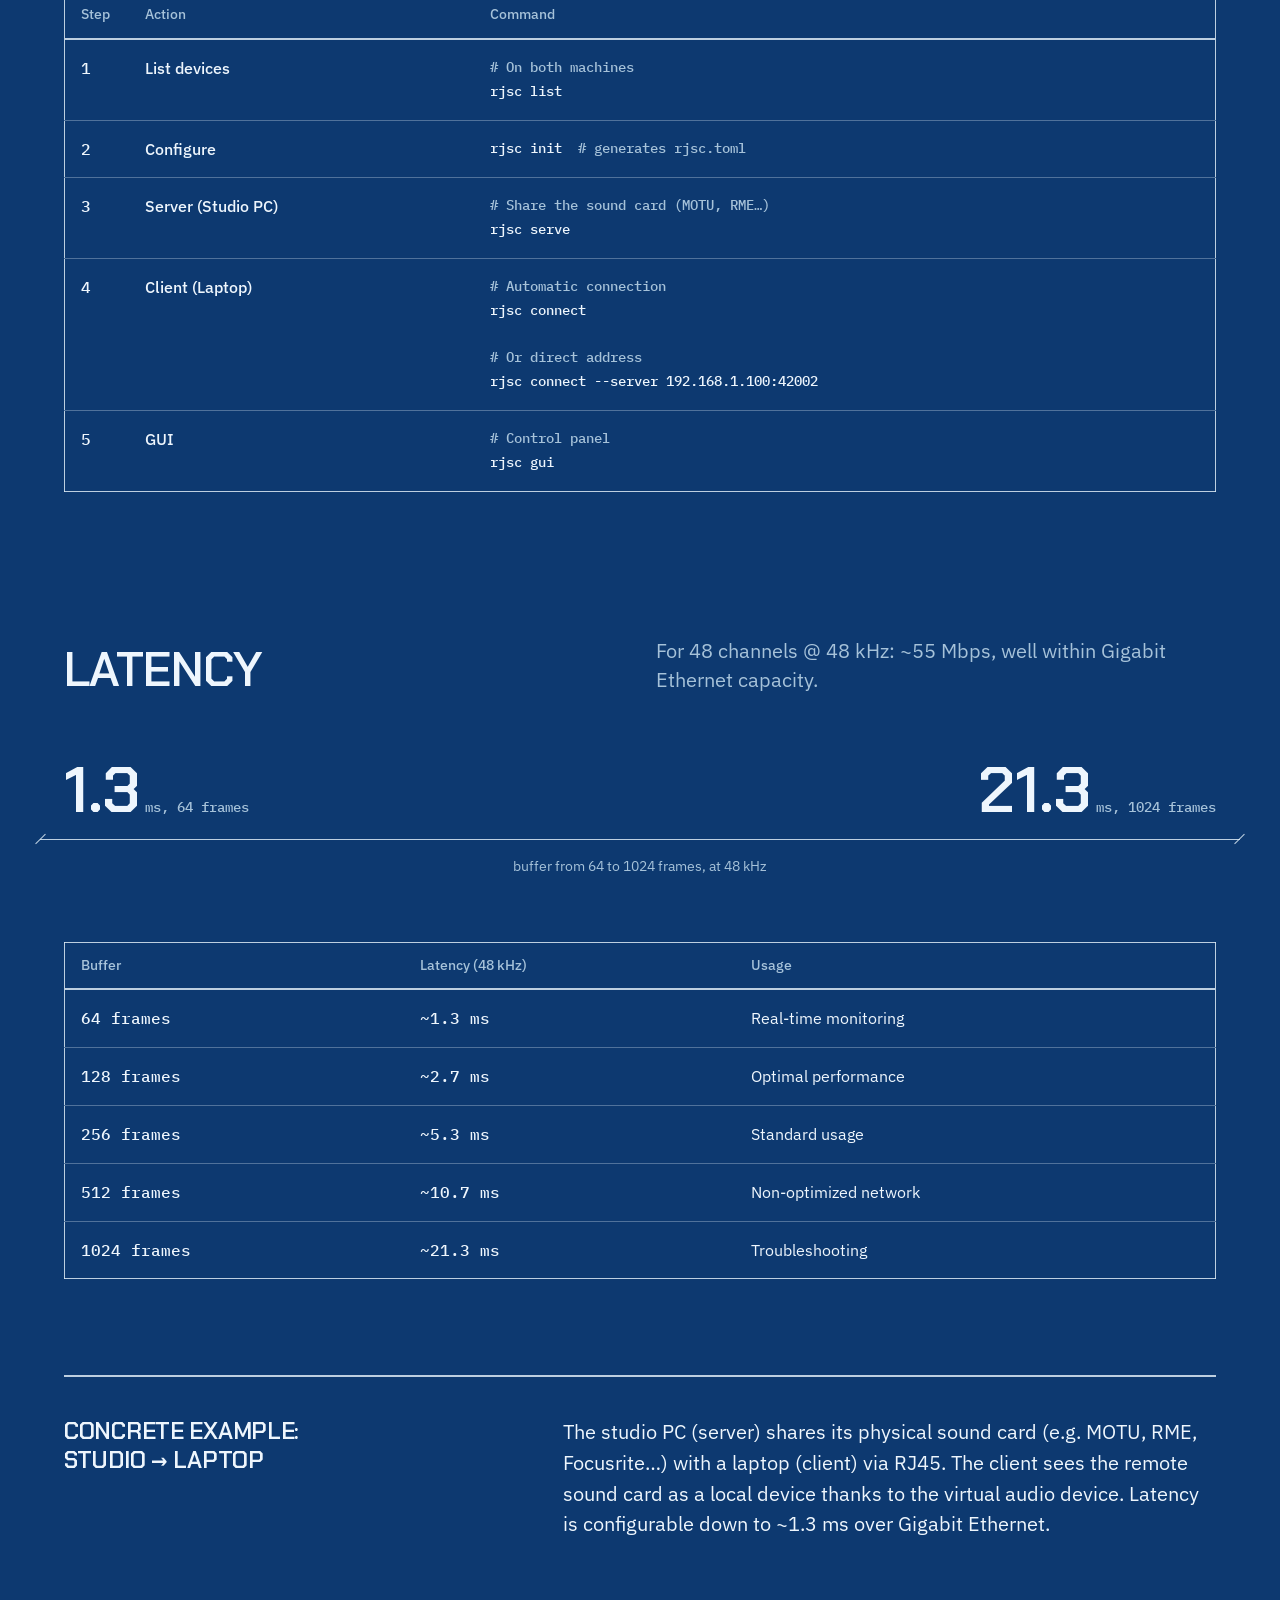
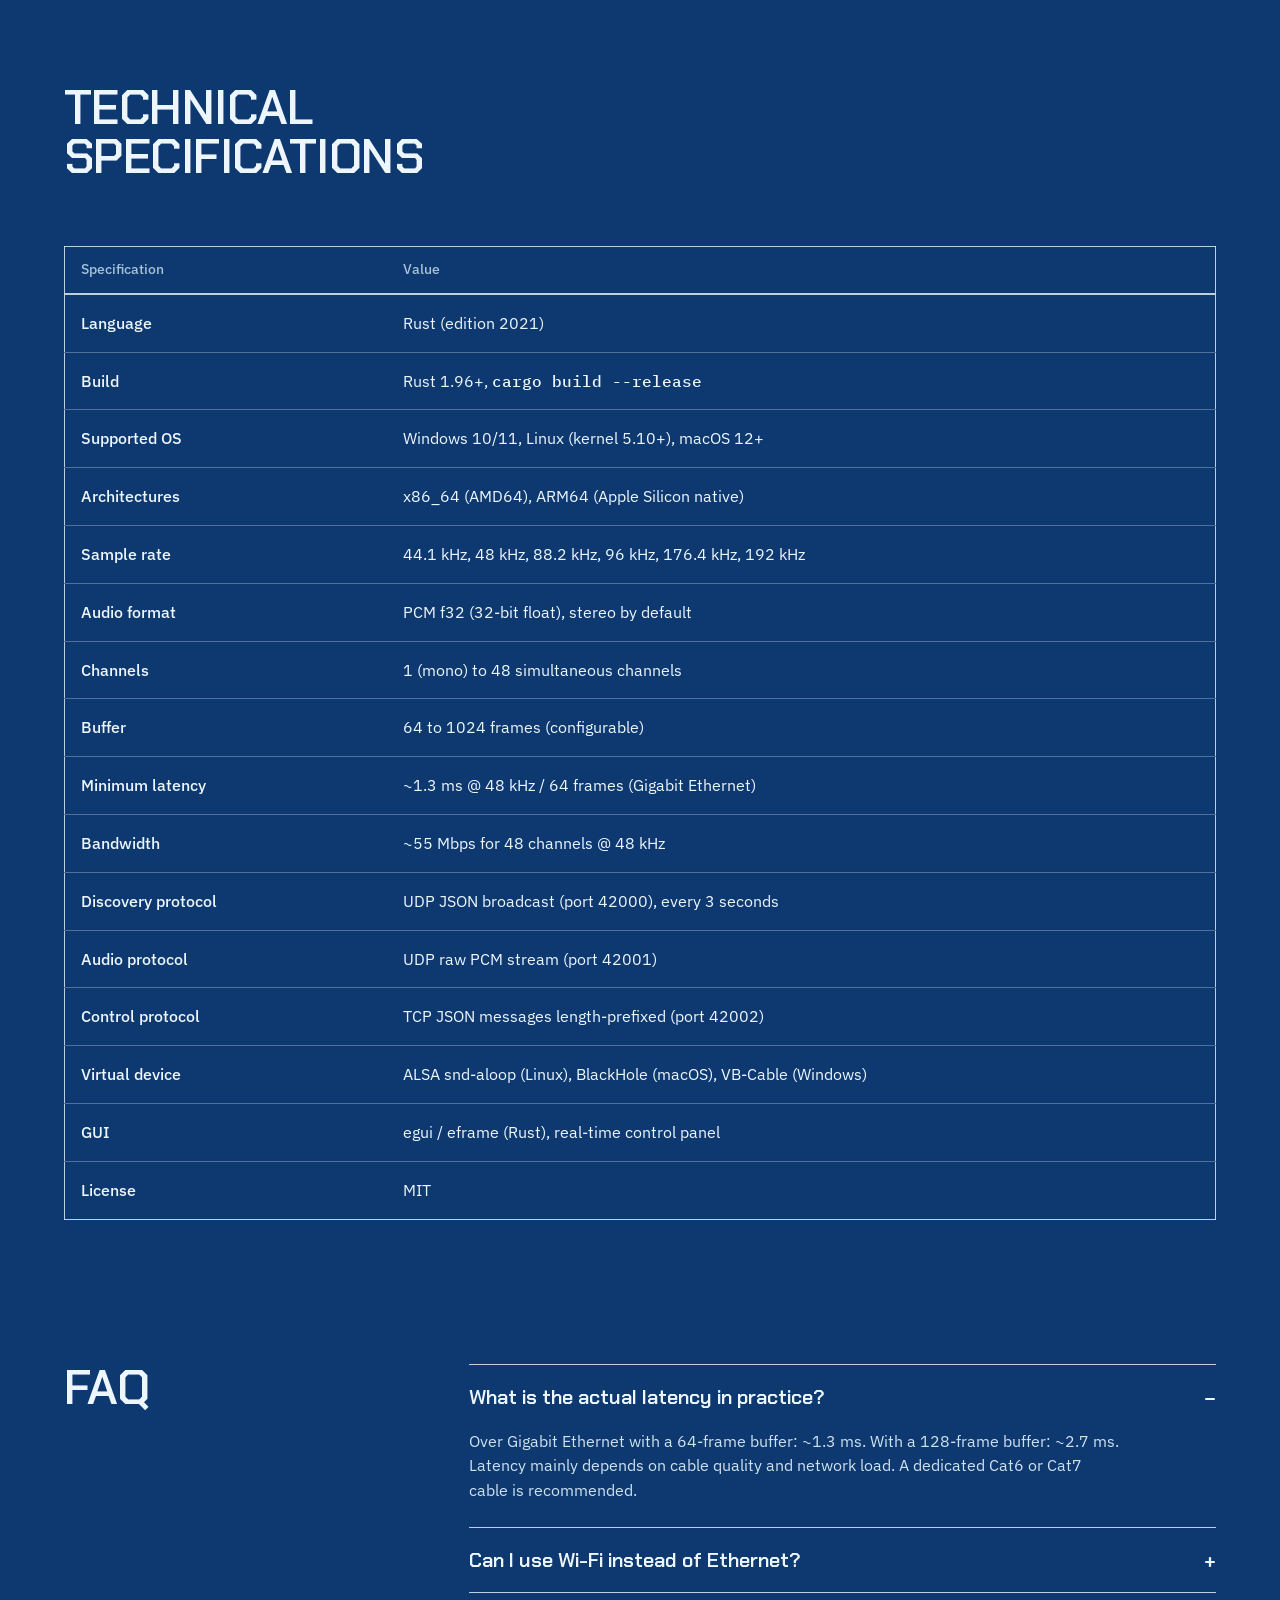
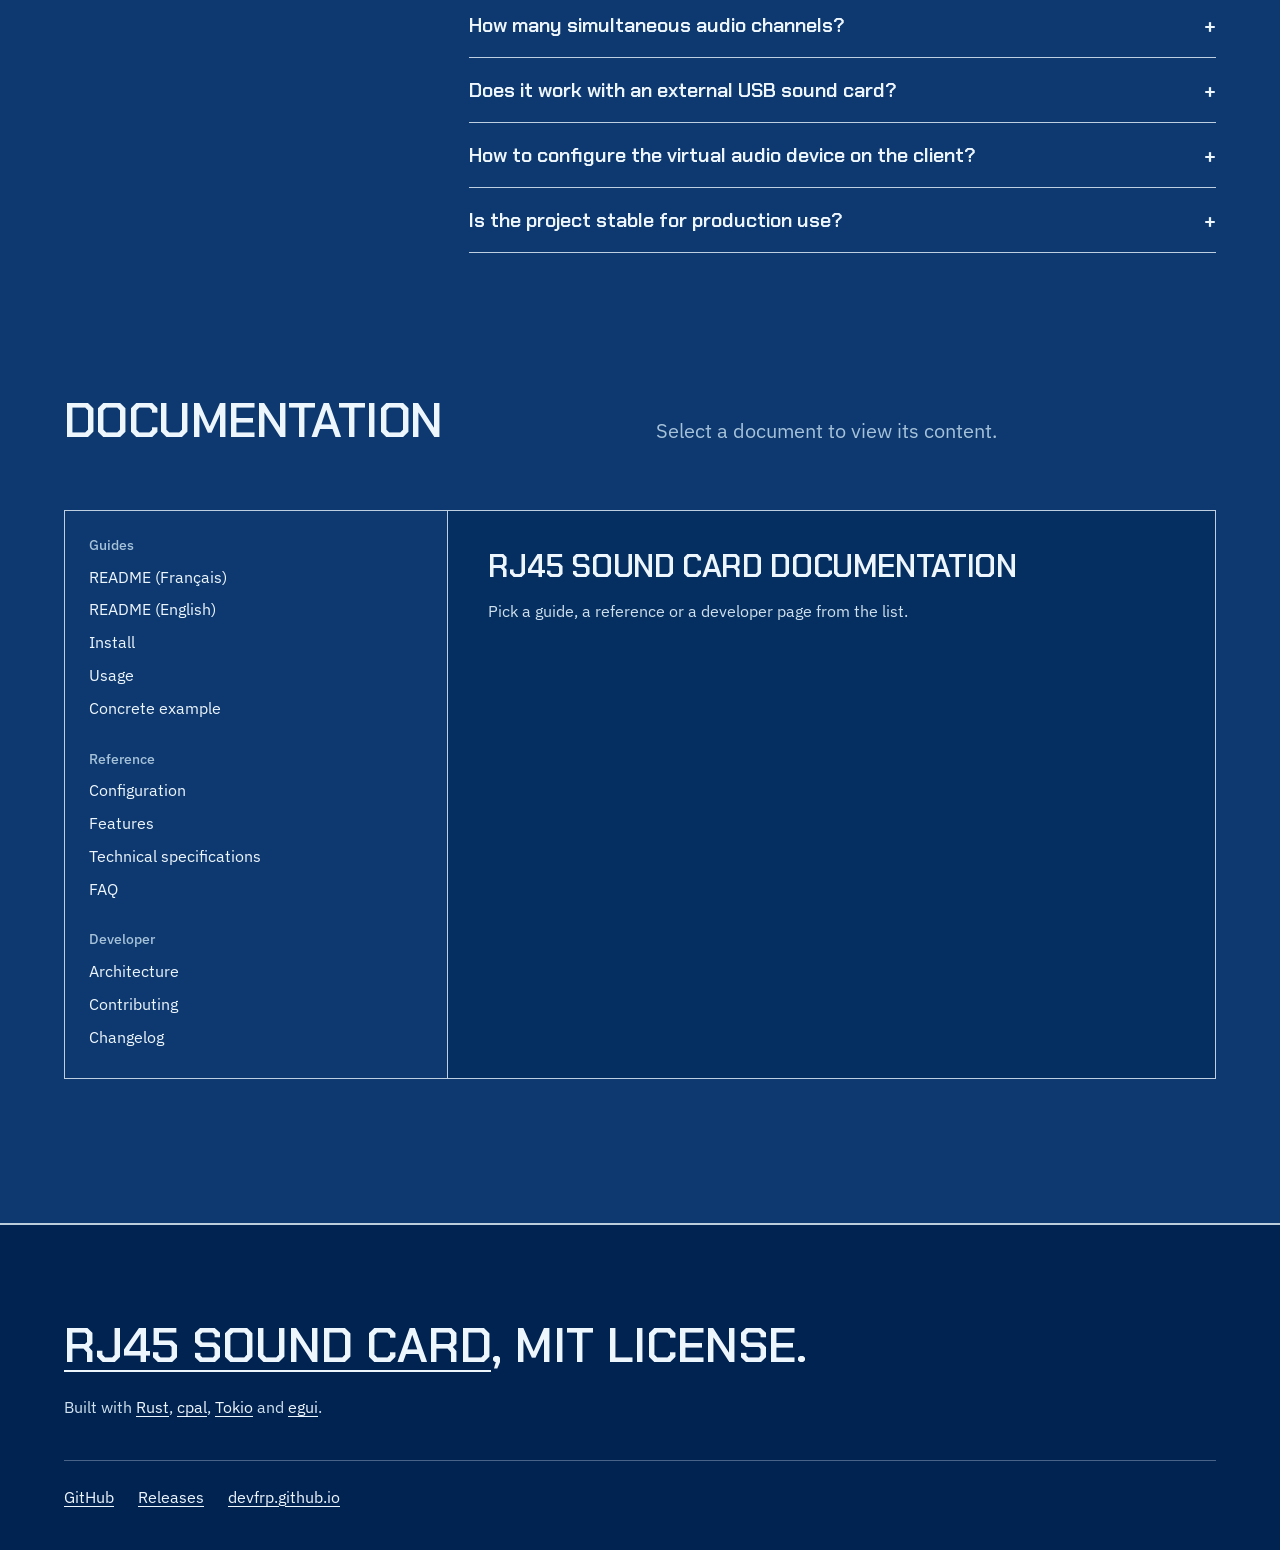
==== commit 3e12f02e: "Refonte du site (Hallmark, thème Blueprint) Site FR + EN refait : hero en bannière avec la fiche tec" ====
--- a/docs/index.en.html
+++ b/docs/index.en.html
@@ -4,502 +4,242 @@
 <meta charset="utf-8">
 <meta name="viewport" content="width=device-width, initial-scale=1">
 <title>RJ45 Sound Card</title>
-<meta name="description" content="RJ45 Sound Card — Network audio bridge. Share any sound card over Ethernet (RJ45) between Windows, Linux, and macOS. Low-latency UDP streaming.">
-<meta name="keywords" content="audio, ethernet, sound card, network, low latency, rust, RJ45, UDP, streaming">
-<meta name="author" content="devfrp">
-<meta property="og:title" content="RJ45 Sound Card — Share your sound card over Ethernet">
-<meta property="og:description" content="Low-latency network audio bridge. Turn an RJ45 cable into a professional multi-platform audio link.">
-<link rel="icon" href="data:image/svg+xml,<svg xmlns='http://www.w3.org/2000/svg' viewBox='0 0 32 32'><rect width='32' height='32' rx='5' fill='%230d1013'/><path d='M8 22 v-8 h16 v8 M12 14 v-4 M16 14 v-4 M20 14 v-4' fill='none' stroke='%233ec1cf' stroke-width='2' stroke-linejoin='round' stroke-linecap='round'/></svg>">
-<style>
-  :root{
-    /* light: cool datasheet */
-    --bg:#eceff2; --panel:#ffffff; --panel2:#f3f5f7; --term:#12161b;
-    --line:#d3dae0; --line2:#bcc6cf; --ink:#141a20; --dim:#5c6a76;
-    --amber:#0c7c8a; --amber-ink:#095f6a; --lock:#2f9e44;
-    --grid:#e2e7ec;
-    --mono:"SFMono-Regular",ui-monospace,"JetBrains Mono",Menlo,Consolas,monospace;
-    --sans:system-ui,-apple-system,"Segoe UI",Roboto,Helvetica,Arial,sans-serif;
-  }
-  @media (prefers-color-scheme:dark){
-    :root{
-      --bg:#0d1013; --panel:#14181d; --panel2:#191f26; --term:#0a0d10;
-      --line:#262e37; --line2:#3a4753; --ink:#ccd4da; --dim:#7c8791;
-      --amber:#3ec1cf; --amber-ink:#63d2de; --lock:#57c96a; --grid:#1a2027;
-    }
-  }
-  :root[data-theme="light"]{
-    --bg:#eceff2; --panel:#ffffff; --panel2:#f3f5f7; --term:#12161b;
-    --line:#d3dae0; --line2:#bcc6cf; --ink:#141a20; --dim:#5c6a76;
-    --amber:#0c7c8a; --amber-ink:#095f6a; --lock:#2f9e44; --grid:#e2e7ec;
-  }
-  :root[data-theme="dark"]{
-    --bg:#0d1013; --panel:#14181d; --panel2:#191f26; --term:#0a0d10;
-    --line:#262e37; --line2:#3a4753; --ink:#ccd4da; --dim:#7c8791;
-    --amber:#3ec1cf; --amber-ink:#63d2de; --lock:#57c96a; --grid:#1a2027;
-  }
-
-  *{box-sizing:border-box}
-  html{scroll-behavior:smooth}
-  @media (prefers-reduced-motion:reduce){html{scroll-behavior:auto}}
-  body{margin:0;background:var(--bg);color:var(--ink);font-family:var(--sans);
-    line-height:1.62;-webkit-font-smoothing:antialiased;font-size:16px}
-  a{color:var(--amber);text-decoration:none}
-  a:hover{text-decoration:underline}
-  :focus-visible{outline:2px solid var(--amber);outline-offset:2px}
-  .wrap{max-width:1000px;margin:0 auto;padding:0 22px}
-  .mono{font-family:var(--mono)}
-  .lab{font-family:var(--mono);font-size:.72rem;letter-spacing:.16em;text-transform:uppercase;color:var(--dim)}
-
-  /* top bar */
-  .bar{position:sticky;top:0;z-index:30;background:color-mix(in srgb,var(--bg) 88%,transparent);
-    backdrop-filter:blur(8px);border-bottom:1px solid var(--line)}
-  .bar .wrap{display:flex;align-items:center;gap:18px;height:56px}
-  .logo{display:flex;align-items:center;gap:10px;font-family:var(--mono);font-weight:600;
-    letter-spacing:.02em;color:var(--ink)}
-  .logo svg{display:block}
-  .bar nav{margin-left:auto;display:flex;gap:20px;align-items:center}
-  .bar nav a{font-family:var(--mono);font-size:.8rem;color:var(--dim);letter-spacing:.03em}
-  .bar nav a:hover{color:var(--ink);text-decoration:none}
-  .bar .gh{border:1px solid var(--line2);padding:6px 12px;border-radius:5px;color:var(--ink)}
-  .bar .gh:hover{border-color:var(--amber)}
-  #themetog{background:none;border:1px solid var(--line2);color:var(--dim);border-radius:5px;
-    width:30px;height:30px;cursor:pointer;font-size:.9rem}
-  #themetog:hover{color:var(--ink);border-color:var(--amber)}
-  .langsel{display:inline-flex;border:1px solid var(--line2);border-radius:5px;overflow:hidden;
-    font-family:var(--mono);font-size:.74rem}
-  .langsel a{padding:5px 9px;color:var(--dim);letter-spacing:.04em}
-  .langsel a:hover{color:var(--ink);text-decoration:none}
-  .langsel a.active{background:var(--amber);color:#0d1013}
-  @media(max-width:680px){.bar nav a.opt{display:none}}
-
-  /* hero */
-  .hero{border-bottom:1px solid var(--line);position:relative}
-  .hero .wrap{padding:60px 22px 0}
-  .tag{display:inline-flex;align-items:center;gap:9px}
-  .tag .led{width:8px;height:8px;border-radius:50%;background:var(--lock);
-    box-shadow:0 0 8px 1px color-mix(in srgb,var(--lock) 60%,transparent)}
-  h1{font-size:clamp(2.2rem,6.4vw,3.9rem);line-height:1.02;letter-spacing:-.02em;
-    margin:18px 0 0;text-wrap:balance;font-weight:800}
-  h1 .u{color:var(--amber)}
-  .sub{font-size:clamp(1.02rem,2.3vw,1.24rem);color:var(--dim);max-width:640px;margin:14px 0 0}
-  .cta{display:flex;flex-wrap:wrap;gap:11px;margin:26px 0 34px}
-  .btn{font-family:var(--mono);font-size:.86rem;border-radius:5px;padding:11px 18px;
-    border:1px solid var(--line2);color:var(--ink);cursor:pointer;background:var(--panel);
-    transition:border-color .12s,transform .12s;letter-spacing:.02em}
-  .btn:hover{text-decoration:none;transform:translateY(-1px);border-color:var(--amber)}
-  .btn.p{background:var(--amber);color:#0d1013;border-color:var(--amber);font-weight:600}
-
-  /* terminal command */
-  .term{background:var(--term);border:1px solid var(--line);border-radius:6px;
-    display:flex;align-items:center;gap:12px;padding:13px 13px 13px 16px;max-width:660px}
-  .term .p{color:var(--amber);font-family:var(--mono);user-select:none}
-  .term code{font-family:var(--mono);color:#d6dee6;font-size:.86rem;flex:1;overflow-x:auto;white-space:nowrap}
-  .term button{font-family:var(--mono);background:#20272f;border:1px solid #313b45;color:#9aa6b1;
-    border-radius:4px;padding:6px 11px;cursor:pointer;font-size:.76rem;white-space:nowrap}
-  .term button:hover{color:#fff;border-color:var(--amber)}
-
-  /* scope */
-  .scope{margin-top:40px;border-top:1px solid var(--line);position:relative;height:118px}
-  .scope canvas{display:block;width:100%;height:118px}
-  .scope .rd{position:absolute;top:10px;right:16px;font-family:var(--mono);font-size:.68rem;
-    letter-spacing:.12em;color:var(--dim)}
-
-  /* section scaffold */
-  .sec{border-bottom:1px solid var(--line);padding:56px 0}
-  .head{display:flex;align-items:baseline;gap:14px;margin-bottom:8px}
-  .head .idx{font-family:var(--mono);font-size:.72rem;color:var(--amber);letter-spacing:.1em}
-  h2{font-size:clamp(1.45rem,3.6vw,2rem);margin:0;letter-spacing:-.01em;font-weight:750;text-wrap:balance}
-  .lede{color:var(--dim);max-width:640px;margin:14px 0 30px}
-  h3.sub-h{font-family:var(--mono);font-size:.8rem;letter-spacing:.06em;color:var(--dim);
-    text-transform:uppercase;margin:30px 0 12px}
-
-  /* modules */
-  .mods{display:grid;gap:1px;background:var(--line);border:1px solid var(--line);border-radius:6px;
-    grid-template-columns:repeat(auto-fit,minmax(250px,1fr));overflow:hidden}
-  .mod{background:var(--panel);padding:22px}
-  .mod:hover{background:var(--panel2)}
-  .mod .lab{margin-bottom:9px}
-  .mod h3{margin:0 0 5px;font-size:1.04rem}
-  .mod p{margin:0;color:var(--dim);font-size:.92rem}
-  .mod h3 code,.mod p code{font-family:var(--mono);font-size:.86em;color:var(--amber-ink)}
-
-  /* register readout table */
-  .rdout{border:1px solid var(--line);border-radius:6px;overflow:hidden;overflow-x:auto}
-  .rdout table{width:100%;border-collapse:collapse;min-width:520px}
-  .rdout th{font-family:var(--mono);font-size:.68rem;letter-spacing:.12em;text-transform:uppercase;
-    color:var(--dim);text-align:left;padding:11px 16px;background:var(--panel2);border-bottom:1px solid var(--line)}
-  .rdout td{padding:13px 16px;border-bottom:1px solid var(--line);vertical-align:top;font-size:.92rem}
-  .rdout tr:last-child td{border-bottom:none}
-  .rdout tr:hover td{background:var(--panel2)}
-  .rdout .v{font-family:var(--mono);color:var(--amber);white-space:nowrap;font-size:.86rem}
-  .rdout td b{font-weight:650} .rdout td span{color:var(--dim)}
-
-  /* signal flow */
-  .flow{display:grid;gap:12px}
-  .node{border:1px solid var(--line);border-radius:6px;background:var(--panel);padding:16px 18px;
-    display:grid;grid-template-columns:auto 1fr;gap:16px;align-items:center}
-  .node .n{font-family:var(--mono);font-size:.82rem;color:var(--amber);white-space:nowrap}
-  .node .d{color:var(--dim);font-size:.92rem}
-  .node.hw{border-color:var(--amber);border-left-width:3px}
-  .flow .arrow{font-family:var(--mono);color:var(--line2);text-align:center;font-size:.8rem;line-height:1.5}
-  .flow .arrow .lab{display:block}
-  @media(max-width:560px){.node{grid-template-columns:1fr}.node .n{white-space:normal}}
-
-  /* cols */
-  .cols{display:grid;gap:18px;grid-template-columns:1fr 1fr}
-  @media(max-width:680px){.cols{grid-template-columns:1fr}}
-  pre.blk{background:var(--term);border:1px solid var(--line);border-radius:6px;padding:16px;
-    overflow-x:auto;font-family:var(--mono);font-size:.82rem;color:#d6dee6;line-height:1.7;margin:0}
-  pre.blk .c{color:#6f7c88} pre.blk .f{color:var(--amber)}
-  .cols h3{font-family:var(--mono);font-size:.8rem;letter-spacing:.06em;color:var(--dim);
-    text-transform:uppercase;margin:0 0 10px}
-  .cols .gap{margin-top:18px}
-
-  /* faq */
-  .faq{display:grid;gap:12px}
-  .qa{border:1px solid var(--line);border-radius:6px;background:var(--panel);padding:18px 20px}
-  .qa h3{margin:0 0 7px;font-size:1rem;font-weight:650}
-  .qa h3::before{content:"Q ";font-family:var(--mono);font-size:.78rem;color:var(--amber);letter-spacing:.1em}
-  .qa p{margin:0;color:var(--dim);font-size:.93rem}
-  .qa code{font-family:var(--mono);font-size:.86em;color:var(--amber-ink)}
-
-  /* docs browser */
-  .docs{display:grid;grid-template-columns:250px 1fr;gap:18px;align-items:start}
-  @media(max-width:680px){.docs{grid-template-columns:1fr}}
-  .docs-side{border:1px solid var(--line);border-radius:6px;background:var(--panel);padding:16px 18px}
-  .docs-side .lab{margin:14px 0 6px}
-  .docs-side .lab:first-child{margin-top:0}
-  .docs-side a{display:block;font-size:.9rem;padding:3px 0;color:var(--ink)}
-  .docs-side a:hover{color:var(--amber);text-decoration:none}
-  .docs-main{border:1px solid var(--line);border-radius:6px;background:var(--panel);padding:22px 24px;min-height:260px}
-  .md h1,.md h2,.md h3{letter-spacing:-.01em;margin:1.2em 0 .5em}
-  .md h1:first-child,.md h2:first-child{margin-top:0}
-  .md h1{font-size:1.5rem}.md h2{font-size:1.2rem}.md h3{font-size:1.02rem}
-  .md p{margin:.6em 0;color:var(--ink);font-size:.94rem}
-  .md li{font-size:.94rem}
-  .md code{font-family:var(--mono);font-size:.86em;color:var(--amber-ink);background:var(--panel2);
-    border:1px solid var(--line);border-radius:4px;padding:1px 5px}
-  .md pre{background:var(--term);border:1px solid var(--line);border-radius:6px;padding:14px;
-    overflow-x:auto;margin:.8em 0}
-  .md pre code{background:none;border:none;padding:0;color:#d6dee6;font-size:.82rem;line-height:1.6}
-  .md blockquote{border-left:3px solid var(--amber);margin:.8em 0;padding:2px 14px;color:var(--dim)}
-  .md hr{border:none;border-top:1px solid var(--line);margin:1.2em 0}
-  .md img{max-width:100%}
-  .md .tbl{overflow-x:auto;border:1px solid var(--line);border-radius:6px;margin:.8em 0}
-  .md table{width:100%;border-collapse:collapse}
-  .md th{font-family:var(--mono);font-size:.68rem;letter-spacing:.1em;text-transform:uppercase;
-    color:var(--dim);text-align:left;padding:9px 12px;background:var(--panel2);border-bottom:1px solid var(--line)}
-  .md td{padding:9px 12px;border-bottom:1px solid var(--line);font-size:.9rem}
-  .md tr:last-child td{border-bottom:none}
-
-  footer{padding:40px 0 64px;color:var(--dim);font-size:.88rem}
-  footer .wrap{display:flex;flex-wrap:wrap;gap:20px;justify-content:space-between;align-items:flex-start}
-  footer .disc{max-width:540px}
-  footer .links{font-family:var(--mono);font-size:.82rem;display:flex;gap:8px;flex-wrap:wrap}
-  .kbd{font-family:var(--mono);background:var(--panel2);border:1px solid var(--line2);
-    padding:1px 6px;border-radius:4px;font-size:.85em;color:var(--ink)}
-</style>
+<meta name="description" content="Share any sound card over Ethernet: low-latency UDP streaming, auto-discovery, bidirectional 48 kHz audio, a single Rust binary.">
+<link rel="icon" href="data:image/svg+xml,<svg xmlns='http://www.w3.org/2000/svg' viewBox='0 0 32 32'><rect width='32' height='32' fill='%23234a8a'/><path d='M8 22 v-8 h16 v8 M11 14 v-4 h10 v4' fill='none' stroke='%23f4f7fb' stroke-width='2'/></svg>">
+<script>try{var t=localStorage.getItem('rjsc-theme');if(t==='dark'||t==='light')document.documentElement.setAttribute('data-theme',t);}catch(e){}</script>
+<link rel="preconnect" href="https://fonts.googleapis.com">
+<link rel="preconnect" href="https://fonts.gstatic.com" crossorigin>
+<link href="https://fonts.googleapis.com/css2?family=Chakra+Petch:wght@600&family=IBM+Plex+Sans:wght@400;500&family=IBM+Plex+Mono:wght@500&display=swap" rel="stylesheet">
+<link rel="stylesheet" href="style.css">
 </head>
 <body>
-
-<header class="bar"><div class="wrap">
-  <a class="logo" href="#top">
-    <svg width="26" height="26" viewBox="0 0 32 32" aria-hidden="true"><rect width="32" height="32" rx="5" fill="var(--panel2)" stroke="var(--line2)"/><path d="M8 22 v-8 h16 v8 M12 14 v-4 M16 14 v-4 M20 14 v-4" fill="none" stroke="var(--amber)" stroke-width="2" stroke-linejoin="round" stroke-linecap="round"/></svg>
-    rj45-sound-card
-  </a>
-  <nav>
-    <a class="opt" href="#features">Features</a>
-    <a class="opt" href="#usage">Usage</a>
-    <a href="#install">Install</a>
-    <a href="#docs">Docs</a>
-    <span class="langsel" role="group" aria-label="Language">
-      <a href="index.html">FR</a>
-      <a href="index.en.html" class="active" aria-current="page">EN</a>
-    </span>
-    <a class="gh" href="https://github.com/devfrp/RJ-45-SOUND-CARD">GitHub&nbsp;↗</a>
-    <button id="themetog" title="Toggle theme" aria-label="Toggle light/dark theme">◐</button>
-  </nav>
-</div></header>
+<a class="skip" href="#top">Skip to content</a>
+<header class="bar">
+  <div class="container bar__row">
+    <a class="wordmark" href="#top" aria-label="rj45-sound-card, back to top">rj45-sound-card</a>
+    <nav class="bar__links" aria-label="Sections">
+      <a href="#features">Features</a>
+      <a href="#usage">Usage</a>
+      <a href="#install">Install</a>
+      <a href="#docs">Docs</a>
+    </nav>
+    <div class="bar__tools">
+      <span class="lang" role="group" aria-label="Language"><a href="index.html" lang="fr">FR</a><a href="index.en.html" lang="en" aria-current="true">EN</a></span>
+      <button id="themetog" class="mode" type="button" title="Toggle theme" aria-label="Switch sheet">Sheet</button>
+      <a class="gh" href="https://github.com/devfrp/RJ-45-SOUND-CARD">GitHub</a>
+    </div>
+  </div>
+</header>
 
 <main id="top">
-<section class="hero">
-  <div class="wrap">
-    <span class="tag"><span class="led"></span><span class="lab">v1.0.0 · MIT · Rust 1.96+ · Windows / Linux / macOS</span></span>
-    <h1>Share any <span class="u">sound card</span><br>over Ethernet.</h1>
-    <p class="sub">The server PC shares its physical sound card — MOTU, RME, Focusrite, Universal Audio,
-    PreSonus, Behringer — with a remote PC that sees it as a local device. Low-latency UDP streaming
-    (~1.3 ms), auto-discovery over the network, bidirectional 48 kHz / 32-bit float audio.
-    A single Rust binary and zero dependencies.</p>
-    <div class="cta">
-      <a class="btn p" href="https://github.com/devfrp/RJ-45-SOUND-CARD/releases/latest">Download</a>
-      <a class="btn" href="#usage">See usage</a>
-      <a class="btn" href="https://github.com/devfrp/RJ-45-SOUND-CARD">Source code</a>
-    </div>
-    <div class="term">
-      <span class="p">$</span>
-      <code id="cmd">git clone https://github.com/devfrp/RJ-45-SOUND-CARD.git &amp;&amp; cd rj45-sound-card &amp;&amp; cargo build --release</code>
-      <button id="cpb" onclick="cp()">copy</button>
-    </div>
-  </div>
-  <div class="scope" aria-hidden="true">
-    <span class="rd">TX/RX · PCM f32 · 48 kHz · UDP 42001 · ~1.3 ms</span>
-    <canvas id="scope"></canvas>
-  </div>
-</section>
-
-<section class="sec" id="about"><div class="wrap">
-  <div class="head"><span class="idx">00</span><h2>An RJ45 cable, a professional audio link</h2></div>
-  <p class="lede">RJ45 Sound Card turns a simple Ethernet cable into a multi-platform audio link.
-  Just three network channels: discovery over UDP broadcast, audio over pure UDP, control over TCP.
-  The client finds the server by itself and the remote sound card shows up as a local device —
-  ideal for real-time monitoring between the studio and a laptop.</p>
-</div></section>
-
-<section class="sec" id="features"><div class="wrap">
-  <div class="head"><span class="idx">01</span><h2>Features</h2></div>
-  <div class="mods">
-    <div class="mod"><div class="lab">Platforms</div><h3>Cross-platform</h3>
-      <p>Windows, Linux and macOS. A single Rust binary, no external dependencies.</p></div>
-    <div class="mod"><div class="lab">Hardware</div><h3>All sound cards</h3>
-      <p>MOTU, RME, Focusrite, Universal Audio, Presonus, Behringer... compatible with any device recognized by the OS.</p></div>
-    <div class="mod"><div class="lab">Stream</div><h3>Bidirectional</h3>
-      <p>Audio from studio to laptop AND mic/input capture from laptop sent back to studio.</p></div>
-    <div class="mod"><div class="lab">Latency</div><h3>Low latency</h3>
-      <p>Pure UDP streaming with configurable buffers (64–1024 frames). Ideal for real-time monitoring.</p></div>
-    <div class="mod"><div class="lab">Network</div><h3>Auto-discovery</h3>
-      <p>The client automatically finds servers on the local network via UDP broadcast.</p></div>
-    <div class="mod"><div class="lab">Client</div><h3>Virtual device</h3>
-      <p>The remote sound card appears as a local device (ALSA loopback, BlackHole, VB-Cable).</p></div>
-  </div>
-</div></section>
-
-<section class="sec" id="arch"><div class="wrap">
-  <div class="head"><span class="idx">02</span><h2>Architecture</h2></div>
-  <p class="lede">Server and client linked by three channels: discovery, audio, control.</p>
-  <div class="flow">
-    <div class="node hw"><span class="n">SERVER · Studio PC</span><span class="d">physical sound card (MOTU, RME, …) — capture → <code class="mono">UDP TX</code> · <code class="mono">UDP RX</code> → playback</span></div>
-    <div class="arrow">↕<span class="lab">RJ45 (Ethernet) — UDP 42000 discovery · UDP 42001 audio stream · TCP 42002 control</span></div>
-    <div class="node"><span class="n">CLIENT · Laptop</span><span class="d">virtual audio device (snd-aloop / BlackHole / VB-Cable) — <code class="mono">UDP RX</code> → local playback · capture → <code class="mono">UDP TX</code></span></div>
-  </div>
-  <h3 class="sub-h">Network ports</h3>
-  <div class="rdout"><table>
-    <thead><tr><th>Port</th><th>Protocol</th><th>Usage</th></tr></thead>
-    <tbody>
-      <tr><td class="v">42000</td><td class="v">UDP</td><td>Service discovery <span>(JSON broadcast every 3s)</span></td></tr>
-      <tr><td class="v">42001</td><td class="v">UDP</td><td>Audio stream <span>(raw PCM f32)</span></td></tr>
-      <tr><td class="v">42002</td><td class="v">TCP</td><td>Control <span>(JSON messages, length-prefixed format)</span></td></tr>
-    </tbody>
-  </table></div>
-</div></section>
-
-<section class="sec" id="install"><div class="wrap">
-  <div class="head"><span class="idx">03</span><h2>Install</h2></div>
-  <div class="cols">
-    <div>
-      <h3>Build</h3>
-      <pre class="blk">git clone https://github.com/<span class="f">devfrp/RJ-45-SOUND-CARD</span>.git
+  <section class="hero">
+    <div class="container hero__grid">
+      <div>
+        <h1>Share any sound card over Ethernet.</h1>
+        <p class="lead">The laptop sees the studio’s sound card as a local device.</p>
+        <div class="hero__actions">
+          <a class="btn btn--primary" href="https://github.com/devfrp/RJ-45-SOUND-CARD/releases/latest">Download</a>
+          <a class="btn" href="#usage">See usage</a>
+          <a class="link" href="https://github.com/devfrp/RJ-45-SOUND-CARD">Source code</a>
+        </div>
+      </div>
+      <dl class="facts">
+        <div><dt>Latency</dt><dd>~1.3 ms</dd></div>
+        <div><dt>Audio</dt><dd>48 kHz / 32-bit float</dd></div>
+        <div><dt>Version</dt><dd>v1.0.0</dd></div>
+        <div><dt>License</dt><dd>MIT</dd></div>
+        <div><dt>Build</dt><dd>Rust 1.96+</dd></div>
+        <div><dt>Systems</dt><dd>Windows / Linux / macOS</dd></div>
+      </dl>
+    </div>
+    <div class="container">
+      <div class="cmd">
+        <code id="cmd">git clone https://github.com/devfrp/RJ-45-SOUND-CARD.git &amp;&amp; cd rj45-sound-card &amp;&amp; cargo build --release</code>
+        <button id="cpb" type="button" onclick="cp()">copy</button>
+      </div>
+    </div>
+  </section>
+
+  <section class="section section--s" id="arch">
+    <div class="container">
+      <div class="about" id="about">
+        <h2>An RJ45 cable, a professional audio link</h2>
+        <p>RJ45 Sound Card turns a simple Ethernet cable into a multi-platform audio link. Just three network channels: discovery over UDP broadcast, audio over pure UDP, control over TCP. The client finds the server by itself and the remote sound card shows up as a local device, ideal for real-time monitoring between the studio and a laptop.</p>
+      </div>
+      <div class="head">
+        <h2>Architecture</h2>
+        <p class="lead">Server and client linked by three channels: discovery, audio, control.</p>
+      </div>
+      <figure class="drawing" aria-label="Diagram of the link between server and client">
+        <div class="link-map">
+          <div class="node">
+            <h3>Server</h3><span class="role">Studio PC</span>
+            <p>physical sound card (MOTU, RME, …)</p>
+            <ul><li>capture → UDP TX</li><li>UDP RX → playback</li></ul>
+          </div>
+          <div class="wire">
+            <span class="wire__name">RJ45 (Ethernet)</span>
+            <div class="dim" aria-hidden="true"></div>
+            <ul class="ports">
+              <li><b>UDP 42000</b> <span>discovery</span></li>
+              <li><b>UDP 42001</b> <span>audio stream</span></li>
+              <li><b>TCP 42002</b> <span>control</span></li>
+            </ul>
+          </div>
+          <div class="node">
+            <h3>Client</h3><span class="role">Laptop</span>
+            <p>virtual audio device (snd-aloop / BlackHole / VB-Cable)</p>
+            <ul><li>UDP RX → local playback</li><li>capture → UDP TX</li></ul>
+          </div>
+        </div>
+      </figure>
+      <div class="after-drawing">
+        <h3 class="subhead">Network ports</h3>
+        <table class="register">
+          <thead><tr><th scope="col">Port</th><th scope="col">Protocol</th><th scope="col">Usage</th></tr></thead>
+          <tbody>
+            <tr><td class="num">42000</td><td>UDP</td><td>Service discovery (JSON broadcast every 3 s)</td></tr>
+            <tr><td class="num">42001</td><td>UDP</td><td>Audio stream (raw PCM f32)</td></tr>
+            <tr><td class="num">42002</td><td>TCP</td><td>Control (JSON messages, length-prefixed format)</td></tr>
+          </tbody>
+        </table>
+      </div>
+    </div>
+  </section>
+
+  <section class="section" id="features">
+    <div class="container">
+      <div class="head"><h2>Features</h2></div>
+      <div class="cells">
+        <div><h3>Cross-platform</h3><p>Windows, Linux and macOS. A single Rust binary, no external dependencies.</p></div>
+        <div><h3>All sound cards</h3><p>MOTU, RME, Focusrite, Universal Audio, Presonus, Behringer… compatible with any device recognized by the OS.</p></div>
+        <div><h3>Bidirectional</h3><p>Audio from studio to laptop AND mic/input capture from laptop sent back to studio.</p></div>
+        <div><h3>Low latency</h3><p>Pure UDP streaming with configurable buffers (64 to 1024 frames). Ideal for real-time monitoring.</p></div>
+        <div><h3>Auto-discovery</h3><p>The client automatically finds servers on the local network via UDP broadcast.</p></div>
+        <div><h3>Virtual device</h3><p>The remote sound card appears as a local device (ALSA loopback, BlackHole, VB-Cable).</p></div>
+      </div>
+    </div>
+  </section>
+
+  <section class="section" id="install">
+    <div class="container">
+      <div class="head"><h2>Installation</h2></div>
+      <div class="two">
+        <figure class="code"><figcaption>Build</figcaption><pre>git clone https://github.com/devfrp/RJ-45-SOUND-CARD.git
 cd rj45-sound-card
 cargo build --release
-./target/release/rjsc --help</pre>
-    </div>
-    <div>
-      <h3>Virtual audio device (client)</h3>
-      <pre class="blk"><span class="c"># Linux 🐧</span>
+./target/release/rjsc --help</pre></figure>
+        <figure class="code"><figcaption>Virtual audio device (client)</figcaption><pre><span class="c"># Linux</span>
 sudo ./scripts/linux_setup.sh install
 
-<span class="c"># macOS 🍎</span>
+<span class="c"># macOS</span>
 sudo ./scripts/mac_setup.sh install
 
-<span class="c"># Windows 🪟</span>
-powershell -ExecutionPolicy Bypass -File scripts\windows_setup.ps1 install</pre>
-    </div>
+<span class="c"># Windows</span>
+powershell -ExecutionPolicy Bypass -File scripts\windows_setup.ps1 install</pre></figure>
+      </div>
+      <div class="usage" id="usage">
+        <h2 class="subhead">Usage</h2>
+        <table class="register">
+          <thead><tr><th scope="col">Step</th><th scope="col">Action</th><th scope="col">Command</th></tr></thead>
+          <tbody><tr><td>1</td><td>List devices</td><td><pre><span class="c"># On both machines</span>
+rjsc list</pre></td></tr><tr><td>2</td><td>Configure</td><td><pre>rjsc init  <span class="c"># generates rjsc.toml</span></pre></td></tr><tr><td>3</td><td>Server (Studio PC)</td><td><pre><span class="c"># Share the sound card (MOTU, RME…)</span>
+rjsc serve</pre></td></tr><tr><td>4</td><td>Client (Laptop)</td><td><pre><span class="c"># Automatic connection</span>
+rjsc connect
+
+<span class="c"># Or direct address</span>
+rjsc connect --server 192.168.1.100:42002</pre></td></tr><tr><td>5</td><td>GUI</td><td><pre><span class="c"># Control panel</span>
+rjsc gui</pre></td></tr></tbody>
+        </table>
+        
+      </div>
+    </div>
+  </section>
+
+  <section class="section" id="latency">
+    <div class="container">
+      <div class="head"><h2>Latency</h2><p class="lead">For 48 channels @ 48 kHz: ~55 Mbps, well within Gigabit Ethernet capacity.</p></div>
+      <div class="span" aria-hidden="true">
+        <div class="span__ends"><span><b>1.3</b> <small>ms, 64 frames</small></span><span><b>21.3</b> <small>ms, 1024 frames</small></span></div>
+        <div class="dim"></div>
+        <p class="span__label">buffer from 64 to 1024 frames, at 48 kHz</p>
+      </div>
+      <table class="register">
+        <thead><tr><th scope="col">Buffer</th><th scope="col">Latency (48 kHz)</th><th scope="col">Usage</th></tr></thead>
+        <tbody><tr><td class="num">64 frames</td><td class="num">~1.3 ms</td><td>Real-time monitoring</td></tr><tr><td class="num">128 frames</td><td class="num">~2.7 ms</td><td>Optimal performance</td></tr><tr><td class="num">256 frames</td><td class="num">~5.3 ms</td><td>Standard usage</td></tr><tr><td class="num">512 frames</td><td class="num">~10.7 ms</td><td>Non-optimized network</td></tr><tr><td class="num">1024 frames</td><td class="num">~21.3 ms</td><td>Troubleshooting</td></tr></tbody>
+      </table>
+      <div class="example" id="example">
+        <h2 class="subhead">Concrete example: studio → laptop</h2>
+        <p>The studio PC (server) shares its physical sound card (e.g. MOTU, RME, Focusrite…) with a laptop (client) via RJ45. The client sees the remote sound card as a local device thanks to the virtual audio device. Latency is configurable down to ~1.3 ms over Gigabit Ethernet.</p>
+      </div>
+    </div>
+  </section>
+
+  <section class="section" id="specs">
+    <div class="container">
+      <div class="head"><h2>Technical specifications</h2></div>
+      <table class="register register--wide">
+        <thead><tr><th scope="col">Specification</th><th scope="col">Value</th></tr></thead>
+        <tbody><tr><td>Language</td><td>Rust (edition 2021)</td></tr><tr><td>Build</td><td>Rust 1.96+, <code>cargo build --release</code></td></tr><tr><td>Supported OS</td><td>Windows 10/11, Linux (kernel 5.10+), macOS 12+</td></tr><tr><td>Architectures</td><td>x86_64 (AMD64), ARM64 (Apple Silicon native)</td></tr><tr><td>Sample rate</td><td>44.1 kHz, 48 kHz, 88.2 kHz, 96 kHz, 176.4 kHz, 192 kHz</td></tr><tr><td>Audio format</td><td>PCM f32 (32-bit float), stereo by default</td></tr><tr><td>Channels</td><td>1 (mono) to 48 simultaneous channels</td></tr><tr><td>Buffer</td><td>64 to 1024 frames (configurable)</td></tr><tr><td>Minimum latency</td><td>~1.3 ms @ 48 kHz / 64 frames (Gigabit Ethernet)</td></tr><tr><td>Bandwidth</td><td>~55 Mbps for 48 channels @ 48 kHz</td></tr><tr><td>Discovery protocol</td><td>UDP JSON broadcast (port 42000), every 3 seconds</td></tr><tr><td>Audio protocol</td><td>UDP raw PCM stream (port 42001)</td></tr><tr><td>Control protocol</td><td>TCP JSON messages length-prefixed (port 42002)</td></tr><tr><td>Virtual device</td><td>ALSA snd-aloop (Linux), BlackHole (macOS), VB-Cable (Windows)</td></tr><tr><td>GUI</td><td>egui / eframe (Rust), real-time control panel</td></tr><tr><td>License</td><td>MIT</td></tr></tbody>
+      </table>
+    </div>
+  </section>
+
+  <section class="section" id="faq">
+    <div class="container faq">
+      <h2>FAQ</h2>
+      <div>
+<details open><summary>What is the actual latency in practice?</summary><p>Over Gigabit Ethernet with a 64-frame buffer: ~1.3 ms. With a 128-frame buffer: ~2.7 ms. Latency mainly depends on cable quality and network load. A dedicated Cat6 or Cat7 cable is recommended.</p></details>
+<details><summary>Can I use Wi-Fi instead of Ethernet?</summary><p>Technically yes, but it is strongly discouraged. Wi-Fi introduces jitter and packet loss that degrade audio. Gigabit Ethernet is required for professional-grade latency.</p></details>
+<details><summary>How many simultaneous audio channels?</summary><p>Up to 48 simultaneous channels in 48 kHz stereo. The required bandwidth is about 55 Mbps, well below the 1000 Mbps of Gigabit Ethernet.</p></details>
+<details><summary>Does it work with an external USB sound card?</summary><p>Yes. The server shares any device recognized by the OS: internal PCIe cards, USB interfaces, FireWire, Thunderbolt. The client receives the stream as a local device.</p></details>
+<details><summary>How to configure the virtual audio device on the client?</summary><p>Linux: <code>sudo ./scripts/linux_setup.sh install</code> (installs snd-aloop). macOS: <code>sudo ./scripts/mac_setup.sh install</code> (installs BlackHole). Windows: provided PowerShell script (VB-Cable).</p></details>
+<details><summary>Is the project stable for production use?</summary><p>The project is functional for monitoring and light production sessions. We recommend prior testing before any use in critical environments.</p></details>
+      </div>
+    </div>
+  </section>
+
+  <section class="section" id="docs">
+    <div class="container">
+      <div class="head"><h2>Documentation</h2><p class="lead">Select a document to view its content.</p></div>
+      <div class="docs">
+        <div class="docs-side" id="docSide"></div>
+        <div class="docs-main"><div class="md" id="docMain">
+          <h2>RJ45 Sound Card documentation</h2>
+          <p>Pick a guide, a reference or a developer page from the list.</p>
+        </div></div>
+      </div>
+    </div>
+  </section>
+</main>
+
+<footer class="foot">
+  <div class="container">
+    <p class="foot__line"><a href="https://github.com/devfrp/RJ-45-SOUND-CARD">RJ45 Sound Card</a>, MIT License.</p>
+    <p class="foot__built">Built with <a href="https://www.rust-lang.org/">Rust</a>, <a href="https://github.com/RustAudio/cpal">cpal</a>, <a href="https://tokio.rs/">Tokio</a> and <a href="https://github.com/emilk/egui">egui</a>.</p>
+    <nav class="foot__links" aria-label="Links">
+      <a href="https://github.com/devfrp/RJ-45-SOUND-CARD">GitHub</a>
+      <a href="https://github.com/devfrp/RJ-45-SOUND-CARD/releases/latest">Releases</a>
+      <a href="https://devfrp.github.io">devfrp.github.io</a>
+    </nav>
   </div>
-</div></section>
-
-<section class="sec" id="usage"><div class="wrap">
-  <div class="head"><span class="idx">04</span><h2>Usage</h2></div>
-  <div class="cols">
-    <div>
-      <h3>1 · List devices</h3>
-      <pre class="blk"><span class="c"># On both machines</span>
-rjsc list</pre>
-      <div class="gap">
-      <h3>2 · Configure</h3>
-      <pre class="blk">rjsc init  <span class="c"># generates rjsc.toml</span></pre>
-      </div>
-      <div class="gap">
-      <h3>3 · Server (Studio PC)</h3>
-      <pre class="blk"><span class="c"># Share the sound card (MOTU, RME...)</span>
-rjsc serve</pre>
-      </div>
-    </div>
-    <div>
-      <h3>4 · Client (Laptop)</h3>
-      <pre class="blk"><span class="c"># Automatic connection</span>
-rjsc connect
-
-<span class="c"># Or direct address</span>
-rjsc connect --server 192.168.1.100:42002</pre>
-      <div class="gap">
-      <h3>5 · GUI</h3>
-      <pre class="blk"><span class="c"># Control panel</span>
-rjsc gui</pre>
-      </div>
-    </div>
-  </div>
-</div></section>
-
-<section class="sec" id="latency"><div class="wrap">
-  <div class="head"><span class="idx">05</span><h2>Latency</h2></div>
-  <p class="lede">For 48 channels @ 48 kHz: ~55 Mbps, well within Gigabit Ethernet capacity.</p>
-  <div class="rdout"><table>
-    <thead><tr><th>Buffer</th><th>Latency (48 kHz)</th><th>Usage</th></tr></thead>
-    <tbody>
-      <tr><td class="v">64 frames</td><td class="v">~1.3 ms</td><td>Real-time monitoring</td></tr>
-      <tr><td class="v">128 frames</td><td class="v">~2.7 ms</td><td>Optimal performance</td></tr>
-      <tr><td class="v">256 frames</td><td class="v">~5.3 ms</td><td>Standard usage</td></tr>
-      <tr><td class="v">512 frames</td><td class="v">~10.7 ms</td><td>Non-optimized network</td></tr>
-      <tr><td class="v">1024 frames</td><td class="v">~21.3 ms</td><td>Troubleshooting</td></tr>
-    </tbody>
-  </table></div>
-</div></section>
-
-<section class="sec" id="example"><div class="wrap">
-  <div class="head"><span class="idx">06</span><h2>Concrete example · Studio → Laptop</h2></div>
-  <p class="lede">The studio PC (server) shares its physical sound card (e.g. MOTU, RME, Focusrite...)
-  with a laptop (client) via RJ45. The client sees the remote sound card as a local device thanks to
-  the virtual audio device. Latency is configurable down to ~1.3 ms over Gigabit Ethernet.</p>
-</div></section>
-
-<section class="sec" id="specs"><div class="wrap">
-  <div class="head"><span class="idx">07</span><h2>Technical specifications</h2></div>
-  <div class="rdout"><table>
-    <thead><tr><th>Specification</th><th>Value</th></tr></thead>
-    <tbody>
-      <tr><td><b>Language</b></td><td>Rust (edition 2021)</td></tr>
-      <tr><td><b>Build</b></td><td class="v">Rust 1.96+, cargo build --release</td></tr>
-      <tr><td><b>Supported OS</b></td><td>Windows 10/11, Linux (kernel 5.10+), macOS 12+</td></tr>
-      <tr><td><b>Architectures</b></td><td>x86_64 (AMD64), ARM64 (Apple Silicon native)</td></tr>
-      <tr><td><b>Sample rate</b></td><td>44.1 kHz, 48 kHz, 88.2 kHz, 96 kHz, 176.4 kHz, 192 kHz</td></tr>
-      <tr><td><b>Audio format</b></td><td>PCM f32 (32-bit float), stereo by default</td></tr>
-      <tr><td><b>Channels</b></td><td>1 (mono) to 48 simultaneous channels</td></tr>
-      <tr><td><b>Buffer</b></td><td>64 — 1024 frames (configurable)</td></tr>
-      <tr><td><b>Minimum latency</b></td><td class="v">~1.3 ms @ 48 kHz / 64 frames (Gigabit Ethernet)</td></tr>
-      <tr><td><b>Bandwidth</b></td><td>~55 Mbps for 48 channels @ 48 kHz</td></tr>
-      <tr><td><b>Discovery protocol</b></td><td>UDP JSON broadcast (port 42000), every 3 seconds</td></tr>
-      <tr><td><b>Audio protocol</b></td><td>UDP raw PCM stream (port 42001)</td></tr>
-      <tr><td><b>Control protocol</b></td><td>TCP JSON messages length-prefixed (port 42002)</td></tr>
-      <tr><td><b>Virtual device</b></td><td>ALSA snd-aloop (Linux), BlackHole (macOS), VB-Cable (Windows)</td></tr>
-      <tr><td><b>GUI</b></td><td>egui / eframe (Rust), real-time control panel</td></tr>
-      <tr><td><b>License</b></td><td class="v">MIT</td></tr>
-    </tbody>
-  </table></div>
-</div></section>
-
-<section class="sec" id="faq"><div class="wrap">
-  <div class="head"><span class="idx">08</span><h2>FAQ</h2></div>
-  <div class="faq">
-    <div class="qa"><h3>What is the actual latency in practice?</h3>
-      <p>Over Gigabit Ethernet with a 64-frame buffer: ~1.3 ms. With a 128-frame buffer: ~2.7 ms.
-      Latency mainly depends on cable quality and network load. A dedicated Cat6 or Cat7 cable is
-      recommended.</p></div>
-    <div class="qa"><h3>Can I use Wi-Fi instead of Ethernet?</h3>
-      <p>Technically yes, but it is strongly discouraged. Wi-Fi introduces jitter and packet loss that
-      degrade audio. Gigabit Ethernet is required for professional-grade latency.</p></div>
-    <div class="qa"><h3>How many simultaneous audio channels?</h3>
-      <p>Up to 48 simultaneous channels in 48 kHz stereo. The required bandwidth is about 55 Mbps, well
-      below the 1000 Mbps of Gigabit Ethernet.</p></div>
-    <div class="qa"><h3>Does it work with an external USB sound card?</h3>
-      <p>Yes. The server shares any device recognized by the OS — internal PCIe cards, USB interfaces,
-      FireWire, Thunderbolt. The client receives the stream as a local device.</p></div>
-    <div class="qa"><h3>How to configure the virtual audio device on the client?</h3>
-      <p>Linux: <code>sudo ./scripts/linux_setup.sh install</code> (installs snd-aloop).
-      macOS: <code>sudo ./scripts/mac_setup.sh install</code> (installs BlackHole).
-      Windows: provided PowerShell script (VB-Cable).</p></div>
-    <div class="qa"><h3>Is the project stable for production use?</h3>
-      <p>The project is functional for monitoring and light production sessions. We recommend prior
-      testing before any use in critical environments.</p></div>
-  </div>
-</div></section>
-
-<section class="sec" id="docs"><div class="wrap">
-  <div class="head"><span class="idx">09</span><h2>Documentation</h2></div>
-  <p class="lede">Select a document to view its content.</p>
-  <div class="docs">
-    <div class="docs-side" id="docSide"></div>
-    <div class="docs-main"><div class="md" id="docMain">
-      <h2>📚 RJ45 Sound Card Documentation</h2>
-      <p>Select a document to view its content.</p>
-    </div></div>
-  </div>
-</div></section>
-</main>
-
-<footer><div class="wrap">
-  <div class="disc"><b class="mono"><a href="https://github.com/devfrp/RJ-45-SOUND-CARD">RJ45 Sound Card</a></b> — MIT License —
-    Built with <a href="https://www.rust-lang.org/">Rust</a>,
-    <a href="https://github.com/RustAudio/cpal">cpal</a>,
-    <a href="https://tokio.rs/">Tokio</a> and
-    <a href="https://github.com/emilk/egui">egui</a></div>
-  <div class="links">
-    <a href="https://github.com/devfrp/RJ-45-SOUND-CARD">GitHub</a><span>·</span>
-    <a href="https://github.com/devfrp/RJ-45-SOUND-CARD/releases/latest">Releases</a><span>·</span>
-    <a href="https://devfrp.github.io">devfrp.github.io</a>
-  </div>
-</div></footer>
+</footer>
 
 <script>
 (function(){
-  // theme (persisted, legacy rjsc-theme key)
+  // theme (persisted, historical key rjsc-theme)
   var root=document.documentElement, tog=document.getElementById('themetog');
-  var saved=null; try{saved=localStorage.getItem('rjsc-theme');}catch(e){}
-  if(saved==='dark'||saved==='light') root.setAttribute('data-theme',saved);
-  function cur(){var t=root.getAttribute('data-theme');
-    if(t) return t;
-    return matchMedia('(prefers-color-scheme:dark)').matches?'dark':'light';}
   tog.addEventListener('click',function(){
-    var n=cur()==='dark'?'light':'dark';
+    var n=root.getAttribute('data-theme')==='light'?'dark':'light';
     root.setAttribute('data-theme',n);
     try{localStorage.setItem('rjsc-theme',n);}catch(e){}
-    draw(true);
   });
 
   // copy
   window.cp=function(){var b=document.getElementById('cpb');
     navigator.clipboard.writeText(document.getElementById('cmd').textContent).then(function(){
-      b.textContent='copied ✓'; setTimeout(function(){b.textContent='copy';},1500);});};
-
-  // scope: two TX/RX traces
-  var cv=document.getElementById('scope'), ctx=cv.getContext('2d'), t=0, raf=null;
-  var reduce=matchMedia('(prefers-reduced-motion:reduce)').matches;
-  function css(v,fb){return getComputedStyle(root).getPropertyValue(v).trim()||fb;}
-  function size(){var d=Math.min(devicePixelRatio||1,2);
-    cv.width=cv.clientWidth*d; cv.height=cv.clientHeight*d; ctx.setTransform(d,0,0,d,0,0);}
-  function trace(w,h,phase,amp,color){
-    ctx.strokeStyle=color; ctx.lineWidth=2; ctx.lineJoin='round';
-    ctx.beginPath();
-    for(var i=0;i<=w;i+=2){
-      var p=i/w*Math.PI*6 + t + phase;
-      var y=h/2 + Math.sin(p)*h*amp + Math.sin(p*2.7+1)*h*amp*0.4;
-      i?ctx.lineTo(i,y):ctx.moveTo(i,y);
-    }
-    ctx.stroke();
-  }
-  function draw(once){
-    var w=cv.clientWidth,h=cv.clientHeight;
-    ctx.clearRect(0,0,w,h);
-    ctx.strokeStyle=css('--grid','#1a2027'); ctx.lineWidth=1;
-    for(var x=0;x<w;x+=44){ctx.beginPath();ctx.moveTo(x+.5,0);ctx.lineTo(x+.5,h);ctx.stroke();}
-    ctx.beginPath();ctx.moveTo(0,h/2+.5);ctx.lineTo(w,h/2+.5);ctx.stroke();
-    trace(w,h,2.2,0.12,css('--line2','#3a4753'));
-    trace(w,h,0,0.2,css('--amber','#3ec1cf'));
-    if(once) return;
-    t+=0.02; raf=requestAnimationFrame(function(){draw(false);});
-  }
-  function start(){size(); if(reduce){draw(true);} else {if(raf)cancelAnimationFrame(raf); draw(false);}}
-  addEventListener('resize',start); start();
-
-  // ---- dynamic documentation ----
+      b.textContent='copied'; setTimeout(function(){b.textContent='copy';},1500);});};
+
   var BASE='https://raw.githubusercontent.com/devfrp/RJ-45-SOUND-CARD/main';
   var DOCS_INDEX=[
     {cat:'Guides',items:[
@@ -590,6 +330,7 @@
       side.appendChild(a);
     });
   });
+
 })();
 </script>
 </body>
--- a/docs/style.css
+++ b/docs/style.css
@@ -0,0 +1,210 @@
+/* Hallmark · shape: Index-First · genre: modern-minimal · theme: Blueprint (deal: manual, off the dealt three; the link between two machines is a drawing, and the sheet is its material) · redesign: full · job: try · draw: 16ef6c
+ * hero: Banner · nav: edge-aligned bar (swapped from a banner over a retracting bar: the page has no announcement) · footer: statement · imagery: screenshot 1 (rjsc gui, captured under Xvfb) when available, else none · signature: the studio-to-laptop link drawn as a dimension string between two keylined machines, its three ports on the line · blueprint: cyanotype, whiteprint on the toggle
+ * axes: mid/geometric-sans/neutral · posture: drenched · modes: cyanotype+whiteprint · contrast: pass · fold: pass · v2.0.0 */
+/* Hallmark · pre-emit critique: P4 H4 E4 S5 R4 V4 · weakest: R, eleven blocks of owner content; about, example and usage nest into their neighbours so the page reads as eight sheets */
+/* Hallmark · dropped #scope · the TX/RX trace was an endless decorative loop; the link drawing replaces it */
+/* Hallmark · reworded every em dash in the copy to commas, colons or parentheses, "64 — 1024" to "64 to 1024", and the title block "Exemple concret · Studio → Portable" to "Exemple concret : studio → portable" · 19 and 63 name them */
+/* Hallmark · reworded the eyebrows ("v1.0.0 · MIT · …", "TX/RX · PCM f32 · …", the 00 to 09 ordinals, the feature category tags) into the hero facts and the drawing's measurements · 54 and 63 name them */
+/* Hallmark · dropped the emoji in the setup comments (🐧 🍎 🪟) and the 📚 in the docs head · 11 bans an emoji as an icon */
+/* Hallmark · reworded the usage step heads ("1 · Lister les périphériques" and on) and the setup block heads into table rows and figcaptions, every word kept, and the latency figures to the locale ("1.3ms" to "~1,3 ms") · 54 and 63 name the ordinals */
+/* Hallmark · reworded the hero paragraph to one sentence ("Le portable voit la carte son du studio comme une carte locale."); its latency and audio format moved into the facts, the brands and auto-discovery stay in Fonctionnalités · 58 names the hero */
+/* Hallmark · waive 59 · the 106px gap sits under the Banner hero and its heavy rule · the RJ45 drawing section must start on the first screen, so the sheet line does the separating there */
+@import url("./tokens.css");
+@import url("./base.css");
+
+:root[data-theme="light"] {
+  color-scheme: light;
+  --color-paper: oklch(97.5% 0.006 240); --color-paper-2: oklch(94.5% 0.01 245); --color-paper-3: oklch(91.5% 0.014 248);
+  --color-ink: oklch(35% 0.105 256); --color-ink-2: oklch(40% 0.09 256); --color-muted: oklch(50% 0.07 255);
+  --color-rule: oklch(35% 0.105 256 / 0.8); --color-rule-2: oklch(35% 0.105 256 / 0.28);
+  --color-grid: oklch(35% 0.105 256 / 0.07); --color-grid-2: oklch(35% 0.105 256 / 0.16);
+  --color-accent: oklch(35% 0.105 256); --color-accent-ink: oklch(97.5% 0.006 240); --color-focus: oklch(35% 0.105 256);
+}
+
+body { color: var(--color-ink); }
+h1, h2 { text-transform: uppercase; line-height: 1.02; }
+h3 { font-weight: 600; }
+code, pre, .num { font-family: var(--font-outlier); font-weight: 500; }
+p { color: var(--color-ink-2); }
+.skip { position: absolute; left: var(--space-md); top: calc(-1 * var(--space-3xl)); z-index: var(--z-toast); padding: var(--space-xs) var(--space-md); background: var(--color-ink); color: var(--color-paper); }
+.skip:focus-visible { top: var(--space-md); }
+
+/* nav */
+.bar { position: sticky; top: 0; z-index: var(--z-sticky-nav); background: var(--color-paper); border-bottom: var(--rule-hair) solid var(--color-rule); }
+.bar__row { display: flex; align-items: center; justify-content: space-between; gap: var(--space-lg); min-height: 64px; }
+.bar__links, .bar__tools { display: flex; align-items: center; gap: var(--space-lg); }
+.bar__tools { gap: var(--space-sm); }
+.bar a { color: var(--color-ink-2); font-size: var(--text-sm); font-weight: 500; text-decoration: none; transition: color var(--dur-short) var(--ease-out); }
+.bar a:hover { color: var(--color-ink); text-decoration: underline; }
+.bar a:active { color: var(--color-muted); }
+.bar .wordmark { font: 600 var(--text-lg)/1 var(--font-display); color: var(--color-ink); white-space: nowrap; }
+.lang { display: inline-flex; border: var(--rule-hair) solid var(--color-rule); }
+.lang a { display: inline-flex; align-items: center; min-height: 32px; padding: 0 var(--space-sm); }
+.lang a[aria-current="true"] { background: var(--color-ink); color: var(--color-accent-ink); }
+.mode { min-height: 34px; padding: 0 var(--space-sm); border: var(--rule-hair) solid var(--color-rule); border-radius: 0; background: transparent; color: var(--color-ink); font: 500 var(--text-sm)/1 var(--font-body); white-space: nowrap; cursor: pointer; transition: background-color var(--dur-short) var(--ease-out); }
+.mode:hover { background: var(--color-paper-2); }
+.mode:active { transform: translateY(1px); }
+.mode:disabled { opacity: 0.55; cursor: not-allowed; }
+
+/* controls */
+.btn { display: inline-flex; align-items: center; min-height: 48px; padding: 0 var(--space-lg); border: var(--rule-hair) solid var(--color-rule); border-radius: 0; background: transparent; color: var(--color-ink); font: 500 var(--text-md)/1 var(--font-body); text-decoration: none; white-space: nowrap; cursor: pointer; transition: background-color var(--dur-short) var(--ease-out), transform var(--dur-micro) var(--ease-out); }
+.btn:hover { background: var(--color-paper-2); }
+.btn:active { transform: translateY(1px); }
+.btn:disabled, .btn[aria-disabled="true"] { opacity: 0.55; cursor: not-allowed; transform: none; }
+.btn--primary { background: var(--color-ink); border-color: var(--color-ink); color: var(--color-accent-ink); }
+.btn--primary:hover { background: var(--color-ink-2); }
+.link { color: var(--color-ink); font-weight: 500; text-decoration-thickness: 1px; transition: text-decoration-color var(--dur-short) var(--ease-out); }
+.link:hover { text-decoration-color: transparent; }
+.link:active { color: var(--color-muted); }
+
+/* hero, Banner */
+.hero { padding-block: var(--space-3xl) var(--space-2xl); border-bottom: var(--rule-heavy) solid var(--color-rule); }
+.hero__grid { display: grid; grid-template-columns: minmax(0, 8fr) minmax(0, 4fr); gap: var(--space-2xl); align-items: end; }
+.hero h1 { max-width: 18ch; font-size: clamp(2.5rem, 4.4vw + 0.5rem, 4.75rem); }
+.hero .lead { margin-top: var(--space-lg); max-width: 62ch; color: var(--color-ink-2); }
+.hero__actions { display: flex; flex-wrap: wrap; align-items: center; gap: var(--space-md); margin-top: var(--space-xl); }
+.facts { margin: 0; border: var(--rule-hair) solid var(--color-rule); }
+.facts > div { display: flex; justify-content: space-between; gap: var(--space-md); padding: var(--space-sm) var(--space-md); border-top: var(--rule-hair) solid var(--color-rule-2); }
+.facts > div:first-child { border-top: 0; }
+.facts dt { font-size: var(--text-sm); font-weight: 500; color: var(--color-muted); }
+.facts dd { margin: 0; font: 500 var(--text-sm)/1.5 var(--font-outlier); text-align: right; }
+.cmd { display: flex; margin-top: var(--space-xl); border: var(--rule-hair) solid var(--color-rule); background: var(--color-paper-3); }
+.cmd code { flex: 1; min-width: 0; padding: var(--space-sm) var(--space-md); font-size: var(--text-sm); overflow-wrap: break-word; }
+.cmd button { flex-shrink: 0; min-width: 88px; border: 0; border-left: var(--rule-hair) solid var(--color-rule); background: transparent; color: var(--color-ink); font: 500 var(--text-sm)/1 var(--font-body); cursor: pointer; transition: background-color var(--dur-short) var(--ease-out); }
+.cmd button:hover { background: var(--color-paper-2); }
+.cmd button:active { transform: translateY(1px); }
+.cmd button:focus-visible { outline-offset: -4px; }
+
+/* sections */
+.section { padding-top: var(--section-gap); }
+.section--s { padding-top: var(--space-xl); }
+.head { display: grid; grid-template-columns: minmax(0, 6fr) minmax(0, 6fr); gap: var(--gap-columns); align-items: end; margin-bottom: var(--space-2xl); }
+.head .lead { color: var(--color-muted); }
+
+/* about inside the drawing section */
+.about { display: grid; grid-template-columns: minmax(0, 6fr) minmax(0, 6fr); gap: var(--space-2xl); align-items: start; margin-bottom: var(--space-3xl); }
+.about p { margin-top: var(--space-lg); }
+
+/* the drawing */
+.drawing { position: relative; padding: var(--space-3xl) var(--space-xl); border: var(--rule-hair) solid var(--color-rule); background-color: var(--color-paper-2); background-image: linear-gradient(var(--color-grid-2) 1px, transparent 1px), linear-gradient(90deg, var(--color-grid-2) 1px, transparent 1px), linear-gradient(var(--color-grid) 1px, transparent 1px), linear-gradient(90deg, var(--color-grid) 1px, transparent 1px); background-size: 120px 120px, 120px 120px, 24px 24px, 24px 24px; background-position: var(--sheet-inset) var(--sheet-inset); }
+.drawing::after { content: ""; position: absolute; inset: 5px; border: var(--rule-hair) solid var(--color-rule-2); pointer-events: none; }
+.link-map { display: grid; grid-template-columns: minmax(0, 4fr) minmax(0, 4fr) minmax(0, 4fr); align-items: center; gap: 0; }
+.node { position: relative; z-index: 1; padding: var(--space-lg); border: var(--rule-heavy) solid var(--color-rule); background: var(--color-paper); }
+.node h3 { font-size: var(--text-title); }
+.node .role { display: block; margin-top: var(--space-2xs); font-size: var(--text-sm); color: var(--color-muted); font-weight: 500; }
+.node p { margin-top: var(--space-md); font-size: var(--text-sm); }
+.node ul { margin: var(--space-md) 0 0; padding: 0; list-style: none; display: grid; gap: var(--space-2xs); font: 500 var(--text-sm)/1.5 var(--font-outlier); }
+.wire { position: relative; display: grid; gap: var(--space-md); padding-inline: var(--space-lg); }
+.wire__name { text-align: center; font: 600 var(--text-lg)/1.2 var(--font-display); text-transform: uppercase; }
+.dim { position: relative; height: var(--rule-hair); background: var(--color-rule); margin-inline: calc(-1 * var(--space-lg)); }
+.dim::before, .dim::after { content: ""; position: absolute; top: calc(var(--tick) / -2); width: var(--rule-hair); height: var(--tick); background: var(--color-rule); transform: rotate(45deg); }
+.dim::before { left: 0; } .dim::after { right: 0; }
+.ports { margin: 0; padding: 0; list-style: none; display: grid; gap: var(--space-2xs); text-align: center; font-size: var(--text-sm); }
+.ports b { font-family: var(--font-outlier); font-weight: 500; }
+.ports span { color: var(--color-muted); }
+
+/* registers: keylined tables */
+.register { width: 100%; border-collapse: collapse; border: var(--rule-hair) solid var(--color-rule); }
+.register th { padding: var(--space-sm) var(--space-md); text-align: left; font-size: var(--text-sm); font-weight: 500; color: var(--color-muted); white-space: nowrap; border-bottom: var(--rule-heavy) solid var(--color-rule); }
+.register td { padding: var(--space-md); vertical-align: baseline; border-top: var(--rule-hair) solid var(--color-rule-2); }
+.register td.num { white-space: nowrap; }
+.register tbody tr td:first-child { font-weight: 500; color: var(--color-ink); }
+.register--wide td:first-child { width: 28%; }
+.after-drawing { margin-top: var(--space-2xl); }
+.subhead { margin-bottom: var(--space-md); font: 600 var(--text-title)/1.2 var(--font-display); }
+
+/* features */
+.cells { display: grid; grid-template-columns: repeat(3, minmax(0, 1fr)); border-top: var(--rule-hair) solid var(--color-rule); border-left: var(--rule-hair) solid var(--color-rule); }
+.cells > div { min-height: 240px; padding: var(--space-xl); border-right: var(--rule-hair) solid var(--color-rule); border-bottom: var(--rule-hair) solid var(--color-rule); display: flex; flex-direction: column; justify-content: flex-end; }
+.cells h3 { font-size: var(--text-title); }
+.cells p { margin-top: var(--space-sm); }
+
+/* install and usage */
+.two { display: grid; grid-template-columns: repeat(2, minmax(0, 1fr)); gap: var(--gap-columns); }
+.code { position: relative; margin: 0; border: var(--rule-hair) solid var(--color-rule); background: var(--color-paper-3); }
+.code figcaption { padding: var(--space-sm) var(--space-md); border-bottom: var(--rule-hair) solid var(--color-rule-2); font-size: var(--text-sm); font-weight: 500; color: var(--color-ink); }
+.code pre { margin: 0; padding: var(--space-md); white-space: pre-wrap; overflow-wrap: break-word; font-size: var(--text-sm); line-height: 1.75; color: var(--color-ink); }
+.code .c { color: var(--color-muted); }
+.usage { margin-top: var(--space-3xl); }
+.usage .register td { vertical-align: top; }
+.usage .register td:first-child { width: 4rem; font-family: var(--font-outlier); }
+.usage .register td:nth-child(2) { width: 30%; font-weight: 500; }
+.usage pre { margin: 0; font-size: var(--text-sm); line-height: 1.7; white-space: pre-wrap; }
+.usage .c { color: var(--color-muted); }
+
+/* latency: a dimension along the buffers */
+.span { margin-bottom: var(--space-2xl); }
+.span__ends { display: flex; justify-content: space-between; gap: var(--space-md); margin-bottom: var(--space-md); }
+.span__ends b { font: 600 clamp(2.5rem, 5vw, 4.5rem)/1 var(--font-display); font-variant-numeric: tabular-nums; }
+.span__ends small { font: 500 var(--text-sm)/1 var(--font-outlier); color: var(--color-muted); }
+.span__label { margin-top: var(--space-md); text-align: center; font-size: var(--text-sm); color: var(--color-muted); }
+.example { display: grid; grid-template-columns: minmax(0, 5fr) minmax(0, 7fr); gap: var(--gap-columns); margin-top: var(--space-3xl); padding-top: var(--space-xl); border-top: var(--rule-heavy) solid var(--color-rule); }
+.example p { font-size: var(--text-lead); line-height: 1.5; color: var(--color-ink); }
+
+/* gui capture */
+.screen { margin: var(--space-2xl) 0 0; }
+.screen__frame { position: relative; border: var(--rule-hair) solid var(--color-rule); }
+.screen__frame img { width: 100%; height: auto; }
+.screen figcaption { margin-top: var(--space-sm); font-size: var(--text-sm); color: var(--color-muted); }
+
+/* faq */
+.faq { display: grid; grid-template-columns: minmax(0, 4fr) minmax(0, 8fr); gap: var(--gap-columns); align-items: start; }
+.faq details { border-top: var(--rule-hair) solid var(--color-rule); }
+.faq details:last-child { border-bottom: var(--rule-hair) solid var(--color-rule); }
+.faq summary { display: flex; justify-content: space-between; align-items: center; gap: var(--space-lg); min-height: 64px; padding-block: var(--space-md); cursor: pointer; list-style: none; font: 600 var(--text-lg)/1.3 var(--font-display); transition: background-color var(--dur-short) var(--ease-out); }
+.faq summary::-webkit-details-marker { display: none; }
+.faq summary::after { content: "+"; flex-shrink: 0; font-family: var(--font-outlier); }
+.faq details[open] summary::after { content: "\2212"; }
+.faq summary:hover { background: var(--color-paper-2); }
+.faq summary:active { color: var(--color-muted); }
+.faq summary:focus-visible { outline-offset: 2px; }
+.faq details p { padding-bottom: var(--space-lg); max-width: 65ch; }
+
+/* docs viewer */
+.docs { display: grid; grid-template-columns: minmax(0, 4fr) minmax(0, 8fr); border: var(--rule-hair) solid var(--color-rule); }
+.docs-side { display: flex; flex-direction: column; padding: var(--space-lg); border-right: var(--rule-hair) solid var(--color-rule); }
+.docs-side .lab { margin-top: var(--space-lg); margin-bottom: var(--space-2xs); font-size: var(--text-sm); font-weight: 500; color: var(--color-muted); }
+.docs-side .lab:first-child { margin-top: 0; }
+.docs-side a { padding: var(--space-2xs) 0; color: var(--color-ink); text-decoration: none; transition: color var(--dur-short) var(--ease-out); }
+.docs-side a:hover { text-decoration: underline; }
+.docs-side a:active { color: var(--color-muted); }
+.docs-main { min-width: 0; min-height: 360px; padding: var(--space-xl); background: var(--color-paper-2); }
+.md { max-width: 75ch; }
+.md h2 { font-size: var(--text-2xl); margin-bottom: var(--space-md); }
+.md h1, .md h3 { margin: var(--space-xl) 0 var(--space-sm); font: 600 var(--text-xl)/1.2 var(--font-display); }
+.md p, .md li { margin-bottom: var(--space-sm); color: var(--color-ink-2); }
+.md pre { padding: var(--space-md); border: var(--rule-hair) solid var(--color-rule-2); overflow-x: auto; font-size: var(--text-sm); }
+.md code { font-size: 0.92em; }
+.md a { color: var(--color-ink); }
+.md .tbl { overflow-x: auto; }
+.md table { border-collapse: collapse; margin-bottom: var(--space-md); }
+.md th, .md td { padding: var(--space-xs) var(--space-sm); border: var(--rule-hair) solid var(--color-rule-2); text-align: left; }
+.md blockquote { margin: 0 0 var(--space-sm); padding-left: var(--space-md); border-left: var(--rule-heavy) solid var(--color-rule); }
+.md hr { border: 0; border-top: var(--rule-hair) solid var(--color-rule-2); }
+
+/* footer, statement */
+.foot { margin-top: var(--section-gap); padding-block: var(--space-3xl) var(--space-xl); border-top: var(--rule-heavy) solid var(--color-rule); background: var(--color-paper-3); }
+.foot__line { max-width: 28ch; font: 600 var(--text-section)/1.05 var(--font-display); text-transform: uppercase; color: var(--color-ink); }
+.foot__line a { color: inherit; text-decoration-thickness: 2px; }
+.foot__built { margin-top: var(--space-lg); }
+.foot__links { display: flex; flex-wrap: wrap; gap: var(--space-lg); margin-top: var(--space-xl); padding-top: var(--space-lg); border-top: var(--rule-hair) solid var(--color-rule-2); }
+.foot a { color: var(--color-ink); transition: text-decoration-color var(--dur-short) var(--ease-out); }
+.foot a:hover { text-decoration-color: transparent; }
+.foot a:active { color: var(--color-muted); }
+
+@media (max-width: 60rem) {
+  .bar__links { display: none; }
+  .hero__grid, .head, .about, .two, .example, .faq, .docs { grid-template-columns: minmax(0, 1fr); gap: var(--space-xl); }
+  .link-map { grid-template-columns: minmax(0, 1fr); gap: var(--space-lg); }
+  .dim { margin-inline: 0; }
+  .cells { grid-template-columns: minmax(0, 1fr); }
+  .cells > div { min-height: 0; }
+  .docs-side { border-right: 0; border-bottom: var(--rule-hair) solid var(--color-rule); }
+  .register--wide td:first-child { width: auto; }
+  .drawing { padding: var(--space-xl) var(--space-md); }
+}
+@media (max-width: 40rem) {
+  .bar__tools .gh { display: none; }
+  .register { font-size: var(--text-sm); }
+  .register th, .register td { padding: var(--space-xs); }
+}
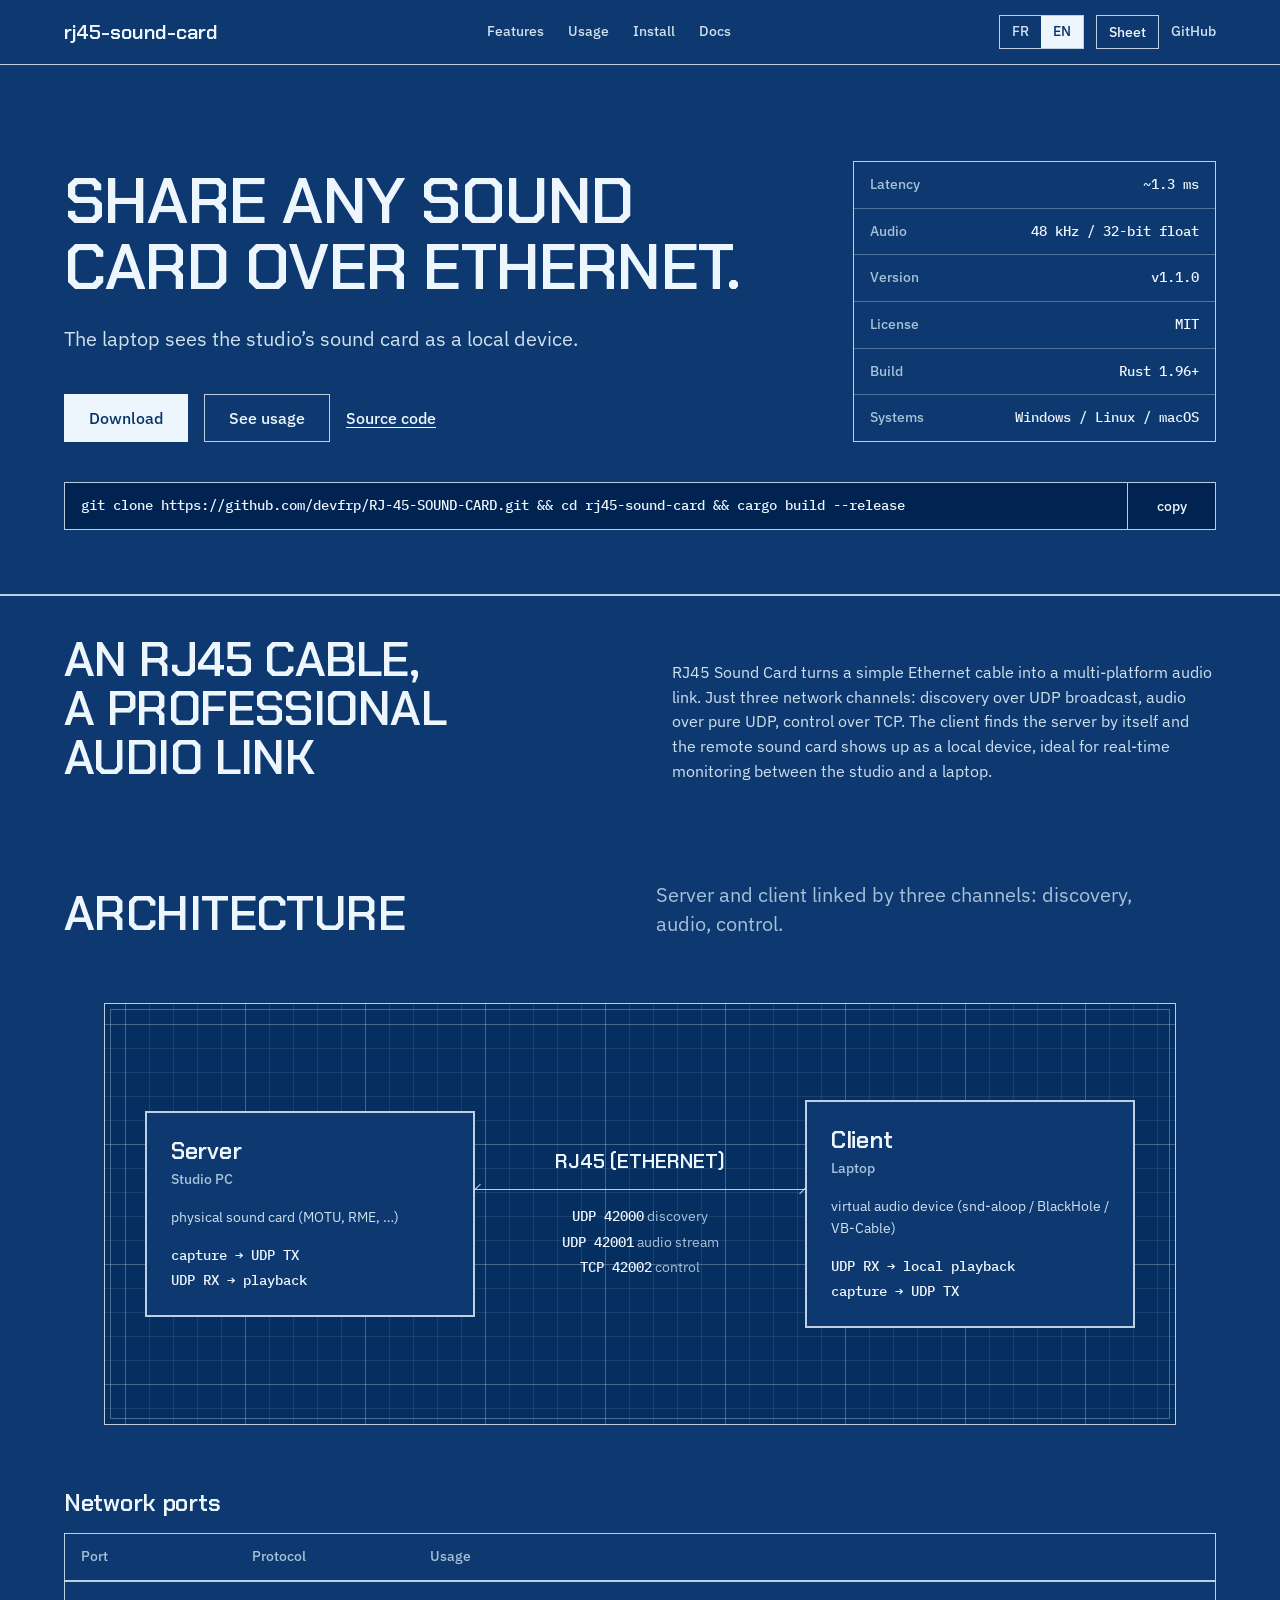
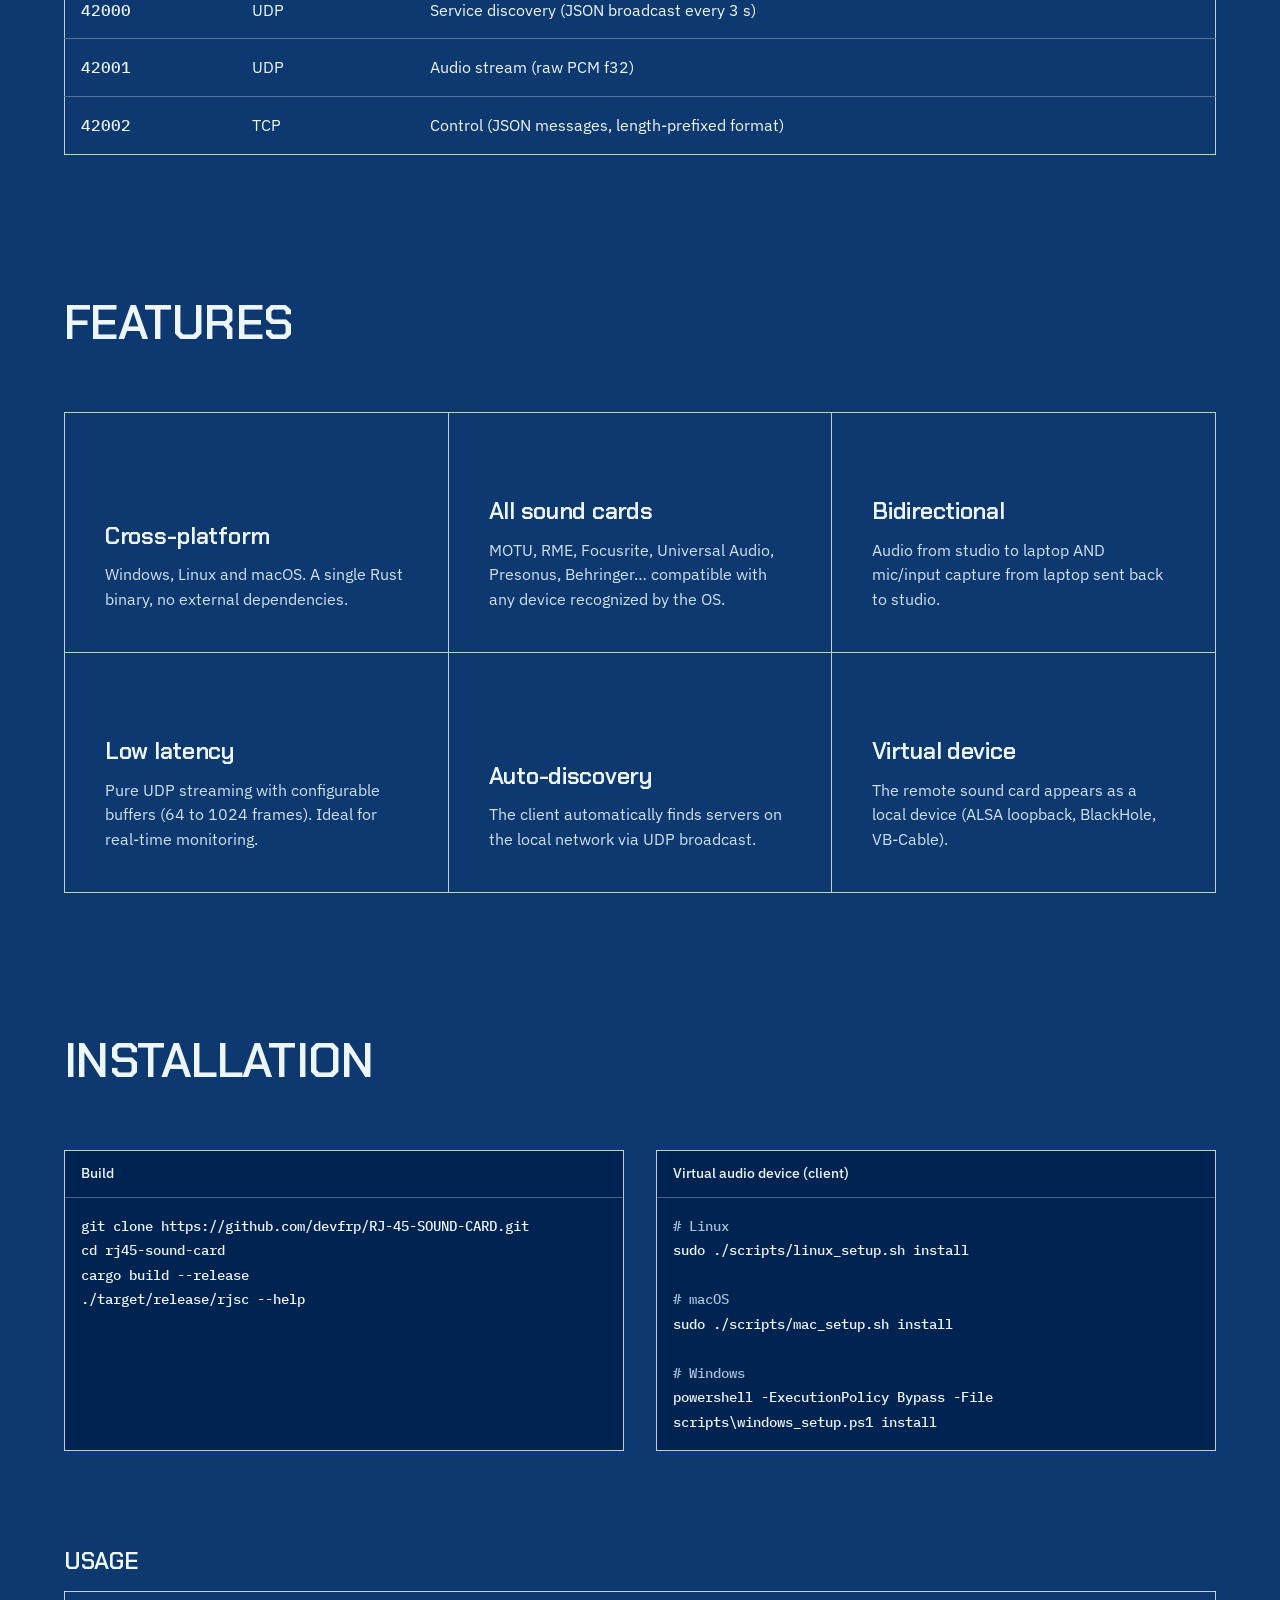
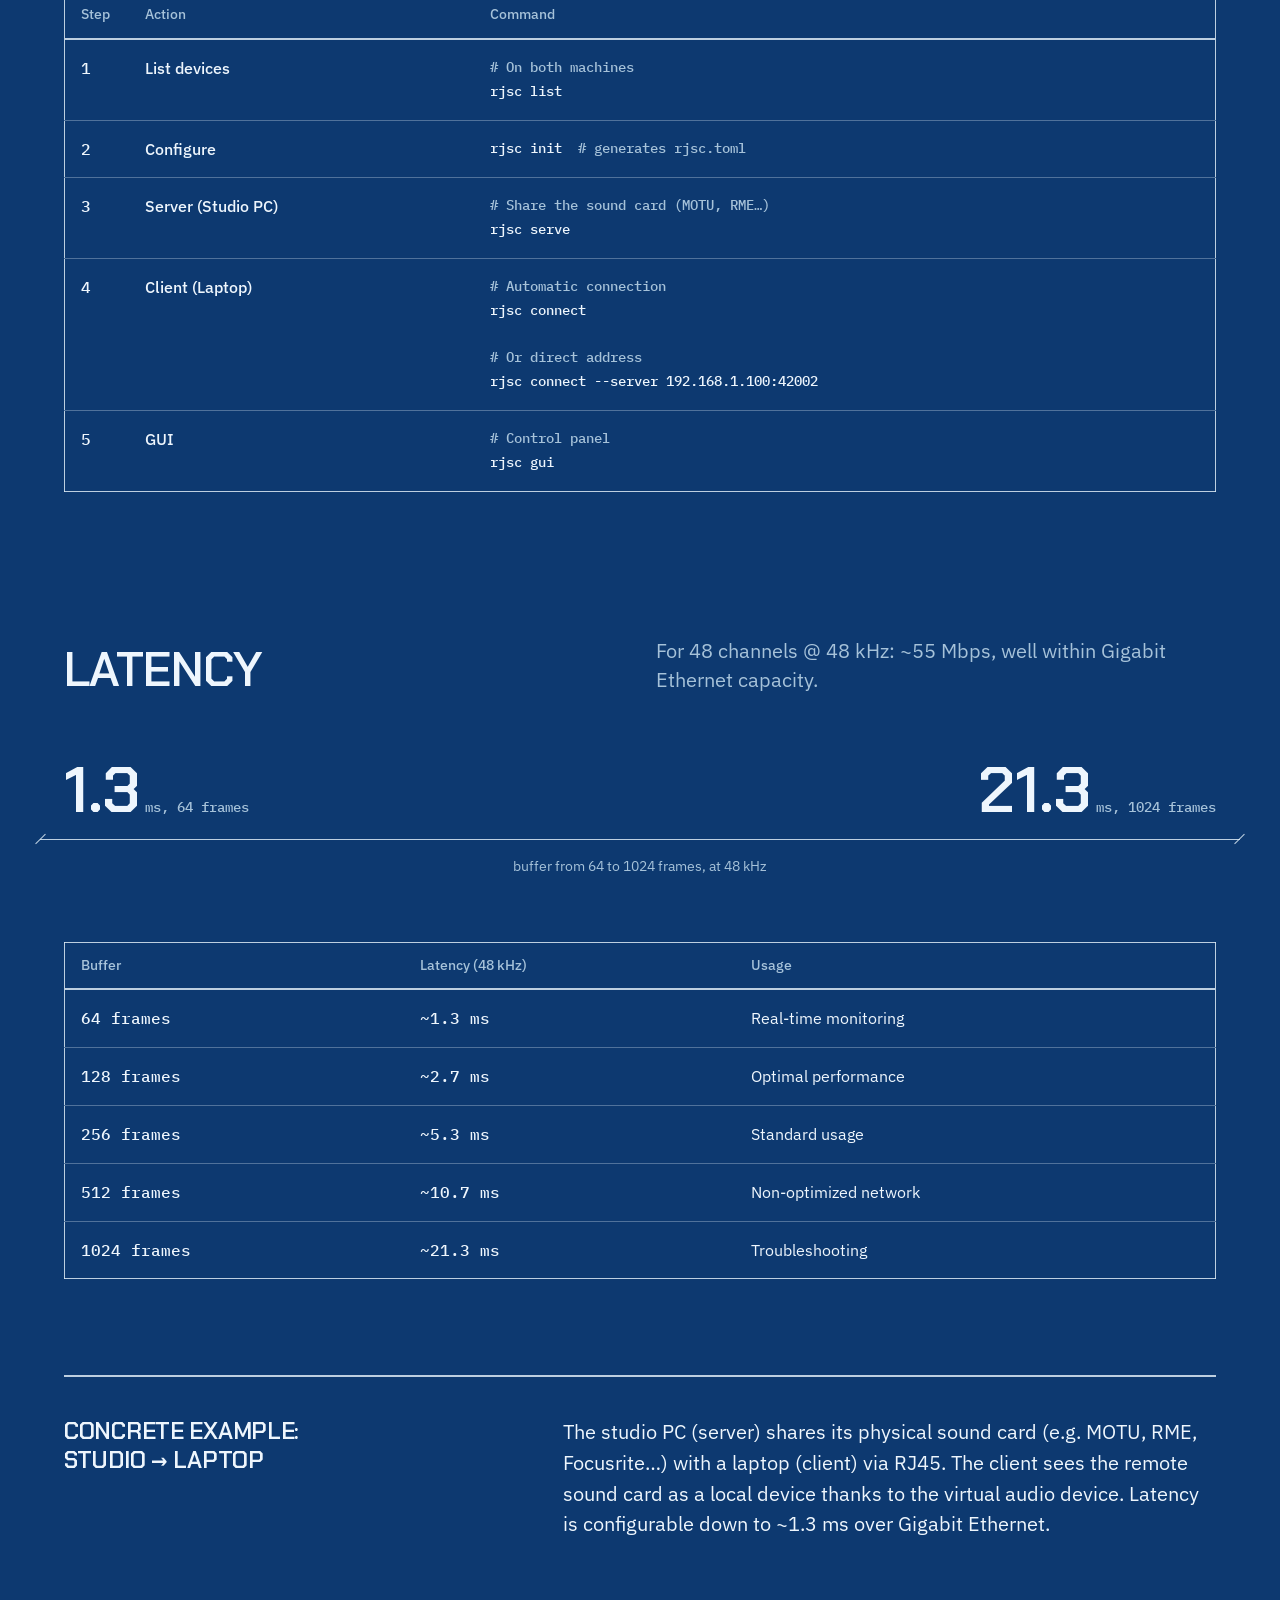
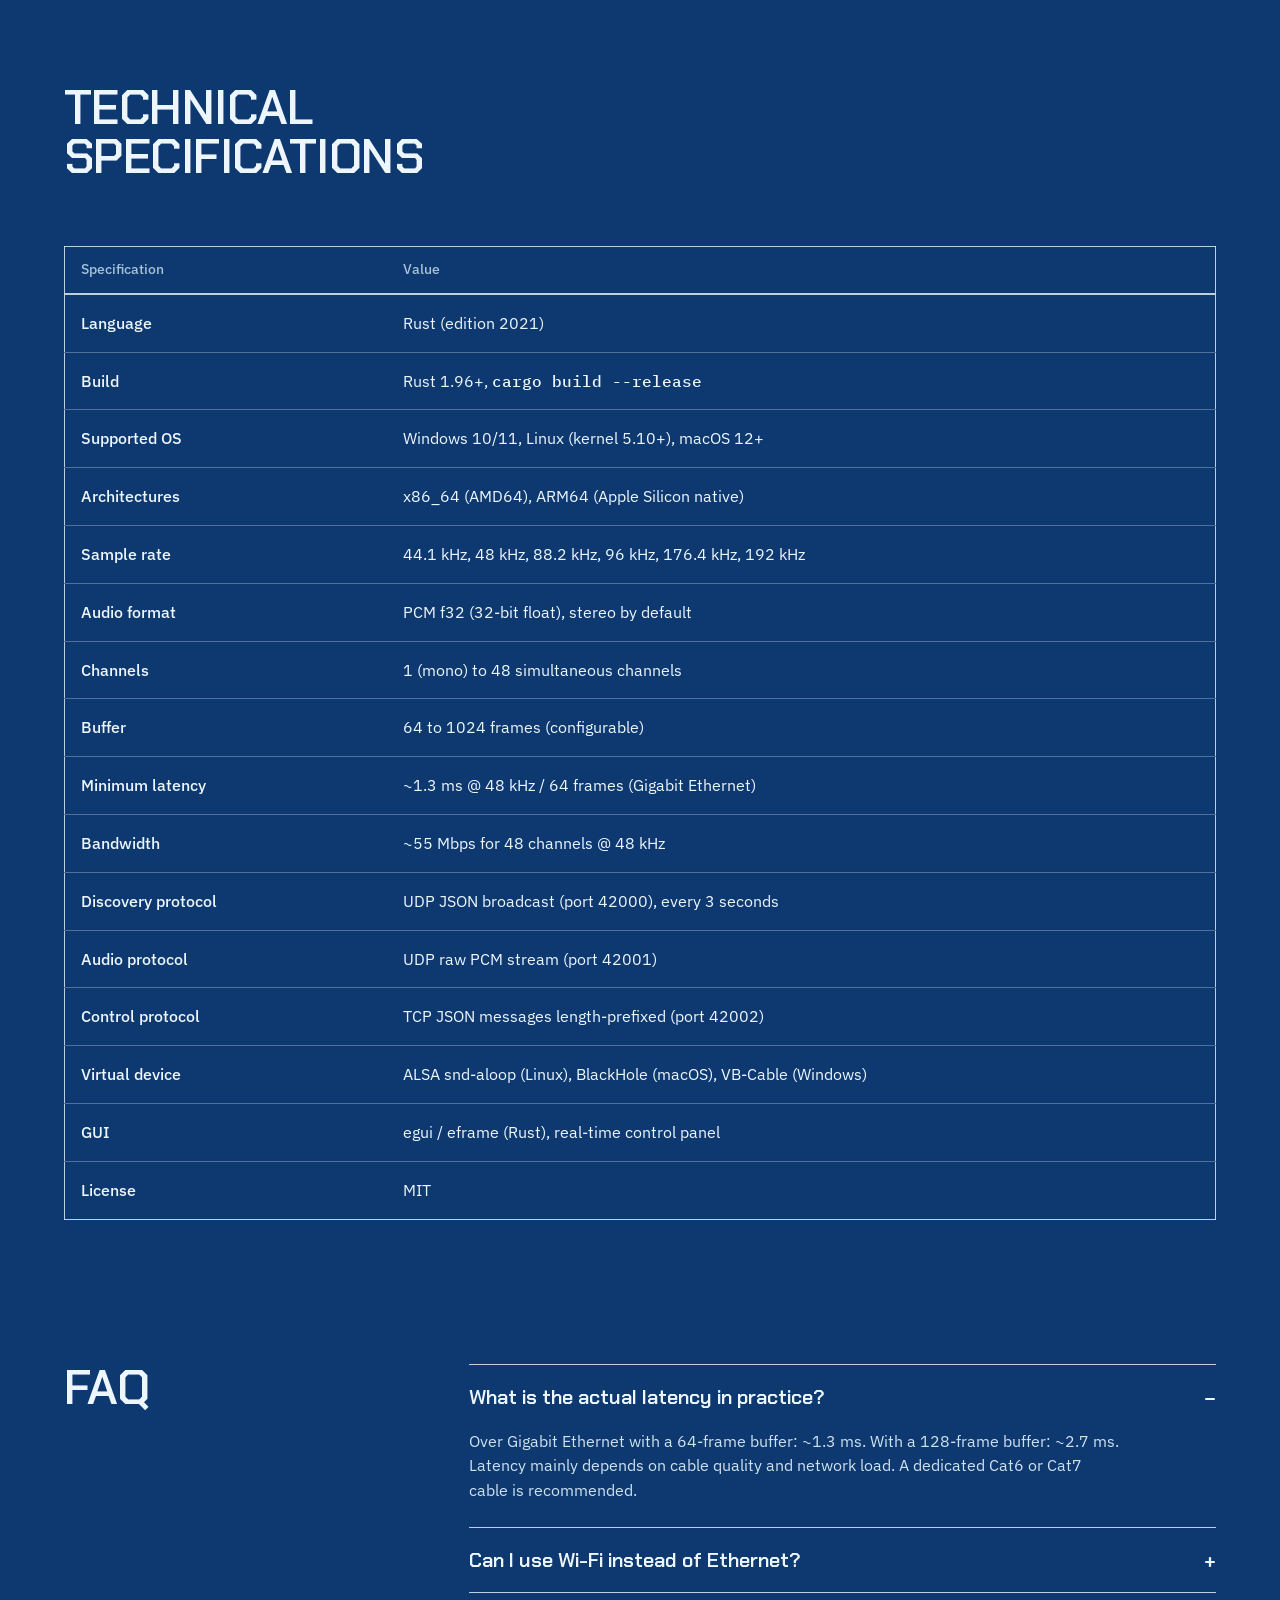
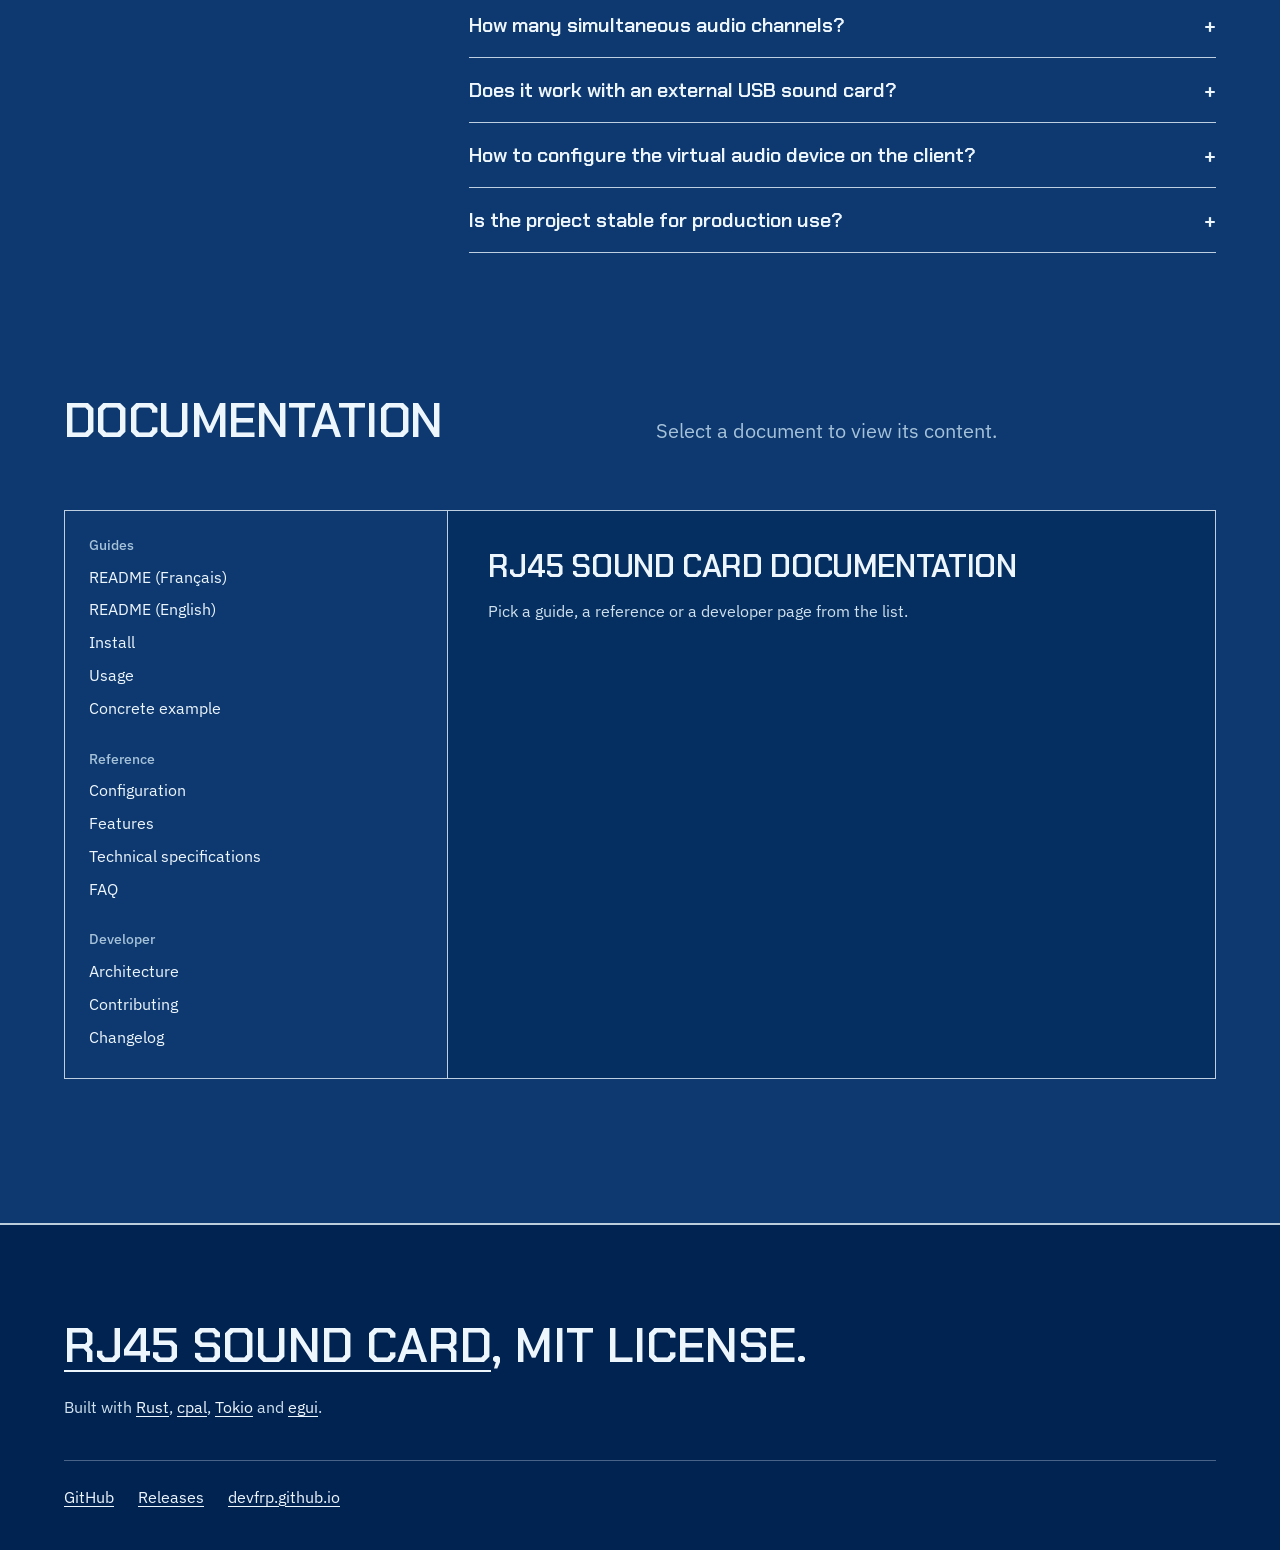
==== commit 29481e11: "Version 1.1.0 : installation multi-plateforme et release automatique - script d'installation curl po" ====
--- a/docs/index.en.html
+++ b/docs/index.en.html
@@ -46,7 +46,7 @@
       <dl class="facts">
         <div><dt>Latency</dt><dd>~1.3 ms</dd></div>
         <div><dt>Audio</dt><dd>48 kHz / 32-bit float</dd></div>
-        <div><dt>Version</dt><dd>v1.0.0</dd></div>
+        <div><dt>Version</dt><dd>v1.1.0</dd></div>
         <div><dt>License</dt><dd>MIT</dd></div>
         <div><dt>Build</dt><dd>Rust 1.96+</dd></div>
         <div><dt>Systems</dt><dd>Windows / Linux / macOS</dd></div>
